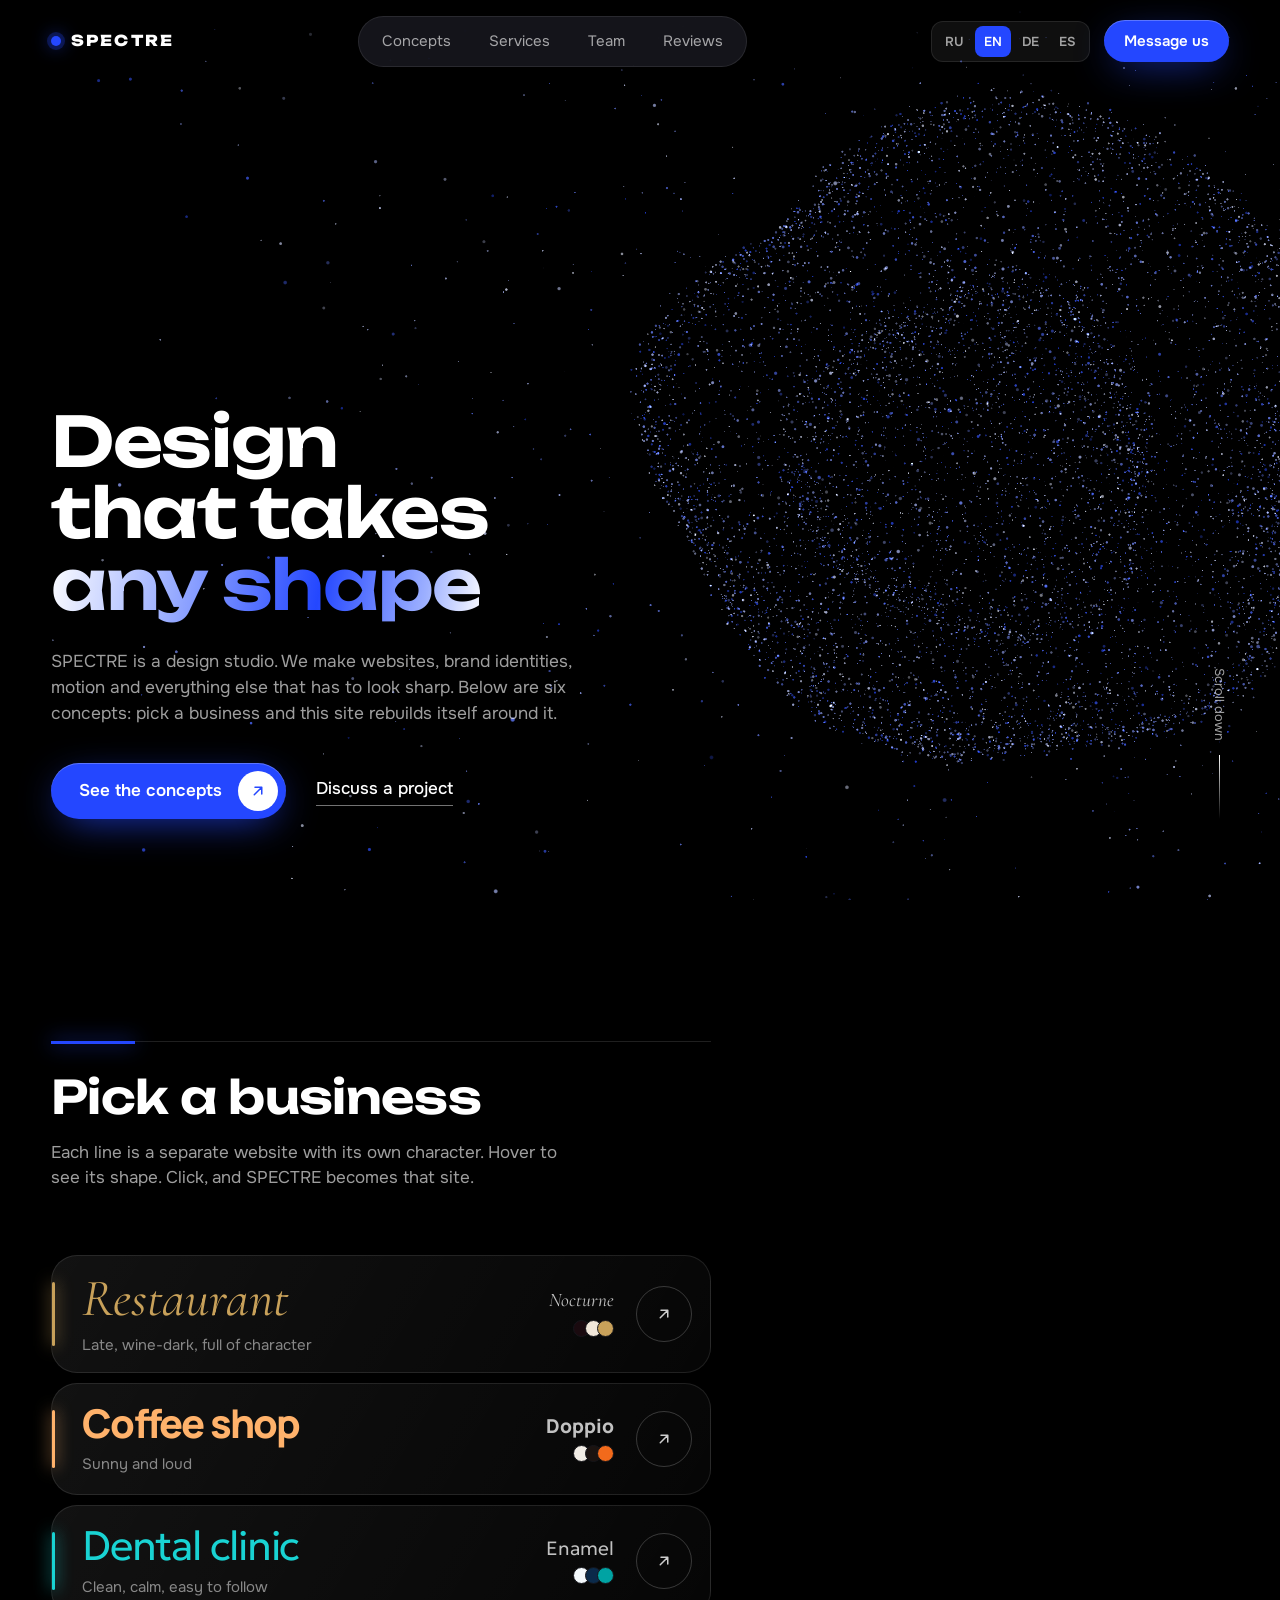
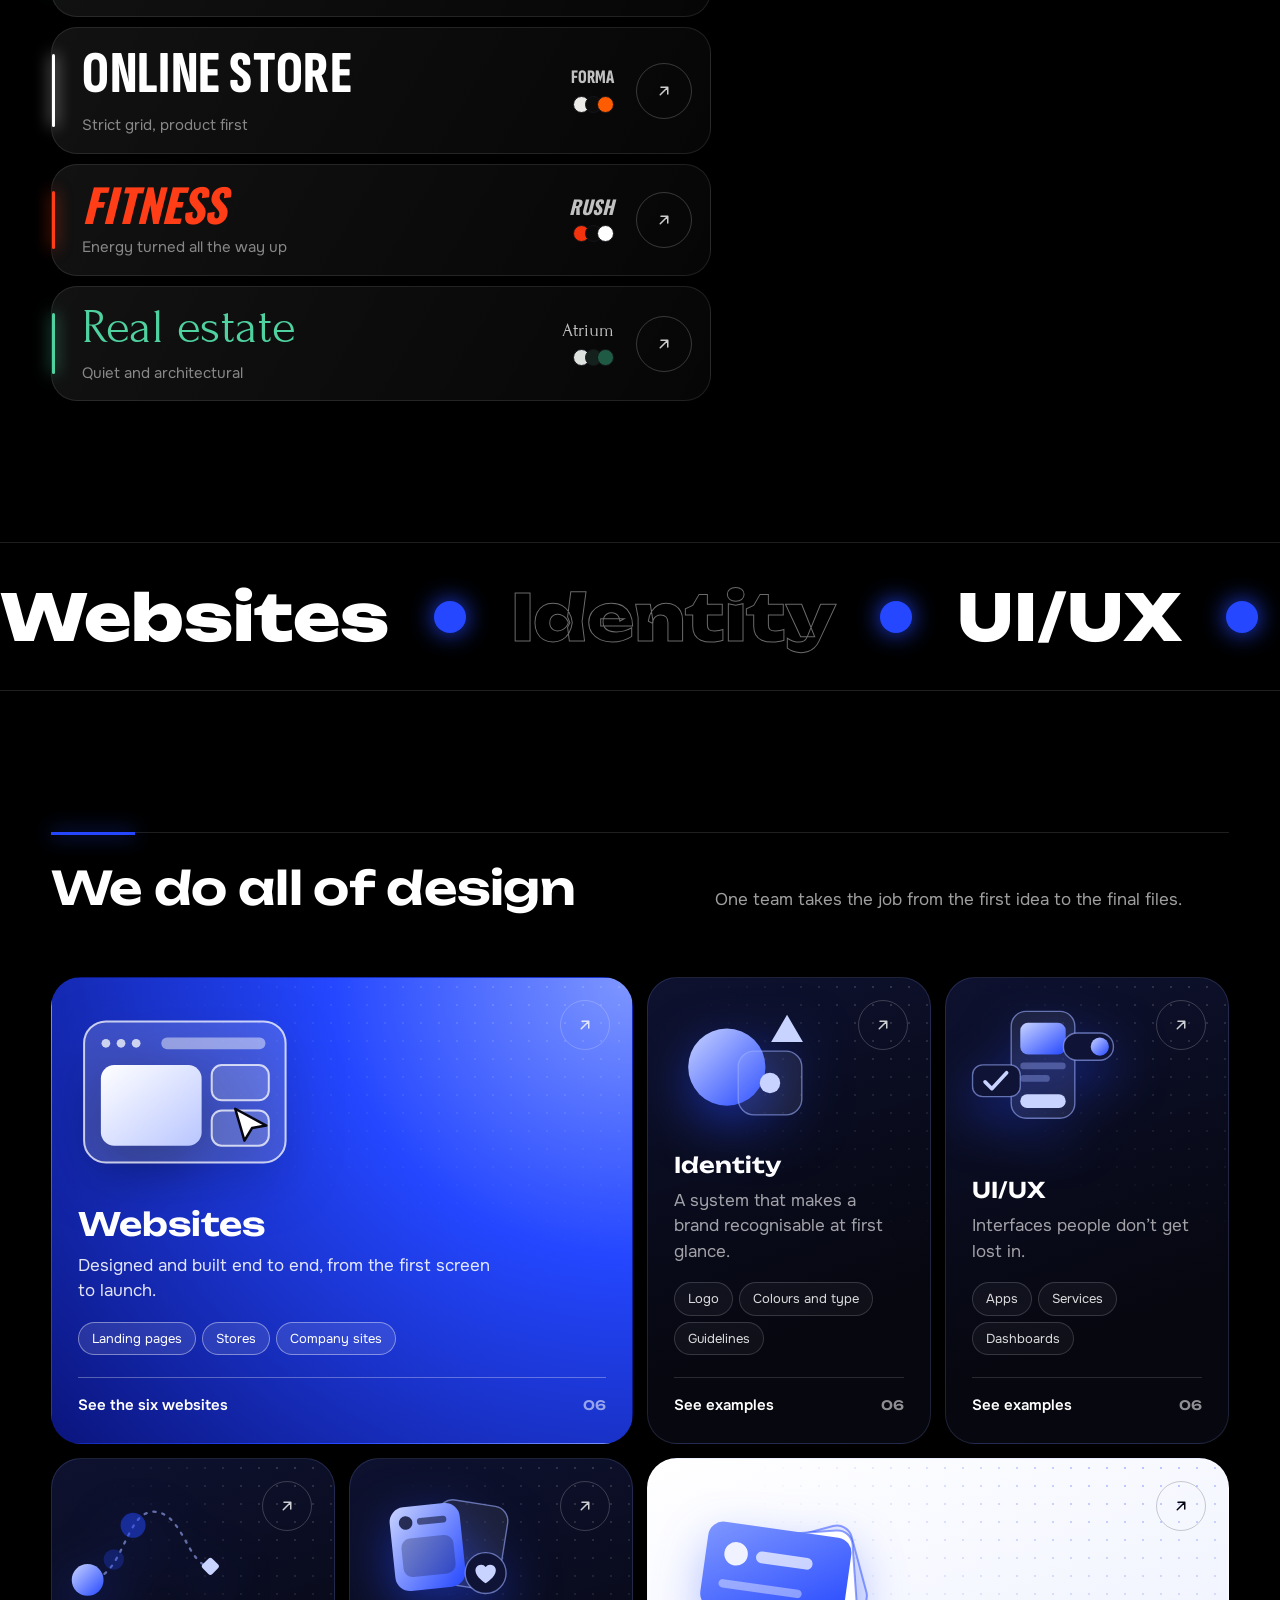
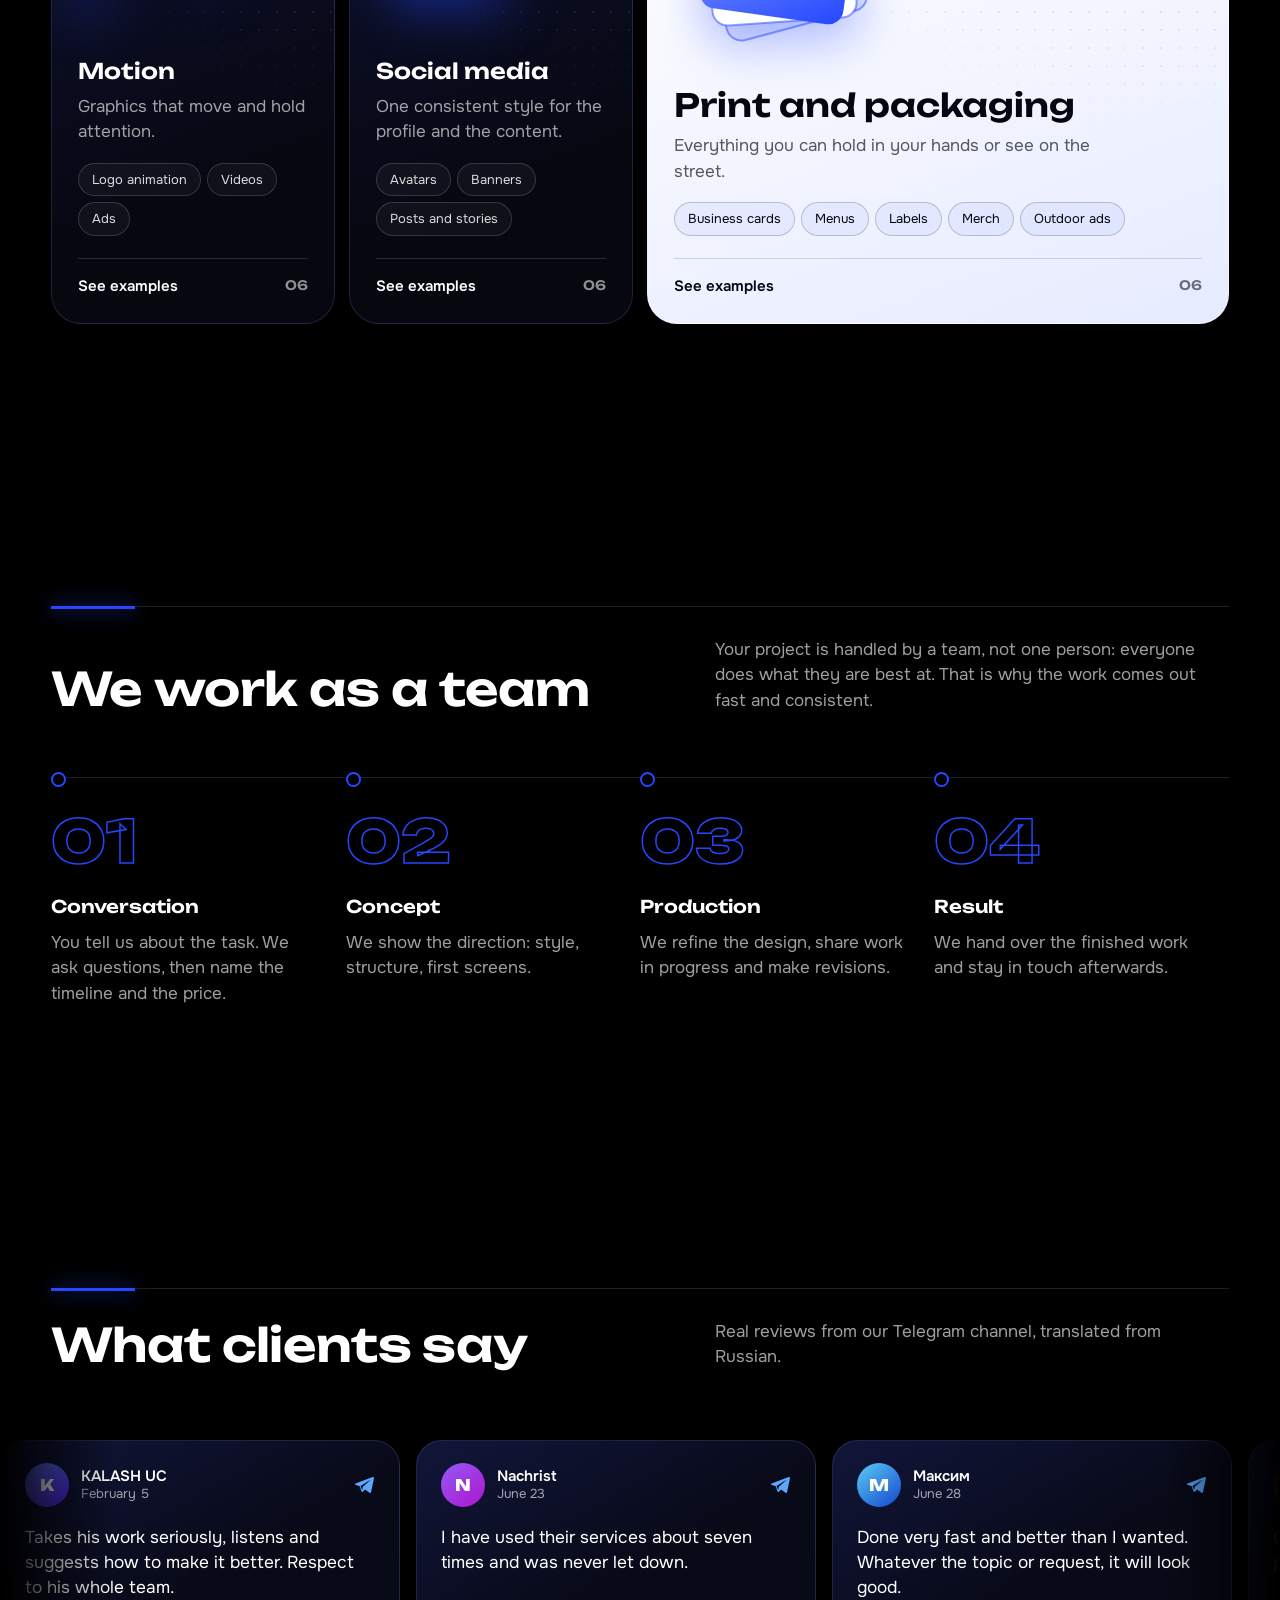
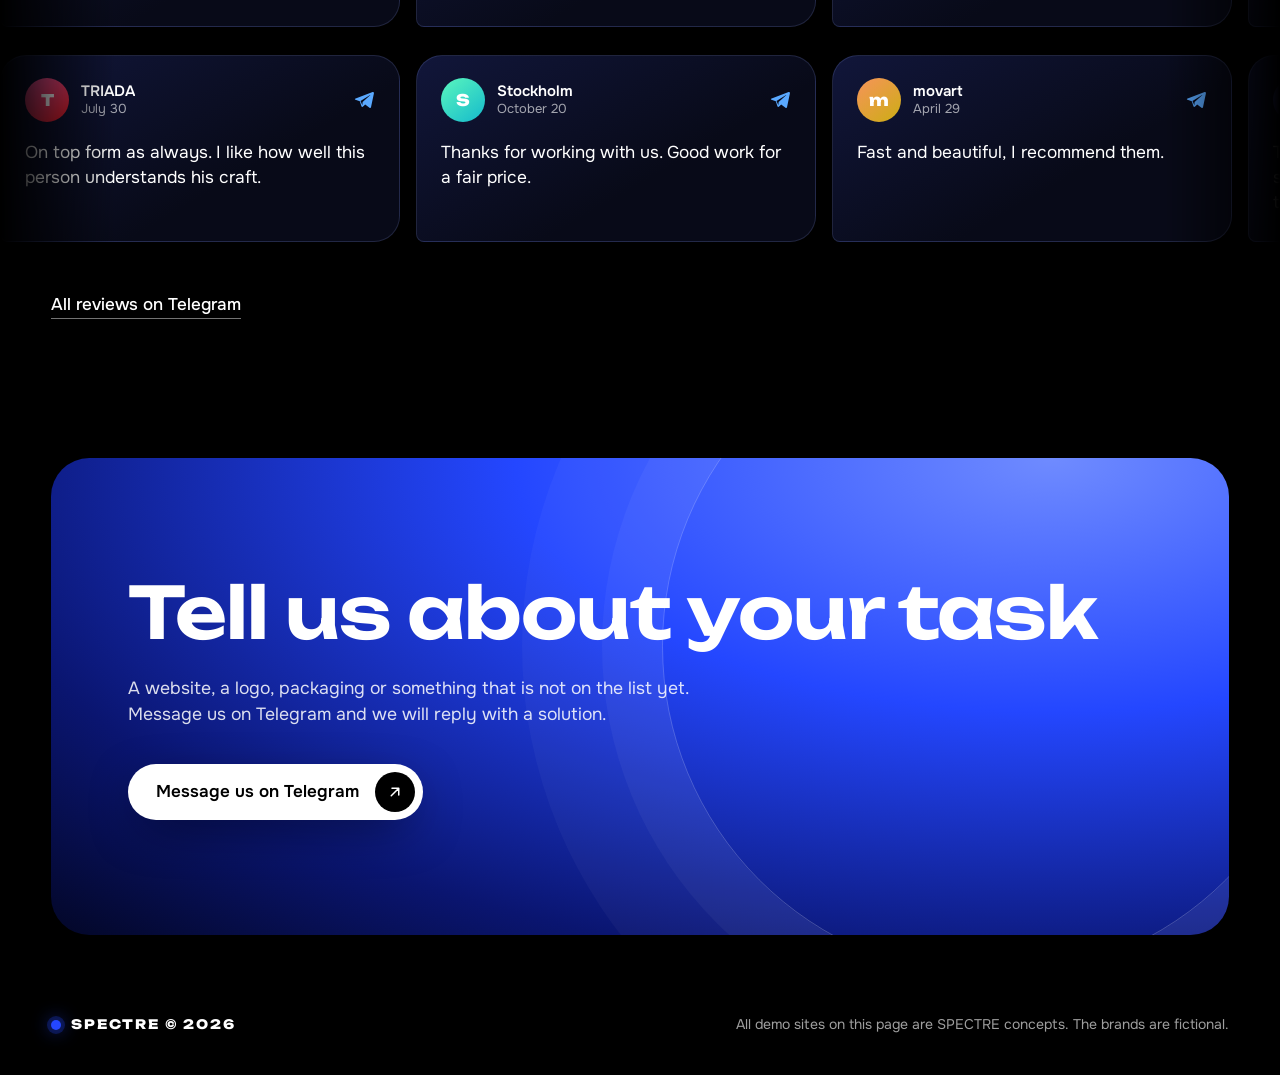
==== index.html @ 67ae776d "Сайт-портфолио дизайн-студии SPECTRE Главная с облаком частиц, шесть демо-сайтов и портфолио по напр" ====
<!doctype html>
<html lang="ru">
<head>
<meta charset="utf-8">
<meta name="viewport" content="width=device-width, initial-scale=1, viewport-fit=cover">
<title>SPECTRE — студия дизайна</title>
<meta name="description" content="SPECTRE — студия дизайна. Сайты, айдентика, моушн и всё, что должно выглядеть сильно. Шесть живых концептов сайтов для разных бизнесов.">
<meta name="theme-color" content="#000000">
<meta property="og:title" content="SPECTRE — студия дизайна">
<meta property="og:description" content="Дизайн, который принимает любую форму.">
<link rel="icon" href="data:image/svg+xml,%3Csvg xmlns='http://www.w3.org/2000/svg' viewBox='0 0 32 32'%3E%3Crect width='32' height='32' fill='%23000'/%3E%3Ccircle cx='16' cy='16' r='8' fill='%232447ff'/%3E%3C/svg%3E">
<link rel="preconnect" href="https://fonts.googleapis.com">
<link rel="preconnect" href="https://fonts.gstatic.com" crossorigin>
<link rel="stylesheet" href="https://fonts.googleapis.com/css2?family=Onest:wght@400;500;600&family=Unbounded:wght@400;600;800&display=swap">
<link rel="stylesheet" href="css/style.css">
<link rel="stylesheet" href="css/demos.css">
<link rel="stylesheet" href="css/works.css">
<link rel="stylesheet" href="css/fx.css">
</head>
<body>
<canvas id="gl" aria-hidden="true"></canvas>
<div id="site"></div>
<div id="demo" hidden></div>
<div id="veil" hidden></div>
<noscript><p style="padding:40px;color:#fff">SPECTRE — студия дизайна. Напишите нам в Telegram: <a href="https://t.me/hovatsavsem" style="color:#9db0ff">@hovatsavsem</a></p></noscript>
<script type="module" src="js/main.js"></script>
</body>
</html>
---- css/style.css ----
:root {
  --blue: #2447ff;
  --ice: #9db0ff;
  --line: rgba(255, 255, 255, .12);
  --mute: rgba(255, 255, 255, .62);
  --pad: clamp(20px, 4vw, 56px);
  --ease: cubic-bezier(.2, .7, .2, 1);
  --fd: 'Unbounded', 'Onest', system-ui, sans-serif;
  --fb: 'Onest', system-ui, -apple-system, 'Segoe UI', sans-serif;
}

* { box-sizing: border-box; margin: 0; }
html { -webkit-text-size-adjust: 100%; scroll-behavior: smooth; scrollbar-width: thin; scrollbar-color: rgba(128, 128, 128, .55) transparent; }
body {
  background: #000; color: #fff;
  font-family: var(--fb); font-size: 17px; line-height: 1.5;
  overflow-x: hidden; -webkit-font-smoothing: antialiased;
  user-select: none; -webkit-user-select: none; -webkit-touch-callout: none;
  -webkit-tap-highlight-color: transparent;
}
a { color: inherit; text-decoration: none; -webkit-user-drag: none; }
ul, ol { list-style: none; padding: 0; }
button { font: inherit; color: inherit; background: none; border: 0; cursor: pointer; }
svg { display: block; }
[hidden] { display: none !important; }
:focus-visible { outline: 2px solid var(--ice); outline-offset: 3px; border-radius: 6px; }

#gl { position: fixed; inset: 0; width: 100%; height: 100%; z-index: 0; pointer-events: none; }
#site, #demo { position: relative; z-index: 1; }
#veil { position: fixed; inset: 0; z-index: 50; will-change: clip-path, opacity; }

/* ---------- курсор ---------- */
.cur { position: fixed; left: 0; top: 0; z-index: 60; pointer-events: none; opacity: 0; mix-blend-mode: difference; transition: opacity .3s; }
.cur.on { opacity: 1; }
.cur span {
  position: absolute; left: -17px; top: -17px; width: 34px; height: 34px; border-radius: 50%;
  border: 1px solid #fff; transition: transform .35s var(--ease), background .3s;
}
.cur.is-link span { transform: scale(1.7); background: rgba(255, 255, 255, .22); }

/* ---------- логотип ---------- */
.logo { display: inline-flex; align-items: center; gap: 10px; font-family: var(--fd); font-weight: 800; letter-spacing: .14em; font-size: 15px; }
.logo::before { content: ''; width: 10px; height: 10px; border-radius: 50%; background: var(--blue); box-shadow: 0 0 0 4px rgba(36, 71, 255, .25), 0 0 18px var(--blue); }

/* ---------- кнопки ---------- */
.btn {
  display: inline-flex; align-items: center; justify-content: space-between; gap: 16px;
  min-height: 56px; padding: 0 8px 0 28px; border-radius: 999px;
  background: var(--blue); color: #fff; font-weight: 600;
  box-shadow: 0 10px 40px -12px rgba(36, 71, 255, .9), inset 0 1px 0 rgba(255, 255, 255, .25);
  transition: background .25s, transform .25s var(--ease), box-shadow .25s;
}
.btn-ico { width: 40px; height: 40px; border-radius: 50%; background: #fff; color: var(--blue); display: grid; place-items: center; flex-shrink: 0; transition: transform .35s var(--ease); }
.btn:hover { background: #3857ff; box-shadow: 0 14px 50px -10px rgba(36, 71, 255, 1), inset 0 1px 0 rgba(255, 255, 255, .3); }
.btn:hover .btn-ico { transform: rotate(45deg); }
.btn:active { transform: scale(.97); }
.btn { transition: background .25s, transform .25s var(--ease), box-shadow .25s, translate .3s var(--ease); }
.btn-sm { min-height: 42px; padding: 0 20px; font-size: 15px; }
.btn-light { background: #fff; color: #000; box-shadow: 0 14px 50px -14px rgba(0, 0, 0, .7); }
.btn-light .btn-ico { background: #000; color: #fff; }
.btn-light:hover { background: #e4e9ff; box-shadow: 0 14px 50px -14px rgba(0, 0, 0, .8); }
.link { position: relative; font-weight: 500; padding-bottom: 4px; }
.link::after { content: ''; position: absolute; left: 0; right: 0; bottom: 0; height: 1px; background: currentColor; opacity: .45; transform-origin: left; transition: transform .4s var(--ease), opacity .3s; }
.link:hover::after { opacity: 1; animation: redraw .6s var(--ease); }
@keyframes redraw { 0% { transform: scaleX(1); transform-origin: right; } 50% { transform: scaleX(0); transform-origin: right; } 51% { transform-origin: left; } 100% { transform: scaleX(1); } }
.actions { display: flex; flex-wrap: wrap; align-items: center; gap: 18px 30px; }

/* ---------- навигация ---------- */
.nav {
  position: fixed; inset: 0 0 auto 0; z-index: 30;
  display: flex; align-items: center; justify-content: space-between; gap: 20px;
  padding: 16px var(--pad);
  background: linear-gradient(#000 0%, rgba(0, 0, 0, .6) 55%, transparent);
}
.nav-links {
  display: flex; gap: 2px; padding: 5px; border-radius: 999px; font-size: 15px;
  background: rgba(255, 255, 255, .06); border: 1px solid rgba(255, 255, 255, .09);
  backdrop-filter: blur(14px); -webkit-backdrop-filter: blur(14px);
}
.nav-links a { padding: 8px 18px; border-radius: 999px; color: var(--mute); transition: color .2s, background .2s; }
.nav-links a:hover { color: #fff; background: rgba(255, 255, 255, .1); }
.nav-side { display: flex; align-items: center; gap: 14px; }
.langs { display: flex; gap: 2px; padding: 4px; border-radius: 12px; font-size: 13px; font-weight: 600; background: rgba(255, 255, 255, .06); border: 1px solid rgba(255, 255, 255, .09); }
.langs button { padding: 6px 9px; border-radius: 8px; color: var(--mute); transition: color .2s, background .2s; }
.langs button:hover { color: #fff; }
.langs button[aria-pressed="true"] { color: #fff; background: var(--blue); }

/* ---------- первый экран ---------- */
.hero {
  position: relative; min-height: 100vh; min-height: 100svh;
  display: flex; flex-direction: column; justify-content: flex-end;
  padding: 120px var(--pad) clamp(48px, 9vh, 96px);
}
.hero > :not(.scroll-cue) { max-width: min(56%, 860px); }
.hero h1 {
  font-family: var(--fd); font-weight: 600;
  font-size: clamp(2.1rem, 5.4vw, 5.4rem); line-height: 1.04; letter-spacing: -.02em;
  text-wrap: balance;
}
.grad {
  background: linear-gradient(100deg, #fff 0%, var(--ice) 28%, var(--blue) 62%, var(--ice) 86%, #fff 100%);
  background-size: 220% 100%; -webkit-background-clip: text; background-clip: text; color: transparent;
  animation: sheen 9s ease-in-out infinite alternate;
  padding-bottom: .12em;
}
@keyframes sheen { to { background-position: 100% 0; } }
.lead { margin: 28px 0 36px; font-size: clamp(1rem, 1.35vw, 1.25rem); color: var(--mute); max-width: 52ch !important; }
.ready .hero h1 { animation: rise .9s var(--ease) both; }
.ready .hero .lead, .ready .hero .actions { animation: rise .9s .15s var(--ease) both; }
@keyframes rise { from { opacity: 0; transform: translateY(28px); } }
.scroll-cue { position: absolute; right: var(--pad); bottom: clamp(48px, 9vh, 96px); display: flex; align-items: center; gap: 14px; font-size: 13px; color: var(--mute); writing-mode: vertical-rl; }
.scroll-cue::after { content: ''; width: 1px; height: 64px; background: linear-gradient(#fff, transparent); animation: cue 2.2s ease-in-out infinite; transform-origin: top; }
@keyframes cue { 0% { transform: scaleY(0); } 50% { transform: scaleY(1); transform-origin: top; } 51% { transform-origin: bottom; } 100% { transform: scaleY(0); transform-origin: bottom; } }
.no-gl .hero { background: radial-gradient(60vw 60vw at 78% 40%, rgba(36, 71, 255, .55), transparent 65%); }

/* ---------- секции ---------- */
main > section:not(.hero) { padding: clamp(72px, 11vw, 160px) var(--pad); }
.sec-head {
  position: relative; display: grid; grid-template-columns: minmax(0, 1.2fr) minmax(0, 1fr); gap: 24px 48px; align-items: end;
  padding-top: 30px; border-top: 1px solid var(--line); margin-bottom: clamp(36px, 5vw, 64px);
}
.sec-head::before { content: ''; position: absolute; left: 0; top: -1px; width: 84px; height: 3px; background: var(--blue); box-shadow: 0 0 20px var(--blue); }
.sec-head h2, .end h2 { font-family: var(--fd); font-weight: 600; font-size: clamp(1.7rem, 3.6vw, 3.4rem); line-height: 1.08; letter-spacing: -.015em; text-wrap: balance; }
.sec-head p { color: var(--mute); max-width: 46ch; }

/* ---------- концепты ---------- */
.concepts .sec-head { display: block; max-width: min(56%, 880px); }
.concepts .sec-head p { margin-top: 18px; }
.c-list { display: grid; gap: 10px; max-width: min(56%, 880px); }
.c-row {
  position: relative; display: grid; grid-template-columns: minmax(0, 1fr) auto auto; align-items: center; gap: 22px;
  min-height: 112px; padding: 16px 18px 16px 30px; border-radius: 26px;
  background: linear-gradient(120deg, rgba(255, 255, 255, .07), rgba(255, 255, 255, .025)); border: 1px solid rgba(255, 255, 255, .1);
  transition: background .45s var(--ease), color .4s, border-color .4s, opacity .3s, box-shadow .45s;
}
.c-row::before { content: ''; position: absolute; left: 0; top: 26px; bottom: 26px; width: 3px; border-radius: 3px; background: var(--c); box-shadow: 0 0 16px var(--c); transition: opacity .3s; }
.c-row::after { content: ''; position: absolute; inset: 0; border-radius: inherit; background: var(--bg); opacity: 0; z-index: -1; clip-path: circle(0% at 0% 50%); transition: clip-path .7s var(--ease), opacity .25s; }
.c-row { isolation: isolate; }
.c-type {
  display: block; color: var(--c);
  font-family: var(--f); font-weight: var(--fw, 600); font-style: var(--fi, normal);
  letter-spacing: var(--ls, 0); text-transform: var(--tt, none);
  font-size: calc(clamp(1.6rem, 3.1vw, 3rem) * var(--k, 1)); line-height: 1.02;
  transition: color .4s, transform .5s var(--ease);
}
.c-style { display: block; padding-top: 9px; font-size: 15px; opacity: .5; transition: opacity .4s, transform .5s var(--ease); }
.c-side { display: flex; flex-direction: column; align-items: flex-end; gap: 9px; }
.c-brand { font-family: var(--f); font-weight: var(--fw, 600); font-style: var(--fi, normal); text-transform: var(--tt, none); font-size: 1.2rem; line-height: 1; color: rgba(255, 255, 255, .75); transition: color .4s; }
.c-sw { display: flex; }
.c-sw i { width: 17px; height: 17px; border-radius: 50%; margin-left: -5px; border: 1.5px solid #15151a; transition: border-color .4s, margin .5s var(--ease); }
.c-sw i:nth-child(1) { background: var(--bg); }
.c-sw i:nth-child(2) { background: var(--ink); }
.c-sw i:nth-child(3) { background: var(--acc); }
.c-go { width: 56px; height: 56px; border-radius: 50%; border: 1px solid rgba(255, 255, 255, .2); display: grid; place-items: center; color: rgba(255, 255, 255, .8); transition: background .4s, color .4s, border-color .4s, transform .5s var(--ease), translate .3s var(--ease), box-shadow .4s; }

.c-row.is-on { color: var(--ink); border-color: transparent; box-shadow: 0 24px 70px -30px var(--c); }
.c-row.is-on::after { opacity: 1; clip-path: circle(150% at 0% 50%); }
.c-row.is-on::before { opacity: 0; }
.c-row.is-on .c-type, .c-row.is-on .c-brand { color: var(--ink); }
.c-row.is-on .c-type, .c-row.is-on .c-style { transform: translateX(8px); }
.c-row.is-on .c-style { opacity: .85; }
.c-row.is-on .c-sw i { border-color: var(--bg); margin-left: 3px; box-shadow: 0 0 0 1px color-mix(in srgb, var(--ink) 30%, transparent); }
.c-row.is-on .c-go { background: var(--acc); color: var(--bg); border-color: transparent; transform: rotate(45deg) scale(1.06); box-shadow: 0 10px 30px -10px rgba(0, 0, 0, .5); }
.c-list:has(.is-on) .c-row:not(.is-on) { opacity: .45; }

/* ---------- бегущая строка ---------- */
.ticker { overflow: hidden; padding: clamp(18px, 3vw, 40px) 0; border-block: 1px solid var(--line); }
.ticker-in { display: flex; align-items: center; width: max-content; animation: tick 38s linear infinite; }
.ticker-in span { font-family: var(--fd); font-weight: 800; font-size: clamp(1.8rem, 5vw, 4.4rem); line-height: 1.1; white-space: nowrap; color: transparent; -webkit-text-stroke: 1px rgba(255, 255, 255, .42); }
.ticker-in span.fill { color: #fff; -webkit-text-stroke: 0; }
.ticker-in b { margin: 0 .7em; width: .5em; height: .5em; font-size: clamp(1.8rem, 5vw, 4.4rem); border-radius: 50%; background: var(--blue); box-shadow: 0 0 24px var(--blue); flex-shrink: 0; }
@keyframes tick { to { transform: translateX(-50%); } }

/* ---------- услуги ---------- */
.s-grid { display: grid; grid-template-columns: repeat(4, minmax(0, 1fr)); gap: 14px; }
.s-card {
  --spot: rgba(36, 71, 255, .4); --i1: #c9d3ff; --i2: #2447ff; --i3: rgba(255, 255, 255, .07); --i4: rgba(157, 176, 255, .6); --i5: #0f1436;
  position: relative; overflow: hidden; isolation: isolate;
  display: flex; flex-direction: column; min-height: 420px; padding: 26px;
  border-radius: 30px; background: linear-gradient(160deg, #0e1230, #06070f 72%); border: 1px solid rgba(157, 176, 255, .16);
  transition: border-color .3s, box-shadow .5s, transform .6s var(--ease);
}
.s-card::before {
  content: ''; position: absolute; inset: 0; z-index: -1; opacity: 0; transition: opacity .35s;
  background: radial-gradient(420px circle at var(--mx, 50%) var(--my, 50%), var(--spot), transparent 65%);
}
.s-card::after {
  content: ''; position: absolute; inset: 0; z-index: -1; pointer-events: none;
  background-image: radial-gradient(rgba(255, 255, 255, .16) 1px, transparent 1.4px); background-size: 18px 18px;
  -webkit-mask-image: radial-gradient(70% 60% at 85% 0%, #000, transparent); mask-image: radial-gradient(70% 60% at 85% 0%, #000, transparent);
}
.s-card:hover { border-color: rgba(157, 176, 255, .55); box-shadow: 0 34px 90px -34px rgba(36, 71, 255, .85); }
.s-card:hover::before { opacity: 1; }
.s-art { width: clamp(150px, 64%, 220px); margin: 4px 0 auto -4px; filter: drop-shadow(0 18px 26px rgba(36, 71, 255, .55)); animation: floaty 6s ease-in-out infinite; animation-delay: calc(var(--i, 0) * -1.1s); }
.s-art svg { width: 100%; height: auto; overflow: visible; }
.s-art .gl { fill: var(--i3); stroke: var(--i4); stroke-width: 1.2; }
.s-art .gl2 { fill: var(--i5); stroke: var(--i4); stroke-width: 1.2; }
.s-art .ln { fill: var(--i4); opacity: .6; }
.s-art .dot { fill: var(--i4); }
.s-art .a1, .s-art .a2, .s-art .a3, .s-art .a4 { transform-box: fill-box; transform-origin: center; transition: transform .7s var(--ease); }
.s-card:hover .a1 { transform: translate(-3px, -4px) scale(1.05); }
.s-card:hover .a2 { transform: translate(7px, 3px) rotate(8deg); }
.s-card:hover .a3 { transform: translate(4px, -7px) rotate(-10deg); }
.s-card:hover .a4 { transform: translate(-16px, -14px); }
@keyframes floaty { 50% { transform: translateY(-8px); } }
.s-go { position: absolute; right: 22px; top: 22px; width: 50px; height: 50px; border-radius: 50%; display: grid; place-items: center; border: 1px solid rgba(255, 255, 255, .2); color: rgba(255, 255, 255, .8); transition: background .35s, color .35s, border-color .35s, transform .5s var(--ease), translate .3s var(--ease); }
.s-card:hover .s-go { background: #fff; color: var(--blue); border-color: transparent; transform: rotate(45deg); }
.s-card h3 { font-family: var(--fd); font-weight: 600; font-size: 1.35rem; line-height: 1.15; margin: 30px 0 10px; }
.s-card p { color: var(--mute); max-width: 38ch; }
.s-tags { display: flex; flex-wrap: wrap; gap: 6px; margin-top: 18px; }
.s-tags li { padding: 6px 13px; border-radius: 999px; font-size: 13px; border: 1px solid rgba(255, 255, 255, .16); color: rgba(255, 255, 255, .85); background: rgba(255, 255, 255, .04); }
.s-more { display: flex; align-items: center; justify-content: space-between; margin-top: 22px; padding-top: 16px; border-top: 1px solid rgba(255, 255, 255, .14); font-weight: 600; font-size: 15px; }
.s-more span { position: relative; }
.s-more span::after { content: ''; position: absolute; left: 0; right: 0; bottom: -3px; height: 1px; background: currentColor; transform: scaleX(0); transform-origin: left; transition: transform .5s var(--ease); }
.s-card:hover .s-more span::after { transform: scaleX(1); }
.s-more em { font-family: var(--fd); font-style: normal; font-size: 13px; opacity: .55; }
.s-wide { grid-column: span 2; }
.s-wide h3 { font-size: clamp(1.6rem, 2.5vw, 2.3rem); }
.s-wide .s-art { width: clamp(170px, 42%, 260px); }
.s-blue { --spot: rgba(255, 255, 255, .28); --i1: #ffffff; --i2: #b9c6ff; --i3: rgba(255, 255, 255, .16); --i4: rgba(255, 255, 255, .75); --i5: #2447ff; background: radial-gradient(130% 150% at 100% 0%, #7f97ff 0%, var(--blue) 40%, #0b1680 100%); border-color: transparent; }
.s-blue p { color: rgba(255, 255, 255, .88); }
.s-blue .s-art { filter: drop-shadow(0 18px 26px rgba(3, 7, 41, .55)); }
.s-blue .s-tags li { border-color: rgba(255, 255, 255, .4); color: #fff; background: rgba(255, 255, 255, .1); }
.s-blue .s-more { border-color: rgba(255, 255, 255, .3); }
.s-white { --spot: rgba(36, 71, 255, .22); --i1: #7f97ff; --i2: #2447ff; --i3: rgba(36, 71, 255, .08); --i4: rgba(36, 71, 255, .5); --i5: #ffffff; background: linear-gradient(160deg, #fff, #e6ebff); color: #05060f; border-color: transparent; }
.s-white::after { background-image: radial-gradient(rgba(36, 71, 255, .3) 1px, transparent 1.4px); }
.s-white p { color: rgba(5, 6, 15, .66); }
.s-white .s-art { filter: drop-shadow(0 18px 24px rgba(36, 71, 255, .35)); }
.s-white .s-tags li { border-color: rgba(5, 6, 15, .2); color: #05060f; background: rgba(36, 71, 255, .05); }
.s-white .s-go { border-color: rgba(5, 6, 15, .2); color: #05060f; }
.s-white:hover .s-go { background: var(--blue); color: #fff; }
.s-white .s-more { border-color: rgba(5, 6, 15, .14); }

/* ---------- команда ---------- */
.steps { display: grid; grid-template-columns: repeat(4, minmax(0, 1fr)); gap: 0; counter-reset: step; }
.steps li { position: relative; counter-increment: step; padding: 34px 28px 0 0; border-top: 1px solid var(--line); }
.steps li::after { content: ''; position: absolute; left: 0; top: -6px; width: 11px; height: 11px; border-radius: 50%; background: #000; border: 2px solid var(--blue); transition: background .3s, box-shadow .3s; }
.steps li:hover::after { background: var(--blue); box-shadow: 0 0 18px var(--blue); }
.steps li::before {
  content: '0' counter(step); display: block; margin-bottom: 22px;
  font-family: var(--fd); font-weight: 800; font-size: clamp(2.6rem, 4.6vw, 4.4rem); line-height: 1;
  color: transparent; -webkit-text-stroke: 1.5px var(--blue); transition: color .35s;
}
.steps li:hover::before { color: var(--blue); }
.steps h3 { font-family: var(--fd); font-weight: 600; font-size: 1.1rem; margin-bottom: 10px; }
.steps p { color: var(--mute); max-width: 30ch; }

/* ---------- отзывы: две ленты едут навстречу друг другу ---------- */
.r-wall { display: grid; gap: 16px; margin: 0 calc(var(--pad) * -1) 44px; }
.r-line { overflow: hidden; -webkit-mask-image: linear-gradient(90deg, transparent, #000 9%, #000 91%, transparent); mask-image: linear-gradient(90deg, transparent, #000 9%, #000 91%, transparent); }
.r-run { display: flex; gap: 16px; width: max-content; padding: 6px 0; animation: tick 64s linear infinite; }
.r-line.rev .r-run { animation-direction: reverse; animation-duration: 72s; }
.r-wall:hover .r-run { animation-play-state: paused; }
.r-card {
  position: relative; flex: 0 0 min(400px, 80vw); margin: 0 16px 0 0;
  display: flex; flex-direction: column; gap: 18px; padding: 22px 24px 26px;
  border-radius: 26px 26px 26px 8px; border: 1px solid rgba(157, 176, 255, .16);
  background: linear-gradient(150deg, #11163a, #080a18 62%);
  transition: border-color .3s, transform .45s var(--ease), box-shadow .45s;
}
.r-run { gap: 0; }
.r-card:hover { border-color: rgba(157, 176, 255, .6); transform: translateY(-5px); box-shadow: 0 24px 60px -28px rgba(36, 71, 255, .9); }
.r-card figcaption { display: flex; align-items: center; gap: 12px; }
.r-card figcaption div { display: flex; flex-direction: column; line-height: 1.25; min-width: 0; }
.r-card figcaption b { font-weight: 600; font-size: 15px; white-space: nowrap; overflow: hidden; text-overflow: ellipsis; }
.r-card figcaption div span { font-size: 13px; color: var(--mute); }
.r-av { width: 44px; height: 44px; flex-shrink: 0; border-radius: 50%; display: grid; place-items: center; font-family: var(--fd); font-weight: 800; font-size: 16px; color: #fff; background: linear-gradient(140deg, hsl(var(--h) 90% 66%), hsl(calc(var(--h) + 28) 82% 44%)); }
.r-tg { width: 22px; height: 22px; margin-left: auto; flex-shrink: 0; color: #5aa9ff; }
.r-card blockquote { font-size: 1.08rem; line-height: 1.45; }

/* ---------- финал ---------- */
main > section.end, .w .end {
  position: relative; overflow: hidden;
  margin: 0 var(--pad) var(--pad); border-radius: clamp(24px, 3vw, 44px);
  padding: clamp(56px, 9vw, 130px) clamp(24px, 6vw, 96px);
  background: radial-gradient(120% 140% at 85% 0%, #6f8bff 0%, var(--blue) 38%, #0a1570 78%, #030729 100%);
}
.end::after { content: ''; position: absolute; right: -8%; top: -30%; width: 56%; aspect-ratio: 1; border-radius: 50%; border: 1px solid rgba(255, 255, 255, .22); box-shadow: 0 0 0 60px rgba(255, 255, 255, .04), 0 0 0 140px rgba(255, 255, 255, .03); pointer-events: none; }
.end > * { position: relative; z-index: 1; }
.end h2 { font-size: clamp(2rem, 5.6vw, 5.2rem); }
.end p { margin: 24px 0 36px; max-width: 48ch; font-size: 1.1rem; color: rgba(255, 255, 255, .85); }

.foot { display: flex; flex-wrap: wrap; justify-content: space-between; align-items: center; gap: 10px 30px; padding: 28px var(--pad) 40px; font-size: 14px; color: var(--mute); }
.foot .logo { color: #fff; font-size: 13px; }

/* ---------- адаптив ---------- */
@media (max-width: 1100px) {
  .nav-links { display: none; }
  .s-grid { grid-template-columns: repeat(2, minmax(0, 1fr)); }
  .steps { grid-template-columns: repeat(2, minmax(0, 1fr)); row-gap: 44px; }
}
@media (max-width: 860px) {
  body { font-size: 16px; }
  .hero > :not(.scroll-cue), .concepts .sec-head, .c-list { max-width: none; }
  .hero h1 { font-size: clamp(1.9rem, 8.4vw, 3.4rem); }
  .hero { padding-bottom: 44px; }
  .scroll-cue { display: none; }
  .nav { padding: 12px var(--pad); }
  .nav .btn { display: none; }
  .sec-head { grid-template-columns: 1fr; }
  .c-row { grid-template-columns: minmax(0, 1fr) auto; min-height: 92px; padding: 14px 14px 14px 22px; border-radius: 20px; gap: 12px; background: linear-gradient(120deg, rgba(22, 22, 28, .72), rgba(8, 8, 12, .72)); }
  .c-side { display: none; }
  .c-go { width: 44px; height: 44px; }
  .c-type { font-size: calc(clamp(1.45rem, 7vw, 2.3rem) * var(--k, 1)); overflow-wrap: anywhere; }
  .s-card { min-height: 360px; }
}
@media (max-width: 560px) {
  .s-grid, .steps { grid-template-columns: 1fr; }
  .s-wide { grid-column: auto; }
  .actions .btn { width: 100%; }
  .langs button { padding: 6px 7px; }
}
@media (prefers-reduced-motion: reduce) {
  html { scroll-behavior: auto; }
  *, *::before, *::after { animation: none !important; transition: none !important; }
}

/* ---------- полоса прогресса ---------- */
.prog { position: fixed; left: 0; right: 0; top: 0; height: 3px; z-index: 45; transform: scaleX(0); transform-origin: left; background: linear-gradient(90deg, var(--blue), var(--ice)); box-shadow: 0 0 14px var(--blue); pointer-events: none; }

/* ---------- появление при прокрутке ---------- */
.rv { transition: opacity .9s var(--ease), transform 1s var(--ease) !important; transition-delay: calc(var(--i, 0) * 80ms) !important; }
.rv:not(.in) { opacity: 0; transform: translateY(54px) scale(.96); }
.wd { display: inline-block; overflow: hidden; vertical-align: top; padding: .04em .14em .16em; margin: -.04em -.14em -.16em; }
.wd > span { display: inline-block; transform: translateY(112%) rotate(4deg); transform-origin: left bottom; transition: transform 1s var(--ease); transition-delay: calc(var(--i, 0) * 70ms); }
.rvw.in .wd > span { transform: none; }
@media (prefers-reduced-motion: reduce) {
  .rv:not(.in) { opacity: 1; transform: none; filter: none; }
  .wd > span { transform: none; }
}
---- css/demos.css ----
/* ---------- общий каркас демо-лендинга ---------- */
.d {
  --b0: var(--bg); --i0: var(--ink);
  --on-acc: var(--bg); --r: 18px; --rb: 999px; --hr: 32px; --dfb: var(--fb); --f3: var(--dfb); --ia: 4 / 5; --cols: 4;
  --pad2: clamp(72px, 10vw, 150px);
  color: var(--ink); font-family: var(--dfb); min-height: 100vh; padding-bottom: 96px; overflow: clip;
}
.d, .d-book, .d-inv {
  --soft: color-mix(in srgb, var(--ink) 68%, transparent);
  --rule: color-mix(in srgb, var(--ink) 16%, transparent);
  --card: color-mix(in srgb, var(--ink) 6%, var(--bg));
}
.d-book, .d-inv { --bg: var(--i0); --ink: var(--b0); background: var(--bg); color: var(--ink); }
.d img { display: block; width: 100%; height: 100%; object-fit: cover; }
.d h1, .d h2:not(.d-end h2), .d-quote, .d-stats dt, .d-ticker span {
  font-family: var(--f); font-weight: var(--fw, 600); font-style: var(--fi, normal);
  text-transform: var(--tt, none); letter-spacing: var(--ls, 0);
}
.d h2:not(.d-end h2) { font-size: calc(clamp(2rem, 4.2vw, 4.2rem) * var(--k, 1) * .9); line-height: 1.02; text-wrap: balance; }
[data-px] { transform: translate3d(0, var(--py, 0px), 0) scale(1.16); will-change: transform; }

/* ---------- шапка ---------- */
.d-nav { position: relative; z-index: 5; display: flex; align-items: center; justify-content: space-between; gap: 20px; padding: 20px var(--pad); }
.d-logo { font-size: calc(1.55rem * var(--k, 1)); }
.d-nav nav { display: flex; gap: 4px; font-size: 15px; }
.d-nav nav a { padding: 9px 16px; border-radius: 999px; transition: background .25s; }
.d-nav nav a:hover { background: color-mix(in srgb, currentColor 14%, transparent); }
.d-nav-r { display: flex; align-items: center; gap: 10px; }
.d-cnt { position: relative; width: 46px; height: 46px; border-radius: 50%; display: grid; place-items: center; border: 1.5px solid color-mix(in srgb, currentColor 32%, transparent); transition: background .25s; }
.d-cnt:hover { background: color-mix(in srgb, currentColor 14%, transparent); }
.d-cnt b { position: absolute; right: -5px; top: -5px; min-width: 21px; height: 21px; padding: 0 5px; border-radius: 11px; display: grid; place-items: center; background: var(--acc); color: var(--on-acc); font-size: 12px; font-weight: 700; transform: scale(0); transition: transform .45s cubic-bezier(.3, 1.7, .5, 1); }
.d-cnt.has b { transform: scale(1); }
.d-cnt.bump { animation: bump .55s var(--ease); }
@keyframes bump { 35% { transform: scale(1.28) rotate(-10deg); } }

/* ---------- кнопки ---------- */
.d-btn {
  position: relative; overflow: hidden; isolation: isolate;
  display: inline-flex; align-items: center; justify-content: center; gap: 12px;
  min-height: 58px; padding: 0 30px; border-radius: var(--rb);
  background: var(--acc); color: var(--on-acc); font-weight: 600; font-family: var(--dfb);
  transition: transform .25s var(--ease), color .35s, box-shadow .3s, translate .3s var(--ease);
}
.d-btn::before { content: ''; position: absolute; inset: 0; z-index: -1; border-radius: inherit; background: var(--btn-h, var(--ink)); transform: translateY(102%); transition: transform .5s var(--ease); }
.d-btn:hover::before { transform: none; }
.d-btn:hover { color: var(--btn-hc, var(--bg)); }
.d-btn svg { transition: transform .45s var(--ease); }
.d-btn:hover svg { transform: rotate(45deg); }
.d-btn:active { transform: scale(.97); }
.d-btn-sm { min-height: 46px; padding: 0 22px; font-size: 15px; }
.d-link { position: relative; font-weight: 600; padding-bottom: 4px; }
.d-link::after { content: ''; position: absolute; left: 0; right: 0; bottom: 0; height: 1.5px; background: currentColor; transform-origin: right; transition: transform .5s var(--ease); }
.d-link:hover::after { transform: scaleX(0); }

/* ---------- первый экран ---------- */
.d-hero { position: relative; overflow: hidden; }
.d-hero-media { overflow: hidden; animation: kb 2.4s var(--ease) both; }
@keyframes kb { from { transform: scale(1.12); opacity: 0; } }
.d-hero-copy { position: relative; z-index: 2; }
.d-eyebrow {
  display: inline-flex; align-items: center; gap: 10px; padding: 8px 16px 8px 13px; margin-bottom: 26px; border-radius: 999px;
  font-size: 14px; font-weight: 500; background: color-mix(in srgb, currentColor 12%, transparent); border: 1px solid color-mix(in srgb, currentColor 24%, transparent);
}
.d-eyebrow i { width: 8px; height: 8px; border-radius: 50%; background: var(--acc); animation: pulse 2s infinite; }
@keyframes pulse { from { box-shadow: 0 0 0 0 var(--acc); } to { box-shadow: 0 0 0 11px transparent; } }
.d-hero h1 { font-size: calc(clamp(2.5rem, 6.2vw, 6.4rem) * var(--k, 1) * .9); line-height: 1; text-wrap: balance; }
.d-sub { margin: 24px 0 34px; font-size: clamp(1rem, 1.3vw, 1.2rem); max-width: 46ch; opacity: .88; }
.d-actions { display: flex; flex-wrap: wrap; align-items: center; gap: 18px 28px; }
.d-hero-copy > :not(h1) { animation: rise .9s .4s var(--ease) both; }
.d-hero-copy > .d-eyebrow { animation-delay: .15s; }
.d-float {
  position: absolute; z-index: 3; display: flex; align-items: center; gap: 14px; padding: 10px 14px 10px 10px;
  border-radius: calc(var(--r) + 10px); animation: rise .9s .8s var(--ease) both, bob 5s 1.8s ease-in-out infinite;
}
.d-float img { width: 64px; height: 64px; border-radius: var(--r); }
.d-float b { display: block; font-weight: 600; font-size: 15px; line-height: 1.2; max-width: 16ch; }
.d-float em { font-style: normal; font-size: 14px; opacity: .8; }
.d-float i { width: 38px; height: 38px; margin-left: 6px; border-radius: 50%; display: grid; place-items: center; background: var(--acc); color: var(--on-acc); transition: transform .4s var(--ease); }
.d-float:hover i { transform: rotate(90deg) scale(1.1); }
@keyframes bob { 50% { translate: 0 -9px; } }

.d-h-full .d-nav { position: absolute; inset: 0 0 auto 0; color: #fff; }
.d-h-full .d-hero { min-height: 100vh; min-height: 100svh; display: flex; align-items: flex-end; padding: 150px var(--pad) clamp(110px, 15vh, 160px); color: #fff; }
.d-h-full .d-hero-media { position: absolute; inset: 0; }
.d-h-full .d-hero-media::after { content: ''; position: absolute; inset: 0; background: linear-gradient(180deg, rgba(0, 0, 0, .6) 0%, rgba(0, 0, 0, .12) 28%, rgba(0, 0, 0, .25) 55%, rgba(0, 0, 0, .84) 100%); }
.d-h-full .d-hero-copy { max-width: min(100%, 900px); }
.d-h-full .d-eyebrow { backdrop-filter: blur(10px); -webkit-backdrop-filter: blur(10px); }
.d-h-full .d-float { right: var(--pad); bottom: clamp(110px, 15vh, 160px); color: #fff; background: rgba(255, 255, 255, .14); border: 1px solid rgba(255, 255, 255, .3); backdrop-filter: blur(18px); -webkit-backdrop-filter: blur(18px); }

.d-h-split .d-hero { display: grid; grid-template-columns: minmax(0, 1.05fr) minmax(0, .95fr); align-items: center; gap: clamp(24px, 4vw, 70px); min-height: calc(100vh - 86px); min-height: calc(100svh - 86px); padding: 10px var(--pad) clamp(100px, 13vh, 140px); }
.d-h-split .d-hero-copy { order: 0; }
.d-h-split .d-hero-media { order: 1; height: min(76vh, 760px); border-radius: var(--hr); }
.d-h-split .d-hero h1 { font-size: calc(clamp(2.3rem, 4.7vw, 5rem) * var(--k, 1) * .9); }
.d-h-split .d-float { left: calc(52% - 70px); bottom: clamp(130px, 19vh, 200px); background: var(--bg); color: var(--ink); border: 1px solid var(--rule); box-shadow: 0 26px 50px -22px rgba(0, 0, 0, .45); }

/* ---------- бегущая строка ---------- */
.d-ticker { overflow: hidden; padding: 18px 0; border-block: 1px solid var(--rule); }
.d-ticker div { display: flex; width: max-content; animation: tick 34s linear infinite; }
.d-ticker span { display: inline-flex; align-items: center; gap: 1.6em; padding-left: 1.6em; white-space: nowrap; font-size: calc(1.5rem * var(--k, 1)); line-height: 1.1; }
.d-ticker span::after { content: ''; width: .38em; height: .38em; border-radius: 50%; background: var(--acc); }

/* ---------- о нас ---------- */
.d-about { display: grid; grid-template-columns: minmax(0, 1fr) minmax(0, 1fr); gap: clamp(28px, 5vw, 90px); align-items: center; padding: var(--pad2) var(--pad); }
.d-about-media { aspect-ratio: 4 / 5; max-height: 82vh; width: 100%; border-radius: var(--hr); overflow: hidden; }
.d-about-copy p { margin-top: 24px; font-size: 1.1rem; color: var(--soft); max-width: 48ch; }
.d-stats { display: grid; grid-template-columns: repeat(3, minmax(0, 1fr)); gap: 18px; margin: 44px 0 0; padding-top: 28px; border-top: 1px solid var(--rule); }
.d-stats dt { font-size: calc(clamp(1.9rem, 3.4vw, 3.3rem) * var(--k, 1) * .9); line-height: 1; color: var(--acc2, var(--acc)); font-variant-numeric: tabular-nums; }
.d-stats dd { margin: 10px 0 0; font-size: 14px; line-height: 1.35; color: var(--soft); }

/* ---------- каталог ---------- */
.d-list { padding: var(--pad2) var(--pad); }
.d-head { display: flex; align-items: flex-end; justify-content: space-between; gap: 24px; margin-bottom: clamp(28px, 4vw, 56px); }
.d-items { display: grid; grid-template-columns: repeat(var(--cols), minmax(0, 1fr)); gap: clamp(14px, 1.6vw, 24px); }
.d-item { display: flex; flex-direction: column; overflow: hidden; border-radius: var(--r); background: var(--card); transition: transform .5s var(--ease), box-shadow .5s; }
.d-item:hover { transform: translateY(-6px); }
.d-item-media { position: relative; aspect-ratio: var(--ia); overflow: hidden; }
.d-item-media img { transition: transform 1.1s var(--ease), filter .6s; }
.d-item:hover .d-item-media img { transform: scale(1.08); }
.d-tag { position: absolute; left: 12px; top: 12px; padding: 6px 13px; border-radius: 999px; background: var(--bg); color: var(--ink); font-weight: 700; font-size: 13px; }
.d-item-body { flex: 1; padding: 18px 18px 0; }
.d-item h3 { font-family: var(--f3); font-weight: 600; font-size: 1.15rem; line-height: 1.2; margin-bottom: 6px; }
.d-item p { font-size: 15px; color: var(--soft); }
.d-item-foot { display: flex; align-items: center; justify-content: space-between; gap: 10px; padding: 16px 18px 18px; }
.d-price { font-weight: 700; font-size: 1.1rem; white-space: nowrap; }
.d-add { display: inline-flex; align-items: center; gap: 9px; height: 44px; padding: 0 7px 0 16px; border-radius: var(--rb); border: 1.5px solid var(--ink); font-weight: 600; font-size: 14px; white-space: nowrap; transition: background .3s, color .3s, transform .25s var(--ease); }
.d-add i { position: relative; width: 28px; height: 28px; border-radius: 50%; background: var(--ink); color: var(--bg); transition: transform .55s var(--ease), background .3s, color .3s; }
.d-add i svg { position: absolute; inset: 4px; width: 20px; height: 20px; transition: opacity .25s, transform .45s var(--ease); }
.d-add i svg:last-child { opacity: 0; transform: scale(.4); }
.d-add-b { display: none; }
.d-add:hover, .d .is-on .d-add { background: var(--ink); color: var(--bg); }
.d-add:hover i, .d .is-on .d-add i { background: var(--acc); color: var(--on-acc); }
.d-add:active { transform: scale(.95); }
.d .is-on .d-add-a { display: none; }
.d .is-on .d-add-b { display: inline; }
.d .is-on .d-add i { transform: rotate(360deg); }
.d .is-on .d-add i svg:first-child { opacity: 0; transform: scale(.4); }
.d .is-on .d-add i svg:last-child { opacity: 1; transform: none; }

/* ---------- галерея ---------- */
.d-gallery { padding: 0 var(--pad) var(--pad2); }
.d-quote { max-width: 20ch; margin-bottom: clamp(32px, 5vw, 72px); font-size: calc(clamp(2rem, 5vw, 5rem) * var(--k, 1) * .9); line-height: 1.04; text-wrap: balance; }
.d-mosaic { display: grid; grid-template-columns: 1.4fr 1fr; grid-template-rows: 1fr 1fr; gap: clamp(12px, 1.4vw, 20px); height: min(92vh, 860px); }
.d-mosaic figure { margin: 0; overflow: hidden; border-radius: var(--r); }
.d-mosaic .g1 { grid-row: 1 / 3; }
.d-mosaic figure img { transition: scale 1.6s var(--ease), transform 1.2s var(--ease); }
.d-mosaic figure:not(.g1):hover img { transform: scale(1.06); }

/* ---------- бронь / заказ ---------- */
.d-book { display: grid; grid-template-columns: minmax(0, 1fr) minmax(0, 1fr); gap: clamp(28px, 5vw, 90px); align-items: start; padding: var(--pad2) var(--pad); }
.d-book-copy p { margin-top: 24px; font-size: 1.1rem; color: var(--soft); max-width: 44ch; }
.d-form { display: grid; gap: 14px; padding: clamp(20px, 2.4vw, 34px); border-radius: calc(var(--r) + 8px); background: var(--card); border: 1px solid var(--rule); }
.d-row { display: flex; align-items: center; gap: 14px; }
.d-row-ico { width: 46px; height: 46px; flex-shrink: 0; border-radius: 50%; display: grid; place-items: center; background: color-mix(in srgb, var(--ink) 10%, transparent); }
.d-chips { display: flex; flex-wrap: wrap; gap: 8px; }
.d-chip { min-width: 54px; height: 46px; padding: 0 16px; border-radius: var(--rb); border: 1.5px solid var(--rule); font-weight: 600; font-family: var(--dfb); transition: background .25s, color .25s, border-color .25s, transform .25s var(--ease); }
.d-chip:hover { border-color: var(--ink); }
.d-chip[aria-pressed="true"] { background: var(--ink); color: var(--bg); border-color: var(--ink); }
.d-chip:active { transform: scale(.93); }
.d-submit { width: 100%; margin-top: 8px; }
.d-submit svg:last-child { display: none; }
.d-submit.ok { background: #1f9d55; color: #fff; pointer-events: none; }
.d-submit.ok svg { display: none; }
.d-submit.ok svg:last-child { display: block; animation: bump .5s var(--ease); }
.d-form-note { font-size: 13px; text-align: center; color: var(--soft); }

/* ---------- подвал ---------- */
.d-foot { display: grid; grid-template-columns: 1fr auto; align-items: end; gap: 22px 40px; padding: clamp(40px, 6vw, 80px) var(--pad) clamp(28px, 4vw, 48px); }
.d-foot-logo { grid-column: 1 / -1; font-size: calc(clamp(2.6rem, 9vw, 9rem) * var(--k, 1) * .8); }
.d-foot nav { display: flex; flex-wrap: wrap; gap: 8px 24px; font-weight: 500; }
.d-foot nav a:hover { color: var(--acc2, var(--acc)); }
.d-foot p { font-size: 14px; color: var(--soft); }

.d-end { margin: 0 var(--pad); padding: clamp(40px, 6vw, 88px); border-radius: clamp(22px, 3vw, 40px); background: #000; color: #fff; font-family: var(--fb); }
.d-end .logo { color: var(--ice); }
.d-end h2 { font-family: var(--fd); font-weight: 600; font-size: clamp(1.6rem, 3.6vw, 3.2rem); line-height: 1.1; margin: 22px 0 18px; max-width: 20ch; text-wrap: balance; }
.d-end p { color: var(--mute); max-width: 50ch; margin-bottom: 32px; }

.d-toast { position: fixed; left: 50%; bottom: 84px; z-index: 41; max-width: calc(100vw - 32px); padding: 13px 22px; border-radius: 999px; background: #0b0b0d; color: #fff; font-family: var(--fb); font-size: 14px; text-align: center; box-shadow: 0 16px 40px rgba(0, 0, 0, .45); opacity: 0; pointer-events: none; transform: translate(-50%, 24px); transition: opacity .35s, transform .5s var(--ease); }
.d-toast.on { opacity: 1; transform: translate(-50%, 0); }

/* ---------- проявление фото ---------- */
.rvi { clip-path: inset(0 0 100% 0); transition: clip-path 1.25s var(--ease); transition-delay: calc(var(--i, 0) * 110ms); }
.rvi img { scale: 1.3; transition: scale 1.7s var(--ease); }
.rvi.in { clip-path: inset(0 0 0 0); }
.rvi.in img { scale: 1; }

/* ---------- док SPECTRE ---------- */
.dock {
  position: fixed; left: 50%; bottom: max(14px, env(safe-area-inset-bottom)); transform: translateX(-50%); z-index: 40;
  display: flex; align-items: center; gap: 6px; padding: 6px; border-radius: 999px;
  background: rgba(0, 0, 0, .88); color: #fff; font-family: var(--fb); font-size: 14px;
  box-shadow: 0 10px 40px rgba(0, 0, 0, .35); backdrop-filter: blur(10px); white-space: nowrap;
}
.dock-home { font-family: var(--fd); font-weight: 800; letter-spacing: .12em; font-size: 12px; padding: 0 16px; height: 44px; display: flex; align-items: center; border-radius: 999px; }
.dock-home:hover { background: rgba(255, 255, 255, .12); }
.dock-sw { display: flex; align-items: center; gap: 2px; padding: 0 4px; border-left: 1px solid rgba(255, 255, 255, .18); border-right: 1px solid rgba(255, 255, 255, .18); }
.dock-sw a { width: 44px; height: 44px; display: grid; place-items: center; font-size: 22px; border-radius: 50%; }
.dock-sw a:hover { background: rgba(255, 255, 255, .12); }
.dock-sw span { min-width: 9em; text-align: center; color: rgba(255, 255, 255, .8); }
.dock-cta { height: 44px; padding: 0 20px; display: flex; align-items: center; border-radius: 999px; background: var(--blue); font-weight: 600; }
.dock-cta:hover { background: #3d5cff; }

/* ---------- Nocturne: ресторан ---------- */
.d-restaurant { --r: 3px; --rb: 3px; --hr: 3px; --dfb: 'Jost', var(--fb); --f3: var(--f); --on-acc: #1a0a0f; --ia: 3 / 4; }
.d-restaurant .d-item { background: transparent; border: 1px solid color-mix(in srgb, var(--acc) 34%, transparent); }
.d-restaurant .d-item h3 { font-weight: 600; font-size: 1.5rem; }
.d-restaurant .d-price, .d-restaurant .d-ticker span { color: var(--acc); }
.d-restaurant .d-price { font-family: var(--f); font-size: 1.5rem; font-weight: 600; }
.d-restaurant .d-quote { color: var(--acc); }
.d-restaurant .d-add { border-color: var(--acc); }
.d-restaurant .d-book { --on-acc: #f1e7da; --acc: #7a1d2f; }

/* ---------- Doppio: кофейня ---------- */

/* ---------- Enamel: стоматология ---------- */
.d-dental { --r: 26px; --hr: 999px 999px 32px 32px; --dfb: 'Geologica', var(--fb); --on-acc: #fff; --card: #fff; --ia: 1 / 1; }
.d-dental .d-hero h1, .d-dental h2:not(.d-end h2), .d-dental .d-quote { letter-spacing: -.035em; }
.d-dental .d-item { box-shadow: 0 1px 0 rgba(11, 42, 74, .05), 0 24px 50px -30px rgba(11, 42, 74, .4); }
.d-dental .d-item:hover { box-shadow: 0 1px 0 rgba(11, 42, 74, .05), 0 34px 60px -28px rgba(0, 163, 163, .55); }
.d-dental .d-item-media { margin: 10px 10px 0; border-radius: 18px; }
.d-dental .d-tag { background: var(--acc); color: #fff; }
.d-dental .d-price { color: var(--acc); }
.d-dental .d-about-media { border-radius: 32px 32px 999px 999px; }
.d-dental .d-ticker span { font-weight: 300; }
.d-dental .d-quote { max-width: 24ch; }

/* ---------- FORMA: магазин ---------- */
.d-shop { --r: 0px; --rb: 0px; --hr: 0px; --f3: var(--f); --on-acc: #fff; --ia: 3 / 4; --btn-h: #ff5b00; --btn-hc: #fff; }
.d-shop .d-btn { background: var(--ink); color: var(--bg); }
.d-shop .d-nav { border-bottom: 1px solid var(--ink); }
.d-shop .d-hero h1 { line-height: .9; }
.d-shop .d-h-split .d-hero h1, .d-shop.d-h-split .d-hero h1 { font-size: calc(clamp(2.8rem, 6vw, 6.6rem) * var(--k, 1) * .9); }
.d-shop .d-item { background: transparent; }
.d-shop .d-item:hover { transform: none; }
.d-shop .d-item-body { padding: 14px 0 0; }
.d-shop .d-item-foot { padding: 12px 0 0; }
.d-shop .d-item h3 { font-weight: 800; font-size: 1.7rem; line-height: 1; text-transform: uppercase; margin-bottom: 4px; }
.d-shop .d-quote { color: #ff5b00; }
.d-shop .d-ticker { background: var(--ink); color: var(--bg); }
.d-shop .d-eyebrow { border-radius: 0; }
.d-shop .d-cnt b { border-radius: 0; }

/* ---------- RUSH: фитнес ---------- */
.d-fitness { --r: 0px; --rb: 0px; --hr: 0px; --on-acc: #0a0a0a; --card: #0a0a0a; --f3: var(--f); --ia: 4 / 5; --btn-h: #0a0a0a; --btn-hc: #fff; }
.d-fitness .d-hero h1, .d-fitness h2:not(.d-end h2), .d-fitness .d-quote { line-height: .96; }
.d-fitness .d-item-media img, .d-fitness .d-about-media img, .d-fitness .d-mosaic img { filter: grayscale(1) contrast(1.15); }
.d-fitness .d-item:hover .d-item-media img, .d-fitness .d-mosaic figure:hover img { filter: none; }
.d-fitness .d-hero-media::after { background: linear-gradient(180deg, rgba(0, 0, 0, .6) 0%, rgba(0, 0, 0, .15) 30%, rgba(0, 0, 0, .35) 60%, rgba(242, 51, 13, .7) 88%, #f2330d 100%); }
.d-fitness .d-hero .d-btn:hover { color: #f2330d; }
.d-fitness .d-item { --ink: #fff; --bg: #0a0a0a; --acc: #f2330d; --on-acc: #fff; --soft: rgba(255, 255, 255, .7); color: #fff; }
.d-fitness .d-item h3 { font-weight: 700; font-style: italic; text-transform: uppercase; font-size: 1.9rem; line-height: 1; }
.d-fitness .d-tag { left: 0; top: 0; padding: 8px 14px; border-radius: 0; background: #f2330d; color: #fff; font-family: var(--f); font-style: italic; font-size: 1.5rem; line-height: 1; }
.d-fitness .d-about { background: #0a0a0a; color: #fff; --soft: rgba(255, 255, 255, .72); --rule: rgba(255, 255, 255, .2); --acc2: #f2330d; }
.d-fitness .d-ticker { background: #0a0a0a; color: #fff; border: 0; }
.d-fitness .d-ticker span::after { background: #f2330d; }
.d-fitness .d-book { --ink: #fff; --acc: #f2330d; --on-acc: #fff; --btn-h: #fff; --btn-hc: #0a0a0a; }
.d-fitness .d-foot-logo { font-style: italic; }

/* ---------- Atrium: недвижимость ---------- */
.d-realty { --r: 8px; --rb: 8px; --hr: 8px; --dfb: 'Jost', var(--fb); --f3: var(--f); --on-acc: #eef3ef; --card: #eef1ef; --cols: 2; --ia: 16 / 10; }
.d-realty .d-item h3 { font-weight: 400; font-size: 1.8rem; line-height: 1.05; }
.d-realty .d-item-body { padding: 22px 24px 0; }
.d-realty .d-item-foot { padding: 18px 24px 24px; }
.d-realty .d-price { font-family: var(--f); font-size: 1.6rem; font-weight: 400; color: var(--acc); }
.d-realty .d-tag { left: 16px; top: 16px; border-radius: 6px; font-size: 14px; }
.d-realty .d-ticker { background: var(--acc); color: #e9efe9; border: 0; }
.d-realty .d-ticker span::after { background: #e9efe9; }
.d-realty .d-book { --acc: #4fd1a0; --on-acc: #14201b; }

/* ---------- карусель с глубиной: образы магазина, тарелки ресторана ---------- */
.lkc { display: grid; grid-template-columns: minmax(0, 1.5fr) minmax(0, 1fr); gap: clamp(24px, 4vw, 70px); align-items: center; }
.lkc-stage { position: relative; height: min(72vh, 660px); touch-action: pan-y; cursor: grab; }
.lkc-stage:active { cursor: grabbing; }
.lkc-it {
  --o: 0; --a: 0;
  position: absolute; left: 50%; top: 50%; width: min(46%, 400px); aspect-ratio: var(--ia); padding: 0; overflow: hidden; border-radius: var(--r);
  transform: translate(-50%, -50%) translateX(calc(var(--o) * 70%)) scale(calc(1 - var(--a) * .2)) rotate(calc(var(--o) * var(--rot, 0deg)));
  filter: blur(calc(var(--a) * 5px)) saturate(calc(1 - var(--a) * .4)); opacity: calc(1 - var(--a) * .3); z-index: calc(10 - var(--a));
  box-shadow: 0 50px 80px -44px rgba(0, 0, 0, .65);
  transition: transform .95s var(--ease), filter .7s, opacity .7s;
}
.lkc-it.far { opacity: 0; pointer-events: none; }
.lkc-it.jump { transition: none; }
.lkc-it img { transition: transform 1.2s var(--ease); pointer-events: none; }
.lkc-it.on img { transform: scale(1.04); }
.lkc-side { display: grid; gap: 28px; }
.lkc-info { display: none; }
.lkc-info.on { display: block; animation: rise .7s var(--ease) both; }
.lkc-num { display: block; margin-bottom: 14px; font-size: 14px; font-weight: 600; color: var(--acc2, var(--acc)); font-variant-numeric: tabular-nums; }
.lkc-info h3 { font-family: var(--f); font-weight: var(--fw, 600); font-style: var(--fi, normal); text-transform: var(--tt, none); font-size: calc(clamp(1.9rem, 3.4vw, 3.2rem) * var(--k, 1) * .9); line-height: 1; margin-bottom: 14px; }
.lkc-info p { font-size: 1.1rem; color: var(--soft); max-width: 34ch; }
.lkc-info .d-item-foot { padding: 26px 0 0; justify-content: flex-start; gap: 22px; }
.lkc-info .d-price { font-size: 1.6rem; }
.lkc-nav { display: flex; align-items: center; gap: 10px; }
.lkc-nav button { width: 54px; height: 54px; border-radius: 50%; display: grid; place-items: center; border: 1.5px solid var(--rule); transition: background .3s, color .3s, border-color .3s, transform .25s var(--ease); }
.lkc-nav button:hover { background: var(--ink); color: var(--bg); border-color: var(--ink); }
.lkc-nav button:active { transform: scale(.92); }
.lkc-prog { flex: 1; height: 2px; margin-left: 12px; background: var(--rule); }
.lkc-prog i { display: block; height: 100%; background: var(--ink); transform-origin: left; transform: scaleX(.25); transition: transform .8s var(--ease); }
.d-restaurant .lkc-info .d-price { color: var(--acc); }

/* ---------- стоматология: «до и после» ---------- */
@property --x { syntax: '<percentage>'; inherits: true; initial-value: 50%; }
.d-ba-sec { display: grid; grid-template-columns: minmax(0, 1fr) minmax(0, 1.1fr); gap: clamp(28px, 5vw, 90px); align-items: center; padding: 0 var(--pad) var(--pad2); }
.d-ba-copy p { margin-top: 22px; font-size: 1.1rem; color: var(--soft); max-width: 40ch; }
.d-ba-hint { display: inline-flex; align-items: center; gap: 10px; margin-top: 28px; padding: 10px 18px 10px 12px; border-radius: 999px; background: #fff; font-weight: 600; font-size: 14px; box-shadow: 0 14px 30px -18px rgba(11, 42, 74, .5); }
.d-ba { --x: 50%; position: relative; aspect-ratio: 4 / 3; overflow: hidden; border-radius: 32px; touch-action: pan-y; cursor: ew-resize; animation: ba-sweep 5s ease-in-out infinite; box-shadow: 0 40px 70px -40px rgba(11, 42, 74, .55); }
.d-ba.drag { animation: none; }
@keyframes ba-sweep { 0%, 100% { --x: 32%; } 50% { --x: 68%; } }
.d-ba-b { position: absolute; inset: 0; clip-path: inset(0 calc(100% - var(--x)) 0 0); }
.d-ba-b img { filter: sepia(.75) saturate(1.7) brightness(.86) contrast(.95); }
.d-ba-h { position: absolute; top: 0; bottom: 0; left: var(--x); width: 3px; margin-left: -1.5px; background: #fff; box-shadow: 0 0 20px rgba(0, 0, 0, .4); }
.d-ba-h svg { position: absolute; left: 50%; top: 50%; width: 46px; height: 46px; padding: 12px; margin: -23px; border-radius: 50%; background: #fff; color: var(--acc); box-shadow: 0 8px 24px rgba(0, 0, 0, .3); }

/* ---------- кофейня: вращающаяся печать ---------- */
.d-seal { position: absolute; z-index: 3; right: calc(var(--pad) - 26px); top: 4%; width: clamp(110px, 12vw, 170px); aspect-ratio: 1; filter: drop-shadow(5px 5px 0 #2a1608); animation: rise .9s 1s var(--ease) both; }

/* ---------- фитнес: линия пульса ---------- */
.d-pulse { height: 120px; background: #0a0a0a; }
.d-pulse svg { display: block; width: 100%; height: 100%; overflow: visible; }
.d-pulse path { fill: none; stroke: rgba(242, 51, 13, .28); stroke-width: 3; vector-effect: non-scaling-stroke; }
.d-pulse .d-pulse-dot { stroke: #f2330d; stroke-width: 4; stroke-linecap: round; stroke-dasharray: .14 .86; filter: drop-shadow(0 0 8px #f2330d); animation: pulse-run 2.6s linear infinite; }
@keyframes pulse-run { from { stroke-dashoffset: 1; } to { stroke-dashoffset: 0; } }

/* ---------- недвижимость: слайд-шоу первого экрана ---------- */

/* ---------- адаптив ---------- */
@media (max-width: 1100px) {
  .d.d { --cols: 2; }
}
@media (max-width: 860px) {
  .d-nav nav, .d-nav .d-btn-sm, .d-float { display: none; }
  .d-h-full .d-hero { padding: 120px var(--pad) 110px; }
  .d-h-split .d-hero { grid-template-columns: 1fr; padding-top: 6px; gap: 28px; }
  .d-h-split .d-hero-media { height: 52vh; }
  .d-hero h1, .d-h-split .d-hero h1 { font-size: calc(clamp(2.1rem, 9.4vw, 3.4rem) * var(--k, 1) * .9); }
  .d-about, .d-book { grid-template-columns: 1fr; }
  .d-about-media { aspect-ratio: 4 / 3; }
  .d-mosaic { grid-template-columns: 1fr 1fr; grid-template-rows: auto; height: auto; }
  .d-mosaic .g1 { grid-column: 1 / -1; grid-row: auto; aspect-ratio: 4 / 3; }
  .d-mosaic .g2, .d-mosaic .g3 { aspect-ratio: 1; }
  .d-head { flex-direction: column; align-items: flex-start; }
  .d-foot { grid-template-columns: 1fr; }
  .d-actions .d-btn { width: 100%; }
  .lkc, .d-ba-sec { grid-template-columns: 1fr; }
  .lkc-stage { height: 56vh; }
  .lkc-it { width: 58%; }
  .d-seal { right: 6px; top: auto; bottom: 34%; }
  .d-pulse { height: 80px; }
  .dock-sw span { display: none; }
  .dock-home { padding: 0 12px; }
  .dock-cta { padding: 0 16px; }
}
@media (max-width: 560px) {
  .d.d { --cols: 1; }
  .d.d-shop { --cols: 2; }
  .d-shop .d-item h3 { font-size: 1.3rem; }
  .d-shop .d-item-foot { flex-direction: column; align-items: flex-start; }
  .d-stats { gap: 10px; }
  .d-row-ico { display: none; }
}
@media (prefers-reduced-motion: reduce) {
  .rvi, .rvi img { clip-path: none; scale: 1; }
  [data-px] { transform: none; }
}
---- css/works.css ----
/* ---------- бренды: цвета и шрифты, общие для списка, портфолио и демо ---------- */
[data-b="restaurant"] { --bg: #1a0a0f; --ink: #f1e7da; --acc: #c8a15a; --oa: #1a0a0f; --mc: #c8a15a; --m2: #f1e7da; --f: 'Cormorant Garamond', Georgia, serif; --k: 1.32; --fw: 400; --fi: italic; }
[data-b="coffee"] { --bg: #f2ede6; --ink: #1b1310; --acc: #f26a1b; --oa: #ffffff; --mc: #1b1310; --m2: #f26a1b; --f: 'Manrope', var(--fb); --k: 1; --fw: 800; --ls: -.045em; }
[data-b="dental"] { --bg: #f4f9fc; --ink: #0b2a4a; --acc: #00a3a3; --oa: #ffffff; --mc: #00a3a3; --m2: #0b2a4a; --f: 'Geologica', var(--fb); --k: 1.04; --fw: 300; --ls: -.03em; }
[data-b="shop"] { --bg: #ecebe7; --ink: #0c0c0c; --acc: #ff5b00; --oa: #ffffff; --mc: #0c0c0c; --m2: #ff5b00; --f: 'Sofia Sans Extra Condensed', 'Unbounded', sans-serif; --k: 1.5; --fw: 800; --ls: .01em; --tt: uppercase; }
[data-b="fitness"] { --bg: #f2330d; --ink: #0a0a0a; --acc: #ffffff; --oa: #0a0a0a; --mc: #0a0a0a; --m2: #ffffff; --f: 'Oswald', 'Unbounded', sans-serif; --k: 1.14; --fw: 700; --fi: italic; --tt: uppercase; }
[data-b="realty"] { --bg: #dde2df; --ink: #14201b; --acc: #1f5a44; --oa: #eef3ef; --mc: #1f5a44; --m2: #14201b; --f: 'Forum', Georgia, serif; --k: 1.24; --fw: 400; --ls: .01em; }

.mk { display: block; width: 1em; height: 1em; color: var(--mc, currentColor); flex-shrink: 0; }
.wm { font-family: var(--f); font-weight: var(--fw, 600); font-style: var(--fi, normal); text-transform: var(--tt, none); letter-spacing: var(--ls, 0); line-height: 1; white-space: nowrap; }
.lk { display: inline-flex; align-items: center; gap: .32em; }
.lk .mk { width: 1.05em; height: 1.05em; }
.seal { display: block; width: 100%; height: 100%; overflow: visible; }
.seal-bg { fill: var(--acc); }
.seal text { fill: var(--oa); font-family: var(--fb); font-size: 8.6px; font-weight: 700; letter-spacing: .4px; text-transform: uppercase; }
.seal-spin { transform-origin: 50px 50px; animation: spin 18s linear infinite; }
.seal-mk { color: var(--oa); --m2: var(--oa); }
@keyframes spin { to { transform: rotate(360deg); } }

/* ---------- страница раздела ---------- */
.w { min-height: 100vh; padding-bottom: 110px; }
.w-top { display: flex; align-items: center; justify-content: space-between; padding: 18px var(--pad); }
.w-x { width: 50px; height: 50px; border-radius: 50%; display: grid; place-items: center; border: 1px solid rgba(255, 255, 255, .18); background: rgba(255, 255, 255, .05); transition: transform .5s var(--ease), background .3s, border-color .3s; }
.w-x:hover { transform: rotate(90deg); background: var(--blue); border-color: transparent; }
.w-hero { min-height: calc(100vh - 90px); min-height: calc(100svh - 90px); display: flex; flex-direction: column; justify-content: flex-end; padding: 40px var(--pad) clamp(100px, 14vh, 150px); }
.w-hero > * { max-width: min(56%, 860px); }
.w-idx { display: inline-flex; align-items: center; gap: 12px; margin-bottom: 24px; font-family: var(--fd); font-weight: 600; font-size: 14px; color: var(--ice); }
.w-idx::before { content: ''; width: 44px; height: 2px; background: var(--blue); box-shadow: 0 0 14px var(--blue); }
.w-hero h1 { font-family: var(--fd); font-weight: 600; font-size: clamp(2.5rem, 7.2vw, 7.2rem); line-height: 1; letter-spacing: -.03em; overflow-wrap: anywhere; }
.w-hero .lead { margin: 28px 0 26px; }
.w-hero .s-tags { margin-top: 0; }
.w-grid { display: grid; gap: clamp(48px, 6vw, 100px); padding: 0 var(--pad); }
.w-note { padding: 34px var(--pad) 0; font-size: 14px; color: var(--mute); }
.w-next { display: flex; align-items: center; justify-content: space-between; gap: 24px; margin: clamp(48px, 8vw, 110px) var(--pad) 0; padding: clamp(26px, 4vw, 54px) 0; border-block: 1px solid var(--line); transition: padding .5s var(--ease), color .3s; }
.w-next span { display: block; font-size: 15px; color: var(--mute); margin-bottom: 8px; }
.w-next b { font-family: var(--fd); font-weight: 600; font-size: clamp(1.8rem, 5.2vw, 5rem); line-height: 1; letter-spacing: -.02em; }
.w-next i { width: clamp(56px, 7vw, 96px); aspect-ratio: 1; border-radius: 50%; display: grid; place-items: center; background: var(--blue); flex-shrink: 0; transition: transform .5s var(--ease); }
.w-next i svg { width: 34%; height: 34%; }
.w-next:hover { padding-left: 24px; padding-right: 24px; color: var(--ice); }
.w-next:hover i { transform: rotate(45deg) scale(1.08); }
.w .end { margin-top: clamp(48px, 8vw, 110px) !important; }

/* ---------- кейс ---------- */
.cs-head { display: flex; align-items: center; gap: 18px; padding: 0 6px 18px; }
.cs-n { font-family: var(--fd); font-weight: 800; font-size: 14px; color: var(--ice); }
.cs-brand { font-size: calc(1.7rem * var(--k, 1)); color: #fff; --mc: #fff; --m2: var(--acc); }
.cs-type { margin-left: auto; font-size: 15px; color: var(--mute); }
.cs-stage {
  position: relative; aspect-ratio: 16 / 9; overflow: hidden; container-type: inline-size;
  border-radius: clamp(18px, 2.2vw, 34px); background: var(--bg); color: var(--ink);
  box-shadow: 0 40px 100px -50px rgba(36, 71, 255, .7), 0 0 0 1px rgba(255, 255, 255, .08);
}
.sn { position: absolute; inset: 0; font-size: 1cqw; line-height: 1.25; font-family: var(--fb); }
.sn img { display: block; width: 100%; height: 100%; object-fit: cover; }
.tilt { transform: perspective(1100px) rotateX(var(--rx, 0deg)) rotateY(var(--ry, 0deg)); transition: transform .6s var(--ease); will-change: transform; }
/* анимации сцен идут только пока кейс на экране */
.mo *, .mo *::before, .mo *::after { animation-play-state: paused !important; }
.mo.play *, .mo.play *::before, .mo.play *::after { animation-play-state: running !important; }
@keyframes bobY { 50% { translate: 0 -1.2em; } }

/* ---------- айдентика ---------- */
.idb { position: absolute; inset: 0; display: grid; grid-template-columns: 1fr 1fr 1fr 1fr 1.35fr; grid-template-rows: 1.5fr 1fr; gap: .8em; padding: .8em; background: #0a0b11; }
.idb > * { position: relative; overflow: hidden; display: grid; place-items: center; border-radius: 1.6em; }
.idb-main { grid-column: 1 / 4; background: var(--bg); color: var(--ink); }
.idb-main .lk { font-size: calc(7em * var(--k, 1)); transition: transform .8s var(--ease); }
.idb-alt { background: var(--acc); --mc: var(--bg); --m2: var(--ink); }
.idb-alt .mk { width: 10em; height: 10em; transition: transform .8s var(--ease); }
.idb-photo { grid-column: 5; grid-row: 1 / 3; color: #fff; --mc: #fff; --m2: #fff; }
.idb-photo img { position: absolute; inset: 0; transition: transform 1.4s var(--ease); }
.idb-photo::after { content: ''; position: absolute; inset: 0; background: linear-gradient(180deg, transparent 45%, rgba(0, 0, 0, .75)); }
.idb-photo .lk { position: absolute; left: 1.6em; bottom: 1.6em; z-index: 1; font-size: calc(2.4em * var(--k, 1)); }
.idb-type { background: var(--ink); color: var(--bg); align-content: center; gap: .3em; font-size: 1.25em; }
.idb-aa { font-family: var(--f); font-weight: var(--fw, 600); font-style: var(--fi, normal); font-size: 6.4em; line-height: 1; }
.idb-pal { grid-column: 2 / 4; display: flex; place-items: stretch; }
.idb-pal i { flex: 1; position: relative; transition: flex .5s var(--ease); }
.idb-pal i:hover { flex: 1.8; }
.idb-pal em { position: absolute; left: 1em; bottom: .9em; font-style: normal; font-weight: 600; font-size: 1.05em; color: #fff; mix-blend-mode: difference; }
.idb-pat { background: var(--bg); grid-template-columns: repeat(4, 1fr); gap: .5em; padding: 1.1em; }
.idb-pat .mk { width: 100%; height: auto; aspect-ratio: 1; opacity: .9; transition: transform .7s var(--ease); }
.idb-pat .mk:nth-child(even) { transform: rotate(90deg); opacity: .45; }
.cs:hover .idb-main .lk { transform: scale(1.06); }
.cs:hover .idb-alt .mk { transform: rotate(-12deg) scale(1.1); }
.cs:hover .idb-photo img { transform: scale(1.08); }
.cs:hover .idb-pat .mk { transform: rotate(90deg); }
.cs:hover .idb-pat .mk:nth-child(even) { transform: rotate(180deg); }

/* ---------- телефон ---------- */
.ph {
  position: relative; flex-shrink: 0; width: 22em; height: 46em; overflow: hidden;
  border-radius: 3.4em; border: .62em solid #0b0b0d; outline: .1em solid rgba(255, 255, 255, .28);
  background: var(--bg); color: var(--ink); box-shadow: 0 3em 5em -2em rgba(0, 0, 0, .6);
}
.ph::before { content: ''; position: absolute; left: 50%; top: .9em; z-index: 5; width: 6.4em; height: 1.7em; border-radius: 1em; background: #0b0b0d; transform: translateX(-50%); }
.sc { position: absolute; inset: 0; display: flex; flex-direction: column; }
.ph-bar { display: flex; justify-content: space-between; align-items: center; padding: 1.1em 1.8em .4em; font-size: .95em; font-weight: 600; }
.ph-bar i { width: 2.2em; height: 1em; border-radius: .6em; background: currentColor; opacity: .6; }
.ph-top { display: flex; align-items: center; gap: .4em; padding: .7em 1em .6em; font-size: 1.5em; }
.ph-top .mk { width: 1.3em; height: 1.3em; }
.ph-av { margin-left: auto; width: 1.7em; height: 1.7em; border-radius: 50%; background: var(--acc); }
.ph-cta { display: flex; align-items: center; justify-content: center; height: 3.5em; padding: 0 1.5em; border-radius: 2em; background: var(--acc); color: var(--oa); font-weight: 600; font-size: 1.05em; white-space: nowrap; }
.ph-chips { display: flex; gap: .5em; flex-shrink: 0; }
.ph-chips span { padding: .45em 1em; border-radius: 2em; border: .1em solid currentColor; font-size: .95em; opacity: .55; white-space: nowrap; }
.ph-chips span:first-child { background: var(--ink); color: var(--bg); border-color: var(--ink); opacity: 1; }
.ph-tabs { display: flex; justify-content: space-around; align-items: center; padding: 1em 0 1.3em; background: var(--bg); border-top: .08em solid color-mix(in srgb, var(--ink) 12%, transparent); }
.ph-tabs i { width: .9em; height: .9em; border-radius: 50%; background: currentColor; opacity: .3; }
.ph-tabs i.on { width: 2.4em; border-radius: .6em; opacity: 1; }
.sn h4 { font-family: var(--f); font-weight: var(--fw, 600); font-style: var(--fi, normal); text-transform: var(--tt, none); letter-spacing: var(--ls, 0); line-height: 1.02; }

/* ---------- интерфейсы ---------- */
.ux {
  --dur: 10s; position: absolute; inset: 0; display: flex; align-items: center; justify-content: center; gap: 3.4em; perspective: 150em;
  background: radial-gradient(70em 46em at 50% 118%, color-mix(in srgb, var(--acc) 75%, var(--bg)), transparent 70%), color-mix(in srgb, var(--acc) 22%, var(--bg));
}
.ph-c { width: 24em; height: 50em; z-index: 2; animation: bobY 6s ease-in-out infinite; }
.ph-l { transform: rotateY(24deg) translateZ(-3em); animation: bobY 7s -2s ease-in-out infinite; }
.ph-r { transform: rotateY(-24deg) translateZ(-3em); animation: bobY 7.5s -4s ease-in-out infinite; }
.pa-img { position: relative; height: 56%; overflow: hidden; flex-shrink: 0; }
.pa-like { position: absolute; right: 1.2em; top: 3.2em; width: 3em; height: 3em; border-radius: 50%; display: grid; place-items: center; background: var(--bg); color: var(--acc); animation: like 3s infinite; }
.pa-like svg { width: 1.6em; height: 1.6em; }
@keyframes like { 0%, 70%, 100% { transform: scale(1); } 80% { transform: scale(1.32); } }
.pa-sheet { position: relative; flex: 1; margin-top: -2.2em; padding: 1em 1.5em 1.5em; border-radius: 2.2em 2.2em 0 0; background: var(--bg); display: flex; flex-direction: column; gap: .7em; }
.pa-grab { align-self: center; width: 3.4em; height: .35em; border-radius: .3em; background: currentColor; opacity: .25; }
.pa-sheet h4 { font-size: calc(1.9em * var(--k, 1)); }
.pa-sheet p { font-size: .95em; opacity: .7; }
.pa-opts { display: flex; gap: .5em; }
.pa-opts span, .pc-row span { min-width: 3.2em; padding: .55em .7em; text-align: center; border-radius: 1.3em; border: .1em solid color-mix(in srgb, var(--ink) 24%, transparent); font-weight: 600; font-size: .95em; }
.pa-opts span.on, .pc-row span.on { background: var(--ink); color: var(--bg); border-color: var(--ink); }
.pa-buy { margin-top: auto; display: flex; align-items: center; justify-content: space-between; gap: 1em; }
.pa-buy b { font-size: 1.5em; white-space: nowrap; }
.sc-scroll { flex: 1; min-height: 0; overflow: hidden; }
.sc-in { display: flex; flex-direction: column; gap: 1em; padding: .4em 1.5em 2em; animation: ux-scroll var(--dur) cubic-bezier(.6, 0, .3, 1) infinite; }
@keyframes ux-scroll { 0%, 12% { transform: translateY(0); } 44%, 60% { transform: translateY(calc(-100% + 38em)); } 92%, 100% { transform: translateY(0); } }
.pb-title { font-size: calc(2.1em * var(--k, 1)); }
.pb-hero { position: relative; height: 13em; border-radius: 1.6em; overflow: hidden; flex-shrink: 0; }
.pb-hero span { position: absolute; left: .8em; bottom: .8em; right: .8em; width: fit-content; max-width: calc(100% - 1.6em); padding: .4em .9em; border-radius: 1.4em; background: var(--bg); font-size: .85em; font-weight: 600; }
.pb-row, .pc-sum { display: flex; align-items: center; gap: .9em; padding: .6em; border-radius: 1.4em; background: color-mix(in srgb, var(--ink) 8%, transparent); flex-shrink: 0; }
.pb-row img, .pc-sum img { width: 4.4em; height: 4.4em; border-radius: 1em; flex-shrink: 0; }
.pb-row b, .pc-sum b { display: block; font-size: 1em; line-height: 1.15; }
.pb-row em, .pc-sum em { font-style: normal; font-size: .95em; font-weight: 600; color: var(--acc); }
.pb-row > i { margin-left: auto; width: 2.4em; height: 2.4em; border-radius: 50%; display: grid; place-items: center; flex-shrink: 0; background: var(--ink); color: var(--bg); }
.pb-row > i svg { width: 1.2em; height: 1.2em; }
.ph-r .sc { padding: 0 1.5em 1.6em; gap: 1em; }
.ph-r .ph-bar { padding-inline: .3em; }
.pc-title { font-size: calc(2em * var(--k, 1)); margin-top: .8em; }
.pc-row { display: flex; gap: .5em; flex-wrap: wrap; }
.pc-sum { margin-top: auto; }
.pc-cta { width: 100%; }
.pc-ok { position: absolute; inset: 0; z-index: 4; display: flex; flex-direction: column; align-items: center; justify-content: center; gap: 1.2em; padding: 2em; text-align: center; background: var(--acc); color: var(--oa); font-size: 1.3em; font-weight: 600; animation: ux-ok var(--dur) cubic-bezier(.7, 0, .2, 1) infinite; }
.pc-ok i { width: 5em; height: 5em; border-radius: 50%; display: grid; place-items: center; background: var(--oa); color: var(--acc); }
.pc-ok svg { width: 2.6em; height: 2.6em; }
@keyframes ux-ok { 0%, 52% { transform: translateY(101%); } 60%, 90% { transform: none; } 96%, 100% { transform: translateY(101%); } }
.ux-toast { position: absolute; right: 4em; top: 4em; z-index: 6; display: flex; align-items: center; gap: .8em; padding: .8em 1.5em .8em .8em; border-radius: 3em; background: #0b0b0d; color: #fff; font-size: 1.05em; font-weight: 600; box-shadow: 0 1.5em 3em -1em rgba(0, 0, 0, .6); animation: ux-toast var(--dur) var(--ease) infinite; }
.ux-toast i { width: 2.2em; height: 2.2em; border-radius: 50%; display: grid; place-items: center; background: #1f9d55; }
.ux-toast svg { width: 1.3em; height: 1.3em; }
@keyframes ux-toast { 0%, 58% { transform: translateY(-9em); opacity: 0; } 64%, 88% { transform: none; opacity: 1; } 94%, 100% { transform: translateY(-9em); opacity: 0; } }

/* ---------- моушн: ролик ---------- */
.mv { --dur: 10s; position: absolute; inset: 0; overflow: hidden; background: var(--bg); color: var(--ink); }
.mv-s { position: absolute; inset: 0; display: flex; align-items: center; justify-content: center; }
.mv-s, .mv-s *, .mv-wipe { animation-duration: var(--dur); animation-iteration-count: infinite; animation-fill-mode: both; animation-timing-function: var(--ease); }
.mv-1 { z-index: 1; flex-direction: column; gap: 2.4em; }
.mv-logo { display: flex; align-items: center; gap: .2em; font-size: calc(8.4em * var(--k, 1)); }
.mv-logo .mk { width: 1.15em; height: 1.15em; animation-name: mv-m1; }
.mv-logo .wm { display: inline-flex; overflow: hidden; padding: .1em .12em .16em; }
.mv-logo .wm span { display: inline-block; animation-name: mv-l1; animation-delay: calc(var(--i) * 45ms); }
.mv-tag { font-size: 1.6em; letter-spacing: .3em; text-transform: uppercase; animation-name: mv-t1; }
@keyframes mv-m1 { 0%, 4% { transform: scale(0) rotate(-140deg); } 11% { transform: scale(1.15) rotate(6deg); } 14%, 100% { transform: none; } }
@keyframes mv-l1 { 0%, 7% { transform: translateY(125%); } 15%, 100% { transform: none; } }
@keyframes mv-t1 { 0%, 14% { opacity: 0; transform: translateY(1em); } 20%, 100% { opacity: .7; transform: none; } }
.mv-2 { z-index: 2; justify-content: flex-start; padding-left: 6em; background: #0b0b0d; color: #fff; animation-name: mv-on2; }
@keyframes mv-on2 { 0%, 31% { visibility: hidden; } 31.01%, 100% { visibility: visible; } }
.mv-2 > img { position: absolute; inset: 0; animation-name: mv-kb; animation-timing-function: linear; }
@keyframes mv-kb { 0%, 31% { transform: scale(1.25); } 66%, 100% { transform: scale(1.02); } }
.mv-2::after { content: ''; position: absolute; inset: 0; background: linear-gradient(90deg, rgba(0, 0, 0, .78), rgba(0, 0, 0, .15)); }
.mv-kin { position: relative; z-index: 1; max-width: 58%; font-family: var(--f); font-weight: var(--fw, 600); font-style: var(--fi, normal); text-transform: var(--tt, none); letter-spacing: var(--ls, 0); font-size: calc(5.6em * var(--k, 1)); line-height: 1.02; }
.mv-kin span { display: inline-block; overflow: hidden; vertical-align: top; padding: .04em .12em .14em; margin: -.04em -.12em -.14em; }
.mv-kin i { display: inline-block; font-style: inherit; animation-name: mv-w2; animation-delay: calc(var(--i) * 90ms); }
@keyframes mv-w2 { 0%, 34% { transform: translateY(118%) rotate(6deg); } 41%, 100% { transform: none; } }
.mv-corner { position: absolute; right: 1.2em; top: 1.2em; z-index: 1; font-size: calc(2.2em * var(--k, 1)); color: #fff; --mc: #fff; --m2: #fff; }
.mv-3 { z-index: 3; gap: 6em; background: var(--acc); color: var(--oa); --mc: var(--oa); --m2: var(--oa); animation-name: mv-on3; }
@keyframes mv-on3 { 0%, 65% { visibility: hidden; } 65.01%, 100% { visibility: visible; } }
.mv-card { width: 30em; height: 38em; border-radius: 1.6em; overflow: hidden; box-shadow: 0 3em 5em -2em rgba(0, 0, 0, .55); animation-name: mv-c3; }
@keyframes mv-c3 { 0%, 67% { transform: translateY(62em) rotate(14deg); } 75% { transform: translateY(-1em) rotate(-5deg); } 79%, 100% { transform: rotate(-3deg); } }
.mv-offer { display: flex; flex-direction: column; align-items: flex-start; gap: 1.2em; max-width: 36em; }
.mv-offer > * { animation-name: mv-o3; }
.mv-offer > :nth-child(2) { animation-delay: .12s; } .mv-offer > :nth-child(3) { animation-delay: .24s; } .mv-offer > :nth-child(4) { animation-delay: .36s; }
.mv-offer .lk { font-size: calc(2.4em * var(--k, 1)); }
.mv-offer h4 { font-size: calc(4.6em * var(--k, 1)); line-height: 1; }
.mv-price { font-family: var(--fd); font-weight: 800; font-size: 5em; line-height: 1; white-space: nowrap; }
.mv-cta { padding: .9em 2.2em; border-radius: 3em; background: var(--oa); color: var(--acc); font-weight: 700; font-size: 1.6em; }
@keyframes mv-o3 { 0%, 70% { opacity: 0; transform: translateX(4em); } 77%, 100% { opacity: 1; transform: none; } }
.mv-wipe { position: absolute; inset: 0; z-index: 5; background: var(--ink); animation-name: mv-wipe; animation-timing-function: cubic-bezier(.7, 0, .3, 1); }
@keyframes mv-wipe {
  0% { transform: translateX(0); } 3.5% { transform: translateX(101%); } 3.6%, 27.5% { transform: translateX(-101%); }
  31% { transform: translateX(0); } 34.5% { transform: translateX(101%); } 34.6%, 61.5% { transform: translateX(-101%); }
  65% { transform: translateX(0); } 68.5% { transform: translateX(101%); } 68.6%, 96.5% { transform: translateX(-101%); }
  100% { transform: translateX(0); }
}
.mv-ui { position: absolute; left: 2em; right: 2em; bottom: 1.6em; z-index: 6; display: flex; align-items: center; gap: 1.2em; padding: .8em 1.4em; border-radius: 3em; background: rgba(0, 0, 0, .55); color: #fff; backdrop-filter: blur(8px); -webkit-backdrop-filter: blur(8px); }
.mv-play { width: 0; height: 0; border-left: .9em solid #fff; border-block: .55em solid transparent; }
.mv-bar { flex: 1; height: .35em; border-radius: .3em; overflow: hidden; background: rgba(255, 255, 255, .25); }
.mv-bar i { display: block; height: 100%; background: #fff; transform-origin: left; animation: mv-prog var(--dur) linear infinite; }
@keyframes mv-prog { from { transform: scaleX(0); } to { transform: scaleX(1); } }
.mv-time { font-size: .95em; font-variant-numeric: tabular-nums; }

/* ---------- соцсети ---------- */
.sg { --dur: 9s; position: absolute; inset: 0; display: flex; align-items: center; justify-content: center; gap: 5em; background: radial-gradient(60em 44em at 18% 115%, color-mix(in srgb, var(--acc) 50%, #0d0e15), transparent 70%), #0d0e15; }
.so-av { width: 2.6em; height: 2.6em; flex-shrink: 0; border-radius: 50%; display: grid; place-items: center; background: var(--bg); box-shadow: 0 0 0 .14em #0d0e15, 0 0 0 .3em var(--acc); }
.so-av .mk { width: 1.4em; height: 1.4em; }
.sg-story { animation: bobY 6s ease-in-out infinite; }
.st-slide { position: absolute; inset: 0; display: flex; flex-direction: column; justify-content: flex-end; padding: 2em 1.6em 7em; color: #fff; animation: st-a var(--dur) infinite both; }
.st-slide img { position: absolute; inset: 0; animation: st-kb var(--dur) linear infinite; }
.st-slide::after { content: ''; position: absolute; inset: 0; background: linear-gradient(180deg, rgba(0, 0, 0, .5), transparent 28%, transparent 48%, rgba(0, 0, 0, .82)); }
.st-slide p { position: relative; z-index: 1; font-family: var(--f); font-weight: var(--fw, 600); font-style: var(--fi, normal); text-transform: var(--tt, none); letter-spacing: var(--ls, 0); font-size: calc(2.3em * var(--k, 1)); line-height: 1.03; }
.st-slide em { position: relative; z-index: 1; margin-top: .4em; font-style: normal; font-weight: 700; font-size: 1.5em; }
.st-2 { animation-name: st-b; }
.st-3 { animation-name: st-c; justify-content: center; align-items: center; gap: 1.4em; padding-bottom: 2em; text-align: center; background: var(--acc); color: var(--oa); --mc: var(--oa); --m2: var(--oa); }
.st-3::after { display: none; }
.st-3 .mk { width: 7em; height: 7em; }
@keyframes st-a { 0%, 32% { opacity: 1; } 35%, 97% { opacity: 0; } 100% { opacity: 1; } }
@keyframes st-b { 0%, 32% { opacity: 0; } 35%, 65% { opacity: 1; } 68%, 100% { opacity: 0; } }
@keyframes st-c { 0%, 65% { opacity: 0; } 68%, 97% { opacity: 1; } 100% { opacity: 0; } }
@keyframes st-kb { from { transform: scale(1.02); } to { transform: scale(1.22); } }
.st-bars { position: absolute; left: 1.2em; right: 1.2em; top: 3.4em; z-index: 3; display: flex; gap: .4em; }
.st-bars i { position: relative; flex: 1; height: .3em; border-radius: .3em; overflow: hidden; background: rgba(255, 255, 255, .35); }
.st-bars i::after { content: ''; position: absolute; inset: 0; background: #fff; transform-origin: left; animation: sb1 var(--dur) linear infinite both; }
.st-bars i:nth-child(2)::after { animation-name: sb2; }
.st-bars i:nth-child(3)::after { animation-name: sb3; }
@keyframes sb1 { 0% { transform: scaleX(0); } 33.3%, 100% { transform: scaleX(1); } }
@keyframes sb2 { 0%, 33.3% { transform: scaleX(0); } 66.6%, 100% { transform: scaleX(1); } }
@keyframes sb3 { 0%, 66.6% { transform: scaleX(0); } 100% { transform: scaleX(1); } }
.st-top { position: absolute; left: 1.4em; top: 4.6em; z-index: 3; display: flex; align-items: center; gap: .7em; color: #fff; font-weight: 600; }
.st-cta { position: absolute; left: 1.6em; right: 1.6em; bottom: 1.8em; z-index: 3; height: 3.4em; border-radius: 2em; display: grid; place-items: center; background: #fff; color: #000; font-weight: 600; }
.sg-prof { width: 44em; height: 46em; overflow: hidden; display: flex; flex-direction: column; gap: 1em; padding: 2em; border-radius: 2.4em; background: #fff; color: #0b0b0d; box-shadow: 0 3em 5em -2em rgba(0, 0, 0, .6); }
[data-b="fitness"] .sg-prof { --acc: #f2330d; --oa: #fff; }
.sg-top { display: flex; align-items: center; gap: 2em; }
.sg-top .so-av { width: 7em; height: 7em; box-shadow: 0 0 0 .3em #fff, 0 0 0 .6em var(--acc); }
.sg-top .so-av .mk { width: 3.6em; height: 3.6em; }
.sg-stats { flex: 1; display: flex; justify-content: space-around; }
.sg-stats div { display: flex; flex-direction: column; align-items: center; gap: .3em; }
.sg-stats b { font-size: 1.7em; font-weight: 700; }
.sg-stats svg { width: 1.4em; height: 1.4em; opacity: .5; }
.sg-name { font-size: 1.3em; }
.sg-bio { margin-top: -.7em; font-size: 1.05em; opacity: .7; }
.sg-btns { display: flex; gap: .6em; }
.sg-btns span { flex: 1; height: 3em; border-radius: .9em; display: grid; place-items: center; background: #eceef2; font-weight: 600; font-size: 1.05em; }
.sg-btns span.on { background: var(--acc); color: var(--oa); }
.sg-grid { flex: 1; min-height: 0; display: grid; grid-template-columns: repeat(3, 1fr); grid-template-rows: 1fr 1fr; gap: .5em; }
.sg-p { position: relative; overflow: hidden; display: grid; place-items: center; border-radius: .9em; background: var(--bg); color: var(--ink); }
.sg-p img { position: absolute; inset: 0; transition: transform 1s var(--ease); }
.sg-p:hover img { transform: scale(1.1); }
.sg-p em { position: absolute; left: .6em; bottom: .6em; padding: .3em .8em; border-radius: 1em; background: var(--acc); color: var(--oa); font-style: normal; font-weight: 700; }
.sg-acc { background: var(--acc); --mc: var(--oa); --m2: var(--oa); }
.sg-acc .mk { width: 6em; height: 6em; }
.sg-txt p { padding: .8em; font-family: var(--f); font-weight: var(--fw, 600); font-style: var(--fi, normal); text-transform: var(--tt, none); letter-spacing: var(--ls, 0); font-size: calc(1.35em * var(--k, 1)); line-height: 1.03; }
.sg-ink { background: var(--ink); color: var(--bg); font-size: calc(2em * var(--k, 1)); }
.sg-like { position: absolute; inset: 0; display: grid; place-items: center; color: #fff; background: rgba(0, 0, 0, .28); animation: sg-like var(--dur) infinite; }
.sg-like svg { width: 4em; height: 4em; }
@keyframes sg-like { 0%, 40% { opacity: 0; transform: scale(.4); } 46% { opacity: 1; transform: scale(1.15); } 50%, 58% { opacity: 1; transform: none; } 64%, 100% { opacity: 0; transform: scale(1.3); } }

/* ---------- печать ---------- */
.pt { position: absolute; inset: 0; perspective: 160em; background: radial-gradient(70em 50em at 28% 0%, rgba(255, 255, 255, .55), transparent 70%), color-mix(in srgb, var(--acc) 28%, #e9e8e6); }
.pt-poster { position: absolute; left: 7em; top: 6.5em; width: 30em; height: 43em; overflow: hidden; border-radius: .5em; color: #fff; transform: rotateY(16deg) rotateZ(-2deg); box-shadow: -2em 3em 5em -2em rgba(0, 0, 0, .55); transition: transform .9s var(--ease); }
.pt-poster img { position: absolute; inset: 0; }
.pt-poster::after { content: ''; position: absolute; inset: 0; background: linear-gradient(180deg, rgba(0, 0, 0, .45), transparent 30%, transparent 45%, rgba(0, 0, 0, .85)); }
.pt-poster-in { position: absolute; inset: 0; z-index: 1; display: flex; flex-direction: column; padding: 2.2em; --mc: #fff; --m2: #fff; }
.pt-poster-in .lk { font-size: calc(2em * var(--k, 1)); }
.pt-poster-in h4 { margin-top: auto; font-size: calc(3.3em * var(--k, 1)); line-height: 1; }
.pt-poster-in p { margin-top: .8em; font-size: 1.1em; opacity: .85; }
.cs:hover .pt-poster { transform: rotateY(5deg) rotateZ(-1deg); }
.pt-cards { position: absolute; left: 39em; top: 9em; width: 30em; height: 38em; }
.pr-card { position: absolute; width: 26em; height: 15em; display: flex; border-radius: 1em; box-shadow: 0 2em 3em -1.4em rgba(0, 0, 0, .5), 0 .25em 0 rgba(0, 0, 0, .16); }
.pr-front { left: 0; top: 2em; align-items: center; justify-content: center; background: var(--bg); color: var(--ink); transform: rotate(-8deg); animation: fl1 7s ease-in-out infinite; }
.pr-front .lk { font-size: calc(3em * var(--k, 1)); }
.pr-back { left: 3em; top: 20em; flex-direction: column; justify-content: flex-end; gap: .3em; padding: 1.6em; background: var(--ink); color: var(--bg); --mc: var(--bg); --m2: var(--acc); transform: rotate(5deg); animation: fl2 8s ease-in-out infinite; }
.pr-back .mk { position: absolute; right: 1.6em; top: 1.6em; width: 3.6em; height: 3.6em; }
.pr-back b { font-size: 1.5em; }
.pr-back span { font-size: 1.05em; opacity: .7; }
@keyframes fl1 { 50% { transform: rotate(-10deg) translateY(-1em); } }
@keyframes fl2 { 50% { transform: rotate(6.5deg) translateY(1em); } }
.pt-obj { position: absolute; right: 5em; top: 4em; width: 25em; height: 48em; transition: transform .9s var(--ease); }
.cs:hover .pt-obj { transform: translateY(-1em) rotate(-2deg); }
.pr-menu { position: absolute; inset: 1em 0 3em 1em; display: flex; flex-direction: column; gap: 1.1em; padding: 2.4em 1.9em 1.9em; border-radius: .9em; background: var(--bg); color: var(--ink); transform: rotate(5deg); box-shadow: 0 3em 5em -2em rgba(0, 0, 0, .5); }
.pr-menu .wm { font-size: calc(2.5em * var(--k, 1)); text-align: center; padding-bottom: 1.2em; border-bottom: .1em solid color-mix(in srgb, var(--ink) 35%, transparent); }
.pr-menu h4 { font-size: calc(1.6em * var(--k, 1)); color: var(--acc); }
.pr-menu p { display: flex; align-items: baseline; gap: .5em; font-size: 1.05em; line-height: 1.2; }
.pr-menu p i { flex: 1; min-width: 1em; border-bottom: .12em dotted currentColor; opacity: .4; }
.pr-menu p b { white-space: nowrap; }
.pr-menu-img { flex: 1; min-height: 0; margin-top: .6em; border-radius: .6em; overflow: hidden; }
.pr-cup { position: absolute; left: 4em; top: 3em; width: 17em; transform: rotate(5deg); filter: drop-shadow(0 2.4em 2em rgba(0, 0, 0, .4)); }
.pr-cup .lid { display: block; height: 3.6em; margin: 0 -.9em; border-radius: 1.3em 1.3em .4em .4em; background: var(--ink); }
.pr-cup .body { height: 36em; display: grid; align-items: center; background: linear-gradient(90deg, rgba(0, 0, 0, .1), transparent 30%, transparent 70%, rgba(0, 0, 0, .14)), var(--bg); clip-path: polygon(0 0, 100% 0, 85% 100%, 15% 100%); }
.pr-cup .sleeve { height: 14em; display: grid; place-items: center; background: var(--acc); --mc: var(--oa); --m2: var(--ink); }
.pr-cup .mk { width: 7.4em; height: 7.4em; }
.pr-bag { position: absolute; left: 2em; top: 12em; width: 21em; height: 32em; display: grid; place-items: center; background: linear-gradient(90deg, rgba(255, 255, 255, .09), transparent 40%), var(--ink); color: var(--bg); --mc: var(--bg); transform: rotate(4deg); box-shadow: 0 3em 5em -2em rgba(0, 0, 0, .55); }
.pr-bag .lk { font-size: calc(2.7em * var(--k, 1)); }
.pr-bag .hd { position: absolute; left: 50%; top: -7.4em; width: 10.6em; height: 9.6em; border: .5em solid var(--ink); border-bottom: 0; border-radius: 5.3em 5.3em 0 0; transform: translateX(-50%); }
.pr-ticket { position: absolute; left: -5em; top: 17em; width: 29em; height: 15em; display: grid; grid-template-columns: 1fr 9em; transform: rotate(8deg); filter: drop-shadow(0 2em 2em rgba(0, 0, 0, .4)); }
.pr-ticket > div { display: flex; flex-direction: column; justify-content: space-between; padding: 1.6em; border-radius: 1.2em; background: var(--bg); color: var(--ink); }
.pr-ticket .lk { font-size: calc(2.2em * var(--k, 1)); }
.pr-ticket b { font-size: 1.35em; line-height: 1.15; }
.pr-ticket .stub { align-items: center; justify-content: center; gap: .7em; background: var(--acc); color: var(--oa); border-left: .22em dashed var(--bg); text-align: center; font-size: 1.1em; }
.pr-ticket .stub em { font-family: var(--f); font-weight: var(--fw, 600); font-style: normal; font-size: calc(1.8em * var(--k, 1)); line-height: 1; }
.pt-seal { position: absolute; left: 60em; top: 3em; z-index: 3; width: 13em; height: 13em; filter: drop-shadow(0 1em 1.4em rgba(0, 0, 0, .35)); }
[data-b="fitness"] .pt-seal { --acc: #0a0a0a; --oa: #fff; }

/* ---------- адаптив ---------- */
@media (max-width: 860px) {
  .w-hero > * { max-width: none; }
  .w-hero { padding-bottom: 96px; }
  .cs-ui { aspect-ratio: 1 / 1.08; }
  .cs-ui .sn { font-size: 1.95cqw; }
  .cs-social { aspect-ratio: 1 / .74; }
  .cs-social .sn { font-size: 1.34cqw; }
  .cs-social .sg { gap: 3.4em; }
  .ux-toast { display: none; }
}
---- css/fx.css ----
/* Фирменные механики демо-сайтов и облегчённый режим для слабых устройств. Подключается после demos.css. */

/* ---------- магазин: рейл с одеждой ---------- */
.d-h-rail .d-hero { display: flex; flex-direction: column; min-height: calc(100vh - 87px); min-height: calc(100svh - 87px); padding-top: clamp(14px, 2.6vh, 36px); }
.d-h-rail .d-hero-copy { padding: 0 var(--pad); text-align: center; }
.d-h-rail .d-eyebrow { margin-bottom: 16px; }
.d-h-rail .d-hero h1 { font-size: calc(clamp(2.3rem, 5.4vw, 5.4rem) * var(--k, 1) * .9); line-height: .92; }
.rail { position: relative; flex: 1; min-height: calc(var(--gw, 150px) * 2.62 + 70px); margin-top: clamp(12px, 2.4vh, 30px); touch-action: pan-y; cursor: grab; }
.rail:active { cursor: grabbing; }
.rail-rope { position: absolute; left: 0; top: 0; width: 100%; overflow: visible; pointer-events: none; }
.rail-rope path { fill: none; stroke: #b3925f; stroke-width: 3; stroke-linecap: round; }
.rail-track { position: absolute; inset: 0; animation: rail-in 1s ease both; }
@keyframes rail-in { from { opacity: 0; } }
.gm { position: absolute; left: 0; top: calc(var(--gw, 150px) * -.1); width: var(--gw, 150px); padding: 0; transform-origin: 50% calc(var(--gw, 150px) * .1); will-change: transform; cursor: pointer; }
.gm svg { display: block; width: 100%; height: auto; overflow: visible; pointer-events: none; filter: drop-shadow(0 16px 12px rgba(0, 0, 0, .2)); }
.gm-tag { position: absolute; left: 58%; top: 13.5%; padding: 3px 7px; border-radius: 2px; background: #fff; color: #0c0c0c; font-size: 11px; font-weight: 700; white-space: nowrap; transform: rotate(8deg); box-shadow: 0 2px 6px rgba(0, 0, 0, .22); pointer-events: none; }
.gm.is-hover { z-index: 5; }
.rail-foot { display: grid; grid-template-columns: 1fr auto 1fr; align-items: end; gap: 24px; padding: 14px var(--pad) clamp(86px, 11vh, 108px); }
.rail-info { display: flex; flex-direction: column; gap: 2px; min-height: 46px; }
.rail-info b { font-weight: 600; }
.rail-info span { color: var(--soft); }
.rail-bar { width: 160px; height: 2px; margin-bottom: 12px; overflow: hidden; background: var(--rule); }
.rail-bar i { display: block; width: 25%; height: 100%; background: var(--ink); }
.rail-side { justify-self: end; max-width: 36ch; text-align: right; }
.rail-side p { margin-bottom: 8px; font-size: 15px; color: var(--soft); }

.gm-view { position: fixed; inset: 0; z-index: 44; display: grid; grid-template-columns: 1fr 1fr; align-items: center; background: var(--bg); color: var(--ink); opacity: 0; transition: opacity .45s; }
.gm-view.on { opacity: 1; }
.gm-big { position: relative; justify-self: center; align-self: start; height: min(94vh, 920px); aspect-ratio: 200 / 520; transform: translateY(-10%) scale(.78) rotate(-7deg); transform-origin: 50% 0; transition: transform 1s var(--ease); }
.gm-view.on .gm-big { transform: none; }
.gm-big svg { display: block; width: 100%; height: 100%; overflow: visible; filter: drop-shadow(0 30px 28px rgba(0, 0, 0, .22)); }
.gm-panel { display: grid; gap: 16px; justify-items: start; max-width: 440px; padding-right: var(--pad); opacity: 0; transform: translateY(34px); transition: opacity .6s .15s, transform .9s .15s var(--ease); }
.gm-view.on .gm-panel { opacity: 1; transform: none; }
.gm-idx { font-size: 14px; color: var(--soft); font-variant-numeric: tabular-nums; }
.gm-panel h3 { font-family: var(--f); font-weight: 800; text-transform: uppercase; font-size: clamp(2.2rem, 4.2vw, 4.2rem); line-height: .94; }
.gm-price { font-size: 1.5rem; }
.gm-add { min-width: min(280px, 100%); margin-top: 6px; }
.gm-spin { display: none; width: 18px; height: 18px; border-radius: 50%; border: 2px solid currentColor; border-top-color: transparent; animation: spin .7s linear infinite; }
.gm-view.busy .gm-add { opacity: .7; pointer-events: none; }
.gm-view.busy .gm-add span, .gm-view.busy .gm-add svg { display: none; }
.gm-view.busy .gm-spin { display: block; }
.gm-panel p { font-size: 14px; color: var(--soft); }
.gm-close { position: absolute; right: var(--pad); top: 22px; z-index: 2; display: inline-flex; align-items: center; gap: 8px; height: 44px; padding: 0 16px; border: 1.5px solid var(--ink); background: var(--bg); font-weight: 600; font-size: 14px; transition: background .25s, color .25s; }
.gm-close:hover { background: var(--ink); color: var(--bg); }
.gm-fly { position: fixed; z-index: 60; pointer-events: none; transition: transform .8s cubic-bezier(.6, 0, .3, 1), opacity .8s; }
.gm-fly svg { display: block; width: 100%; height: 100%; overflow: visible; }

/* ---------- ресторан: круг из тарелок ---------- */
@property --orb { syntax: '<angle>'; inherits: true; initial-value: 0deg; }
@property --s { syntax: '<number>'; inherits: false; initial-value: .8; }
.orb { --orb: 0deg; position: relative; width: min(100%, 880px); aspect-ratio: 1; margin: 0 auto; transition: --orb 1.2s var(--ease); }
.orb-ring { position: absolute; inset: 0; }
.orb-ring::before { content: ''; position: absolute; inset: 12%; border-radius: 50%; border: 1px solid rgba(200, 161, 90, .4); }
.orb-ring::after { content: ''; position: absolute; inset: 3%; border-radius: 50%; border: 1px dashed rgba(200, 161, 90, .22); animation: spin 90s linear infinite; }
.orb .orb-it {
  --s: .8; left: 50%; top: 50%; width: 22%; aspect-ratio: 1; border-radius: 50%; z-index: 1; opacity: .6; filter: none;
  transform: translate(-50%, -50%) rotate(calc(var(--orb) + var(--n) * 45deg)) translateY(-172%) rotate(calc((var(--orb) + var(--n) * 45deg) * -1)) scale(var(--s));
  box-shadow: 0 0 0 1px rgba(200, 161, 90, .5), 0 30px 50px -24px #000;
  transition: --s .9s var(--ease), opacity .6s;
}
.orb .orb-it.on { --s: 1.34; opacity: 1; z-index: 2; box-shadow: 0 0 0 1px rgba(200, 161, 90, .8), 0 0 0 12px rgba(200, 161, 90, .1), 0 40px 60px -26px #000; }
.orb-center { position: absolute; left: 50%; top: 55%; width: 44%; transform: translate(-50%, -50%); justify-items: center; text-align: center; gap: 20px; }
.orb-center .lkc-info p { margin-inline: auto; }
.orb-center .lkc-info .d-item-foot { justify-content: center; padding-top: 20px; }

/* ---------- фитнес: раздвигающиеся панели ---------- */
.pan { display: flex; gap: 10px; height: min(74vh, 660px); }
.pan-it { --ink: #fff; --bg: #0a0a0a; --acc: #f2330d; --on-acc: #fff; --soft: rgba(255, 255, 255, .78); position: relative; flex: 1; min-width: 0; overflow: hidden; background: #0a0a0a; color: #fff; cursor: pointer; transition: flex .8s var(--ease); }
.pan-it img { position: absolute; inset: 0; filter: grayscale(1) contrast(1.15); transition: filter .6s, transform 1.2s var(--ease); }
.pan-it::after { content: ''; position: absolute; inset: 0; background: linear-gradient(180deg, transparent 30%, rgba(0, 0, 0, .9)); }
.pan-it.on { flex: 3.4; }
.pan-it.on img { filter: none; transform: scale(1.05); }
.pan-in { position: absolute; left: 0; right: 0; bottom: 0; z-index: 1; padding: 22px; }
.pan-in h3 { font-family: var(--f); font-weight: 700; font-style: italic; text-transform: uppercase; font-size: clamp(1.5rem, 2.6vw, 2.7rem); line-height: 1; white-space: nowrap; }
.pan-more { display: grid; grid-template-rows: 0fr; opacity: 0; transition: grid-template-rows .7s var(--ease), opacity .4s; }
.pan-more > div { overflow: hidden; min-width: 300px; }
.pan-it.on .pan-more { grid-template-rows: 1fr; opacity: 1; }
.pan-more p { margin-top: 10px; color: var(--soft); }
.pan-more .d-item-foot { padding: 16px 0 0; justify-content: flex-start; gap: 20px; }
.pan-it .d-tag { z-index: 1; }

/* ---------- недвижимость: список с большим превью ---------- */
.hl { display: grid; grid-template-columns: minmax(0, 1.15fr) minmax(0, 1fr); gap: clamp(24px, 4vw, 70px); align-items: start; }
.hl-row { display: grid; grid-template-columns: auto minmax(0, 1fr) auto; align-items: center; gap: 4px 22px; padding: 26px 0; border-top: 1px solid var(--rule); cursor: pointer; transition: padding .5s var(--ease), opacity .3s; }
.hl-row:last-child { border-bottom: 1px solid var(--rule); }
.hl-n { font-size: 14px; color: var(--soft); font-variant-numeric: tabular-nums; }
.hl-main h3 { font-family: var(--f); font-weight: 400; font-size: clamp(1.7rem, 2.8vw, 2.7rem); line-height: 1.05; transition: color .3s; }
.hl-main p { margin-top: 4px; font-size: 15px; color: var(--soft); }
.hl-tag { padding: 6px 12px; border-radius: 6px; border: 1px solid var(--rule); font-weight: 600; font-size: 14px; white-space: nowrap; }
.hl-buy { grid-column: 2 / -1; display: flex; align-items: center; gap: 22px; max-height: 0; overflow: hidden; opacity: 0; transition: max-height .6s var(--ease), opacity .4s, margin .6s var(--ease); }
.hl-buy .d-price { font-family: var(--f); font-size: 1.6rem; font-weight: 400; color: var(--acc); }
.hl-row.on { padding-left: 16px; }
.hl-row.on h3 { color: var(--acc); }
.hl-row.on .hl-buy { max-height: 70px; opacity: 1; margin-top: 12px; }
.hl-list:hover .hl-row:not(.on) { opacity: .55; }
.hl-view { position: sticky; top: 24px; aspect-ratio: 4 / 5; max-height: 80vh; overflow: hidden; border-radius: var(--r); background: var(--card); }
.hl-img { position: absolute; inset: 0; margin: 0; z-index: 1; clip-path: inset(100% 0 0 0); transition: clip-path .9s var(--ease); }
.hl-img img { transform: scale(1.14); transition: transform 1.4s var(--ease); }
.hl-img.on { z-index: 2; clip-path: inset(0 0 0 0); }
.hl-img.on img { transform: none; }
.hl-img figcaption { position: absolute; left: 16px; bottom: 16px; padding: 6px 12px; border-radius: 6px; background: var(--bg); font-weight: 600; font-size: 14px; }

/* ---------- адаптив ---------- */
@media (max-width: 860px) {
  .rail-foot { grid-template-columns: 1fr; gap: 12px; padding-bottom: 112px; }
  .rail-bar, .rail-side p { display: none; }
  .rail-side { justify-self: start; text-align: left; }
  .gm-view { grid-template-columns: 1fr; grid-template-rows: 52vh auto; align-items: start; overflow: auto; }
  .gm-big { height: 50vh; }
  .gm-panel { padding: 0 var(--pad) 40px; }
  .orb { aspect-ratio: auto; padding-top: 100%; }
  .orb-ring { inset: 0 0 auto 0; aspect-ratio: 1; }
  .orb-center { position: static; width: auto; transform: none; padding-top: 24px; }
  .pan { flex-direction: column; height: auto; }
  .pan-it { flex: none; height: 104px; transition: height .7s var(--ease); }
  .pan-it.on { flex: none; height: 400px; }
  .pan-more > div { min-width: 0; }
  .hl { grid-template-columns: 1fr; }
  .hl-view { position: relative; top: 0; order: -1; aspect-ratio: 4 / 3; }
  .hl-row { grid-template-columns: auto minmax(0, 1fr); }
  .hl-tag { grid-column: 2; justify-self: start; }
}

/* ---------- облегчённый режим: нет видеоускорения или низкая частота кадров ---------- */
.lite .nav-links, .lite .dock, .lite .d-eyebrow, .lite .d-float, .lite .mv-ui, .lite .langs { backdrop-filter: none !important; -webkit-backdrop-filter: none !important; }
.lite .nav-links { background: rgba(22, 22, 28, .94); }
.lite .cur { display: none; }
.lite .grad { animation: none; }
.lite [data-px] { transform: none; }
.lite .tilt { transform: none; }
.lite .s-card::before { display: none; }
.lite .s-art, .lite .gm svg, .lite .gm-big svg, .lite .pt-seal, .lite .d-seal, .lite .pr-cup, .lite .pr-ticket { filter: none; }
.lite .lkc-it { filter: none; }
.lite .r-line { -webkit-mask-image: none; mask-image: none; }
.lite .s-art, .lite .ph-c, .lite .ph-l, .lite .ph-r, .lite .sg-story { animation: none; }
.lite .d-pulse .d-pulse-dot { filter: none; }
.lite .btn, .lite .cs-stage { box-shadow: none; }

/* ====================================================================================================
   Вторая волна: настоящая одежда на рейле, новая кофейня, «влёт» недвижимости, эффекты прокрутки
   ==================================================================================================== */

/* ---------- рейл: фото вещей вместо рисунков ---------- */
.gm { left: 0; top: -4px; width: calc(var(--gw, 150px) * var(--w, 1)); margin-left: calc(var(--gw, 150px) * var(--w, 1) / -2); transform-origin: 50% 0; }
.gm img { display: block; width: 100%; height: auto; aspect-ratio: var(--a); pointer-events: none; filter: drop-shadow(0 18px 14px rgba(0, 0, 0, .22)); }
.gm-nohanger { top: 30px; }
.gm-hook { position: absolute; left: 50%; top: -32px; width: 30px; height: 36px; margin-left: -15px; }
.gm-tag { left: 62%; top: 16%; }
.rail { min-height: calc(var(--gw, 150px) * 2.25 + 80px); }
.gm-big { aspect-ratio: var(--a, .7); height: auto; width: min(38vw, 520px); max-height: 86vh; align-self: center; }
.gm-big img, .gm-fly img { display: block; width: 100%; height: 100%; object-fit: contain; filter: drop-shadow(0 30px 28px rgba(0, 0, 0, .25)); }

/* ---------- слои с параллаксом: идут за курсором ---------- */
[data-par] { --mx: 0; --my: 0; }

/* ---------- Doppio: новая кофейня ---------- */
.d-coffee {
  --r: 28px; --hr: 36px; --dfb: 'Manrope', var(--fb); --f3: var(--f); --on-acc: #fff; --card: #fff; --ia: 1 / 1; --btn-h: #1b1310; --btn-hc: #fff;
  background:
    radial-gradient(70vw 60vw at 88% -6%, rgba(242, 106, 27, .2), transparent 62%),
    radial-gradient(60vw 50vw at -6% 34vh, rgba(201, 184, 163, .55), transparent 62%);
  background-repeat: no-repeat; background-size: 100% 160vh;
}
.d-coffee .d-hero h1, .d-coffee h2:not(.d-end h2), .d-coffee .d-quote { letter-spacing: -.045em; line-height: .98; }
.d-coffee .d-logo { letter-spacing: -.04em; }
.d-coffee .d-eyebrow { background: #fff; border-color: transparent; box-shadow: 0 12px 30px -18px rgba(27, 19, 16, .5); }
.d-coffee .d-item { padding: 10px; border-radius: 30px; box-shadow: 0 1px 0 rgba(27, 19, 16, .04), 0 34px 60px -38px rgba(27, 19, 16, .4); }
.d-coffee .d-item-media { border-radius: 22px; }
.d-coffee .d-item-body { padding: 16px 10px 0; }
.d-coffee .d-item-foot { padding: 14px 10px 10px; }
.d-coffee .d-item h3 { font-weight: 800; font-size: 1.3rem; letter-spacing: -.03em; }
.d-coffee .d-price { font-weight: 800; font-size: 1.25rem; }
.d-coffee .d-ticker span { font-size: 1.3rem; }
.d-coffee .d-stats dt { letter-spacing: -.04em; }
.d-coffee .d-book { border-radius: 44px 44px 0 0; }
.d-coffee .d-foot-logo { letter-spacing: -.05em; }

.d-h-float .d-hero { position: relative; display: flex; flex-direction: column; min-height: calc(100vh - 87px); min-height: calc(100svh - 87px); padding: clamp(10px, 2vh, 30px) var(--pad) clamp(92px, 12vh, 120px); overflow: hidden; --p: 0; }
.fl-copy { position: relative; z-index: 1; text-align: center; }
.d-h-float .d-hero .fl-copy h1 { max-width: 15ch; margin-inline: auto; font-size: calc(clamp(2.6rem, 6.6vw, 7rem) * var(--k, 1)); line-height: .94; }
.fl-scene { position: absolute; inset: 0; z-index: 2; pointer-events: none; }
.fl-glow { position: absolute; left: 50%; top: 62%; width: min(60vw, 760px); aspect-ratio: 1; translate: -50% -50%; border-radius: 50%; background: radial-gradient(closest-side, rgba(242, 106, 27, .34), rgba(242, 106, 27, .08) 60%, transparent); }
.fl-o {
  position: absolute; left: var(--x); top: var(--y); will-change: transform;
  transform: translate(-50%, -50%) translate3d(calc(var(--mx) * var(--d) * -1px), calc(var(--my) * var(--d) * -1px - var(--p) * var(--d) * 9px), 0) rotate(var(--r)) scale(calc(var(--s) * (1 + var(--p) * var(--d) * .012)));
  transition: transform .7s cubic-bezier(.2, .7, .2, 1);
  animation: fl-bob 7s ease-in-out infinite; animation-delay: calc(var(--d) * -.19s);
}
@keyframes fl-bob { 50% { translate: 0 -12px; } }
.d .fl-bean { height: auto; width: clamp(46px, 5.4vw, 96px); filter: drop-shadow(0 10px 10px rgba(27, 19, 16, .25)); }
.fl-blur1 { filter: blur(2.5px); opacity: .85; }
.fl-blur2 { filter: blur(6px); opacity: .9; }
.d .fl-croissant { height: auto; width: clamp(150px, 19vw, 330px); filter: drop-shadow(0 26px 22px rgba(27, 19, 16, .3)); -webkit-mask-image: linear-gradient(90deg, #000 78%, transparent 98%); mask-image: linear-gradient(90deg, #000 78%, transparent 98%); }
.d .fl-glass { height: auto; width: clamp(90px, 11vw, 190px); filter: drop-shadow(0 26px 22px rgba(27, 19, 16, .3)); }
.fl-cup { width: clamp(210px, 25vw, 400px); filter: drop-shadow(0 40px 34px rgba(27, 19, 16, .35)); }
.d .fl-cup img { display: block; width: 100%; height: auto; }
.fl-cup-mk { position: absolute; left: 44%; top: 56%; width: 24%; aspect-ratio: 1; transform: translate(-50%, -50%) rotate(-21deg); opacity: .92; }
.fl-cup-mk .mk { width: 100%; height: 100%; }
.fl-tag { position: absolute; z-index: 3; left: calc(50% + clamp(120px, 14vw, 230px)); top: 44%; display: inline-flex; align-items: center; gap: 10px; padding: 9px 16px 9px 12px; border-radius: 999px; background: rgba(255, 255, 255, .82); backdrop-filter: blur(12px); -webkit-backdrop-filter: blur(12px); box-shadow: 0 16px 34px -18px rgba(27, 19, 16, .5); font-size: 14px; animation: rise .9s .9s var(--ease) both; transition: transform .3s var(--ease); }
.fl-tag:hover { transform: scale(1.05); }
.fl-tag i { width: 9px; height: 9px; border-radius: 50%; background: var(--acc); animation: pulse 2s infinite; }
.fl-tag b { font-weight: 700; }
.fl-tag em { font-style: normal; color: var(--soft); }
.fl-foot { position: relative; z-index: 3; margin-top: auto; display: flex; align-items: flex-end; justify-content: space-between; gap: 24px; }
.fl-foot .d-sub { margin: 0; max-width: 34ch; }
.fl-foot > * { animation: rise .9s .5s var(--ease) both; }

/* ---------- Atrium: первый экран «влетает» в дом ---------- */
.d-h-zoom .d-nav { position: absolute; inset: 0 0 auto 0; z-index: 6; color: #fff; }
.zm {
  --p: 0; position: relative; height: 340vh;
  --z1: clamp(0, calc(var(--p) / .42), 1);
  --o1: clamp(0, calc((var(--p) - .3) / .12), 1);
  --z2: clamp(0, calc((var(--p) - .25) / .3), 1);
  --o2: clamp(0, calc((var(--p) - .27) / .13), 1);
  --c1: clamp(0, calc(var(--p) / .13), 1);
  --c2: clamp(0, calc((var(--p) - .5) / .1), 1);
  --k1: clamp(0, calc((var(--p) - .72) / .1), 1);
  --k2: clamp(0, calc((var(--p) - .8) / .1), 1);
}
.zm-stage { position: sticky; top: 0; height: 100vh; overflow: hidden; background: #0c1110; color: #fff; }
.zm-s { position: absolute; inset: 0; will-change: transform, opacity; }
.zm-s::after { content: ''; position: absolute; inset: 0; background: linear-gradient(180deg, rgba(0, 0, 0, .55) 0%, rgba(0, 0, 0, .1) 30%, rgba(0, 0, 0, .2) 55%, rgba(0, 0, 0, .78) 100%); }
.zm-s1 { z-index: 2; transform-origin: 57% 52%; transform: scale(calc(1 + var(--z1) * var(--z1) * 3.2)); opacity: calc(1 - var(--o1)); }
.zm-s2 { z-index: 1; transform: scale(calc(1.5 - var(--z2) * .5)); opacity: var(--o2); }
.zm-s2::after { background: linear-gradient(90deg, rgba(0, 0, 0, .62), rgba(0, 0, 0, .12) 55%, rgba(0, 0, 0, .3)); }
.zm-copy1 { position: absolute; z-index: 4; left: var(--pad); right: var(--pad); bottom: clamp(110px, 15vh, 160px); max-width: 900px; opacity: calc(1 - var(--c1)); transform: translateY(calc(var(--c1) * -90px)) scale(calc(1 + var(--c1) * .06)); transform-origin: left bottom; pointer-events: none; }
.zm-copy1 h1 { font-size: calc(clamp(2.5rem, 6.2vw, 6.4rem) * var(--k, 1) * .9); line-height: 1; text-wrap: balance; }
.zm-copy1 .d-actions { pointer-events: auto; }
.zm.past .zm-copy1 .d-actions { pointer-events: none; }
.zm-copy2 { position: absolute; z-index: 4; left: var(--pad); top: clamp(96px, 14vh, 150px); max-width: min(36ch, 80vw); opacity: var(--c2); transform: translateY(calc((1 - var(--c2)) * 44px)); }
.zm-copy2 span { display: inline-block; margin-bottom: 14px; padding: 6px 12px; border-radius: 6px; background: #4fd1a0; color: #14201b; font-weight: 600; font-size: 14px; }
.zm-copy2 p { font-size: clamp(1.15rem, 1.9vw, 1.8rem); line-height: 1.25; }
.zm-hot { --h: clamp(0, calc((var(--p) - .58 - var(--i) * .05) / .05), 1); position: absolute; z-index: 4; display: inline-flex; align-items: center; gap: 9px; padding: 8px 14px 8px 10px; border-radius: 999px; background: rgba(255, 255, 255, .86); color: #14201b; font-size: 14px; font-weight: 600; white-space: nowrap; opacity: var(--h); transform: translateY(calc((1 - var(--h)) * 16px)) scale(calc(.8 + var(--h) * .2)); box-shadow: 0 14px 30px -14px rgba(0, 0, 0, .6); }
.zm-hot i { width: 9px; height: 9px; border-radius: 50%; background: #1f5a44; animation: pulse 2s infinite; --acc: #4fd1a0; }
.zm-hot1 { left: 30%; top: 64%; } .zm-hot2 { left: 56%; top: 46%; } .zm-hot3 { left: 72%; top: 70%; }
.zm-card { position: absolute; z-index: 5; border-radius: 22px; background: rgba(238, 243, 239, .2); border: 1px solid rgba(255, 255, 255, .34); backdrop-filter: blur(18px); -webkit-backdrop-filter: blur(18px); box-shadow: 0 30px 60px -30px rgba(0, 0, 0, .7); }
.zm-price { --k: var(--k1); right: calc(var(--pad) + min(30vw, 400px) + 18px); bottom: clamp(110px, 16vh, 170px); width: min(22vw, 270px); padding: 20px; display: grid; gap: 4px; opacity: var(--k1); transform: translateY(calc((1 - var(--k1)) * 50px)); }
.zm-price span { font-size: 14px; opacity: .85; }
.zm-price b { font-family: var(--f); font-weight: 400; font-size: clamp(1.6rem, 2.5vw, 2.5rem); line-height: 1.05; font-variant-numeric: tabular-nums; white-space: nowrap; }
.zm-price em { justify-self: start; margin-top: 4px; padding: 4px 10px; border-radius: 6px; background: #4fd1a0; color: #14201b; font-style: normal; font-weight: 600; font-size: 13px; }
.zm-price svg { width: 100%; height: 54px; margin-top: 8px; overflow: visible; }
.zm-price path { fill: none; stroke: #4fd1a0; stroke-width: 2.5; stroke-linecap: round; vector-effect: non-scaling-stroke; }
.zm-list { right: var(--pad); bottom: clamp(110px, 16vh, 170px); width: min(30vw, 400px); padding: 8px 18px; opacity: var(--k2); transform: translateY(calc((1 - var(--k2)) * 50px)); }
.zm-li { display: grid; grid-template-columns: auto 1fr auto; align-items: center; gap: 12px; padding: 13px 0; border-bottom: 1px solid rgba(255, 255, 255, .22); font-size: 15px; transition: padding .35s var(--ease), color .25s; }
.zm-li:last-child { border-bottom: 0; }
.zm-li:hover { padding-left: 8px; color: #4fd1a0; }
.zm-li span { font-size: 12px; opacity: .7; font-variant-numeric: tabular-nums; }
.zm-li b { font-weight: 500; white-space: nowrap; overflow: hidden; text-overflow: ellipsis; }
.zm-li em { font-style: normal; font-size: 13px; opacity: .85; white-space: nowrap; }
.zm-bar { position: absolute; z-index: 5; left: var(--pad); bottom: 72px; width: 220px; height: 3px; border-radius: 3px; overflow: hidden; background: rgba(255, 255, 255, .28); }
.zm-bar i { display: block; height: 100%; background: #fff; transform-origin: left; transform: scaleX(var(--p)); }

/* ---------- цитата проявляется по словам при прокрутке ---------- */
.d-quote[data-sp] .wd { overflow: visible; }
.d-quote[data-sp] .wd > span { transform: none; transition: none; opacity: clamp(.14, calc((var(--p, 0) - .2) / .3 * (var(--n, 8) + 1) - var(--i, 0)), 1); }

/* ---------- Nocturne: свет идёт за курсором ---------- */
.d-restaurant .d-hero { --sx: 68%; --sy: 40%; }
.d-restaurant .d-hero-media::after { background: radial-gradient(circle 44vmin at var(--sx) var(--sy), rgba(26, 10, 15, 0) 0%, rgba(26, 10, 15, .5) 55%, rgba(12, 4, 7, .9) 100%), linear-gradient(180deg, rgba(0, 0, 0, .45), transparent 26%, rgba(0, 0, 0, .55)); }

/* ---------- RUSH: таймер тренировки ---------- */
.d-timer { position: absolute; z-index: 3; right: var(--pad); top: 108px; display: grid; grid-template-columns: auto auto; align-items: center; gap: 2px 12px; padding: 14px 20px 14px 16px; background: #0a0a0a; color: #fff; animation: rise .9s .6s var(--ease) both; }
.d-timer i { grid-row: 1 / 3; width: 12px; height: 12px; border-radius: 50%; background: #f2330d; animation: pulse 1.2s infinite; --acc: #f2330d; }
.d-timer b { font-family: var(--f); font-weight: 700; font-style: italic; font-size: clamp(2.2rem, 4vw, 3.6rem); line-height: 1; font-variant-numeric: tabular-nums; }
.d-timer span { font-size: 12px; opacity: .7; text-transform: uppercase; letter-spacing: .08em; }

/* ---------- Enamel: стеклянные карточки над фото ---------- */
.d-glass { position: absolute; z-index: 3; display: flex; align-items: center; gap: 12px; padding: 14px 18px; border-radius: 22px; background: rgba(255, 255, 255, .76); border: 1px solid #fff; backdrop-filter: blur(14px); -webkit-backdrop-filter: blur(14px); box-shadow: 0 24px 50px -24px rgba(11, 42, 74, .55); transform: translate3d(calc(var(--mx) * var(--d, 14) * -1px), calc(var(--my) * var(--d, 14) * -1px), 0); transition: transform .7s cubic-bezier(.2, .7, .2, 1); animation: rise .9s .9s var(--ease) both, bob 6s 2s ease-in-out infinite; }
.d-glass-a { --d: 22; left: 49%; top: 12%; flex-direction: column; align-items: flex-start; gap: 0; }
.d-glass-a b { font-weight: 300; font-size: 2.4rem; line-height: 1; letter-spacing: -.04em; color: var(--acc); }
.d-glass-a span { font-size: 13px; color: var(--soft); }
.d-glass-b { --d: 34; right: 1.5%; top: 34%; animation-delay: 1.1s, 3s; }
.d-glass-b svg { color: var(--acc); flex-shrink: 0; }
.d-glass-b div { display: flex; gap: 6px; }
.d-glass-b em { padding: 6px 10px; border-radius: 999px; background: rgba(11, 42, 74, .07); font-style: normal; font-weight: 600; font-size: 13px; }
.d-glass-b em.on { background: var(--acc); color: #fff; }

/* ---------- адаптив ---------- */
@media (max-width: 860px) {
  .gm-big { width: min(64vw, 320px); max-height: 48vh; justify-self: center; }
  .fl-croissant, .fl-glass, .fl-tag { display: none; }
  .d .fl-cup { width: 58vw; }
  .fl-o.fl-cup { --y: 56% !important; }
  .fl-foot { flex-direction: column; align-items: stretch; }
  .d-h-float .d-hero { min-height: calc(100svh - 70px); }
  .zm { height: 300vh; }
  .zm-list, .zm-hot3 { display: none; }
  .zm-price { right: var(--pad); width: min(64vw, 260px); bottom: 110px; }
  .zm-hot1 { left: 8%; top: 58%; } .zm-hot2 { left: 40%; top: 44%; }
  .zm-copy2 p { font-size: 1.1rem; }
  .d-timer { top: 76px; padding: 10px 14px; }
  .d-glass-a { left: auto; right: 6%; top: auto; bottom: 30%; }
  .d-glass-b { display: none; }
}

/* ---------- облегчённый режим ---------- */
.lite .gm img, .lite .gm-big img, .lite .fl-o, .lite .fl-bean, .lite .fl-croissant, .lite .fl-glass, .lite .fl-cup { filter: none; }
.lite .fl-o, .lite .d-glass { animation: none; transition: none; }
.lite .fl-tag, .lite .zm-card, .lite .d-glass { backdrop-filter: none !important; -webkit-backdrop-filter: none !important; }
.lite .zm-card { background: rgba(20, 32, 27, .82); }
.lite .fl-tag, .lite .d-glass { background: #fff; }

/* ====================================================================================================
   Производительность
   ==================================================================================================== */
/* Анимации идут только у блоков, которые сейчас на экране: класс .play ставит js/main.js при прокрутке. */
[data-live]:not(.play), [data-live]:not(.play) *, [data-live]:not(.play) *::before, [data-live]:not(.play) *::after { animation-play-state: paused !important; }
/* Размытие подложек (backdrop-filter) пересчитывается на каждом кадре прокрутки — заменено плотной заливкой. */
.nav-links, .langs, .dock, .d-eyebrow, .d-float, .mv-ui, .fl-tag, .zm-card, .d-glass { backdrop-filter: none !important; -webkit-backdrop-filter: none !important; }
.nav-links { background: rgba(22, 22, 28, .93); }
.dock { background: rgba(8, 8, 10, .95); }
.d-h-full .d-float { background: rgba(18, 18, 20, .64); }
.d-h-full .d-eyebrow, .zm-copy1 .d-eyebrow { background: rgba(18, 18, 20, .5); }
.fl-tag, .d-glass { background: rgba(255, 255, 255, .95); }
.zm-card { background: rgba(22, 34, 29, .82); }
.mv-ui { background: rgba(0, 0, 0, .74); }
/* Режим наложения у курсора заставлял браузер заново смешивать всю страницу при каждом движении мыши. */
.cur { mix-blend-mode: normal; }
.cur span { border-color: rgba(255, 255, 255, .92); box-shadow: 0 0 0 1px rgba(0, 0, 0, .35); }
.cur.is-link span { background: rgba(255, 255, 255, .14); }
/* Переливающийся заголовок перерисовывал текст 60 раз в секунду — градиент оставлен, движение убрано. */
.grad { animation: none; background-size: 100% 100%; }
/* Наклон карточек держал шесть отдельных 3D-слоёв. */
.tilt { transform: none; will-change: auto; }
.mo-ball { offset-path: path('M12 80C44 80 44 20 70 20s30 48 50 48'); offset-rotate: 0deg; animation: mo-ball 3.2s ease-in-out infinite alternate; }
@keyframes mo-ball { to { offset-distance: 100%; } }

/* Облегчённый режим: без видеоускорения каждая анимация — это перерисовка, поэтому мелкие циклы выключены. */
.lite .d-eyebrow i, .lite .fl-tag i, .lite .zm-hot i, .lite .d-timer i, .lite .seal-spin, .lite .orb-ring::after, .lite .scroll-cue::after, .lite .mo-ball { animation: none; }
.lite .d-pulse .d-pulse-dot { animation: none; stroke-dasharray: none; }
.lite .d-hero-media { animation-duration: .01s; }

/* зёрна стоят на месте и только сдвигаются за курсором: двенадцать постоянно качающихся слоёв были лишней нагрузкой */
.d .fl-bean { animation: none; filter: none; }
.d .fl-bean.fl-blur1 { filter: blur(2.5px); }
.d .fl-bean.fl-blur2 { filter: blur(6px); }
/* шторка «до/после» качается сама только первые два раза, дальше ждёт курсор */
.d-ba { animation-iteration-count: 2; }
.lite .d .fl-bean { filter: none; }
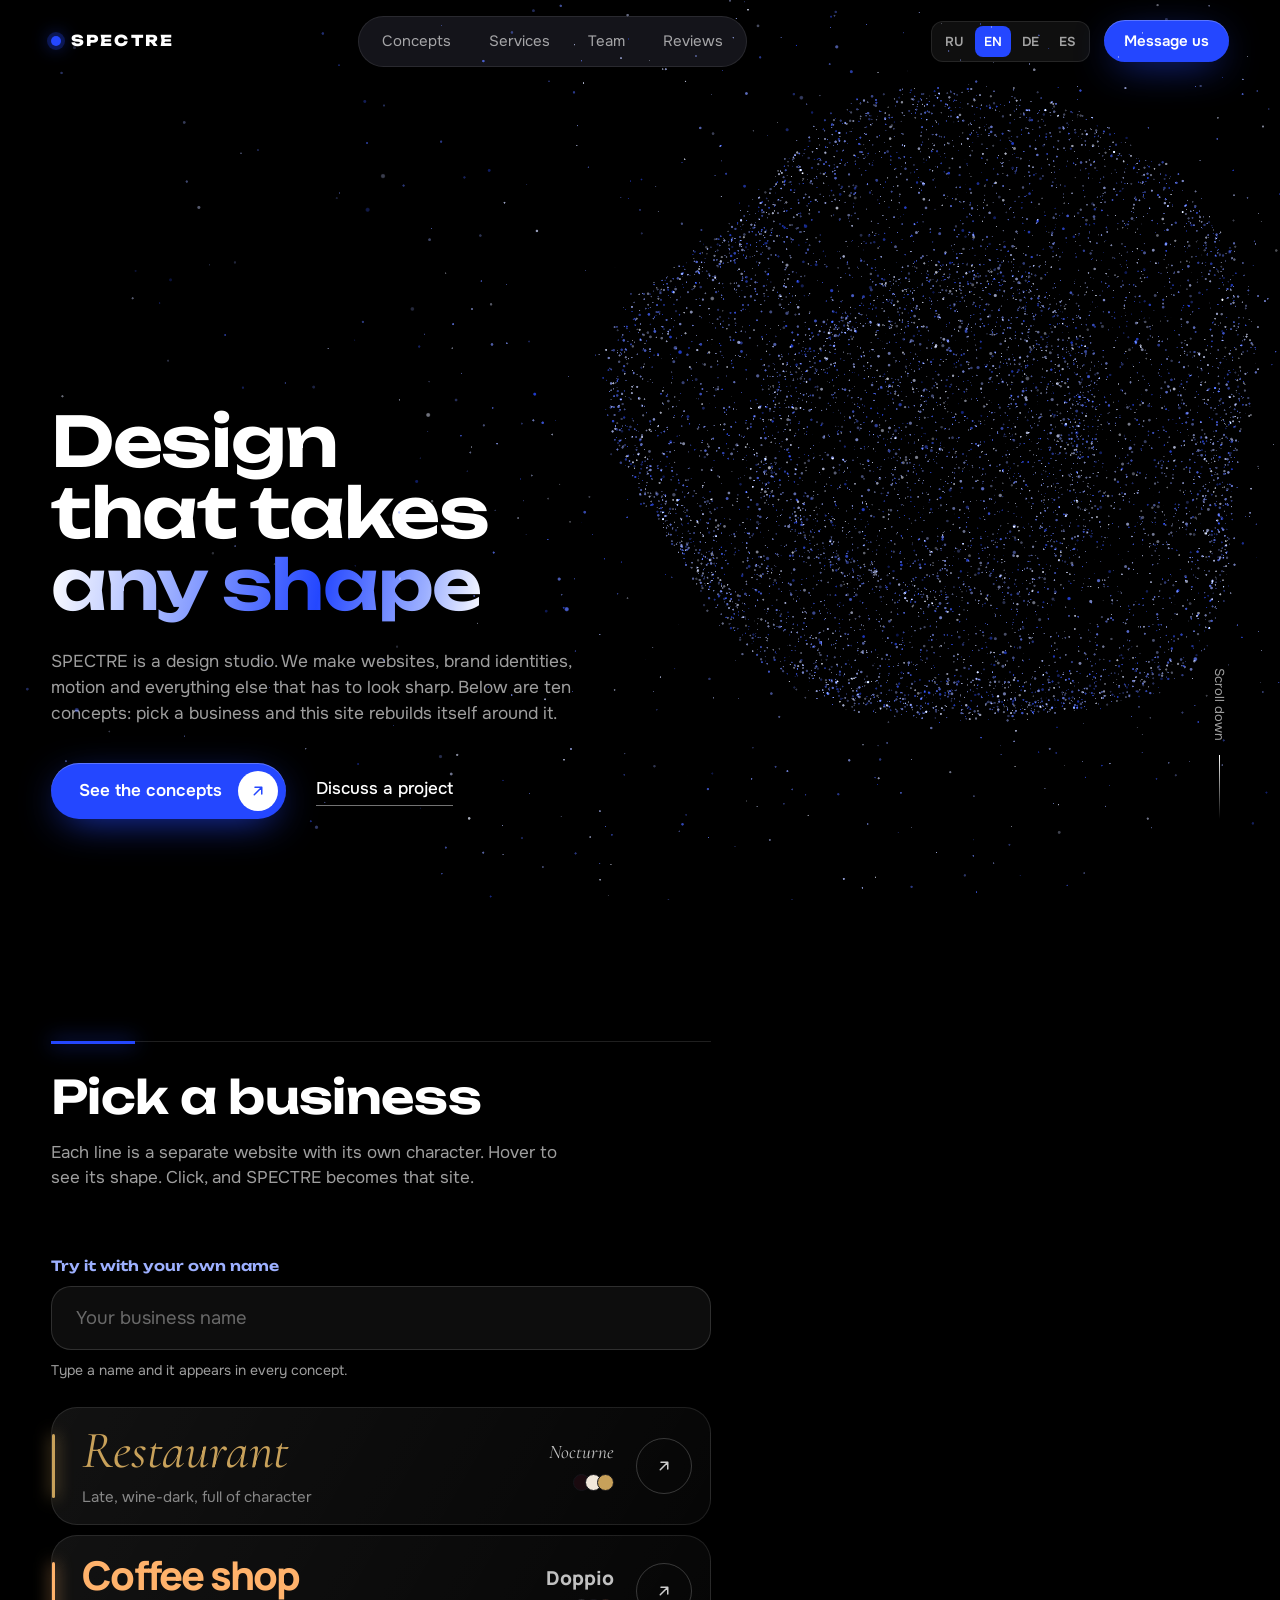
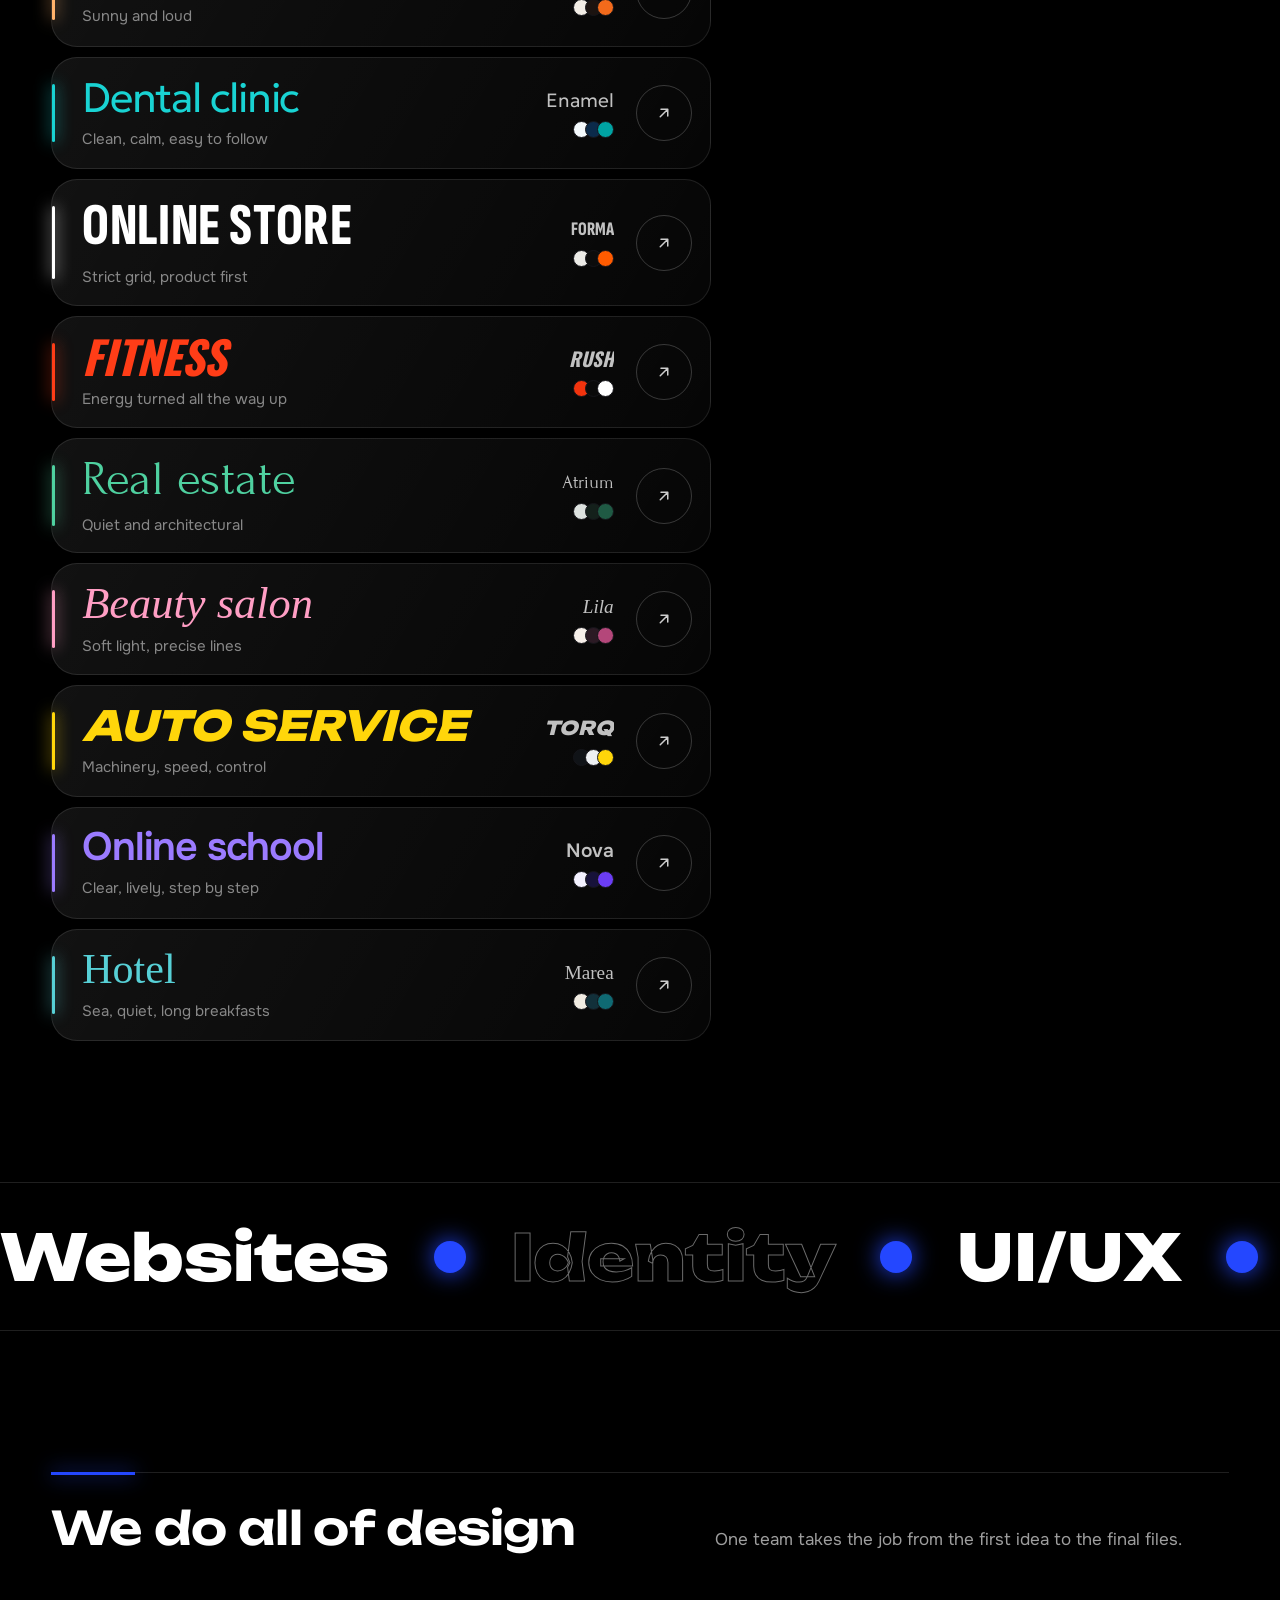
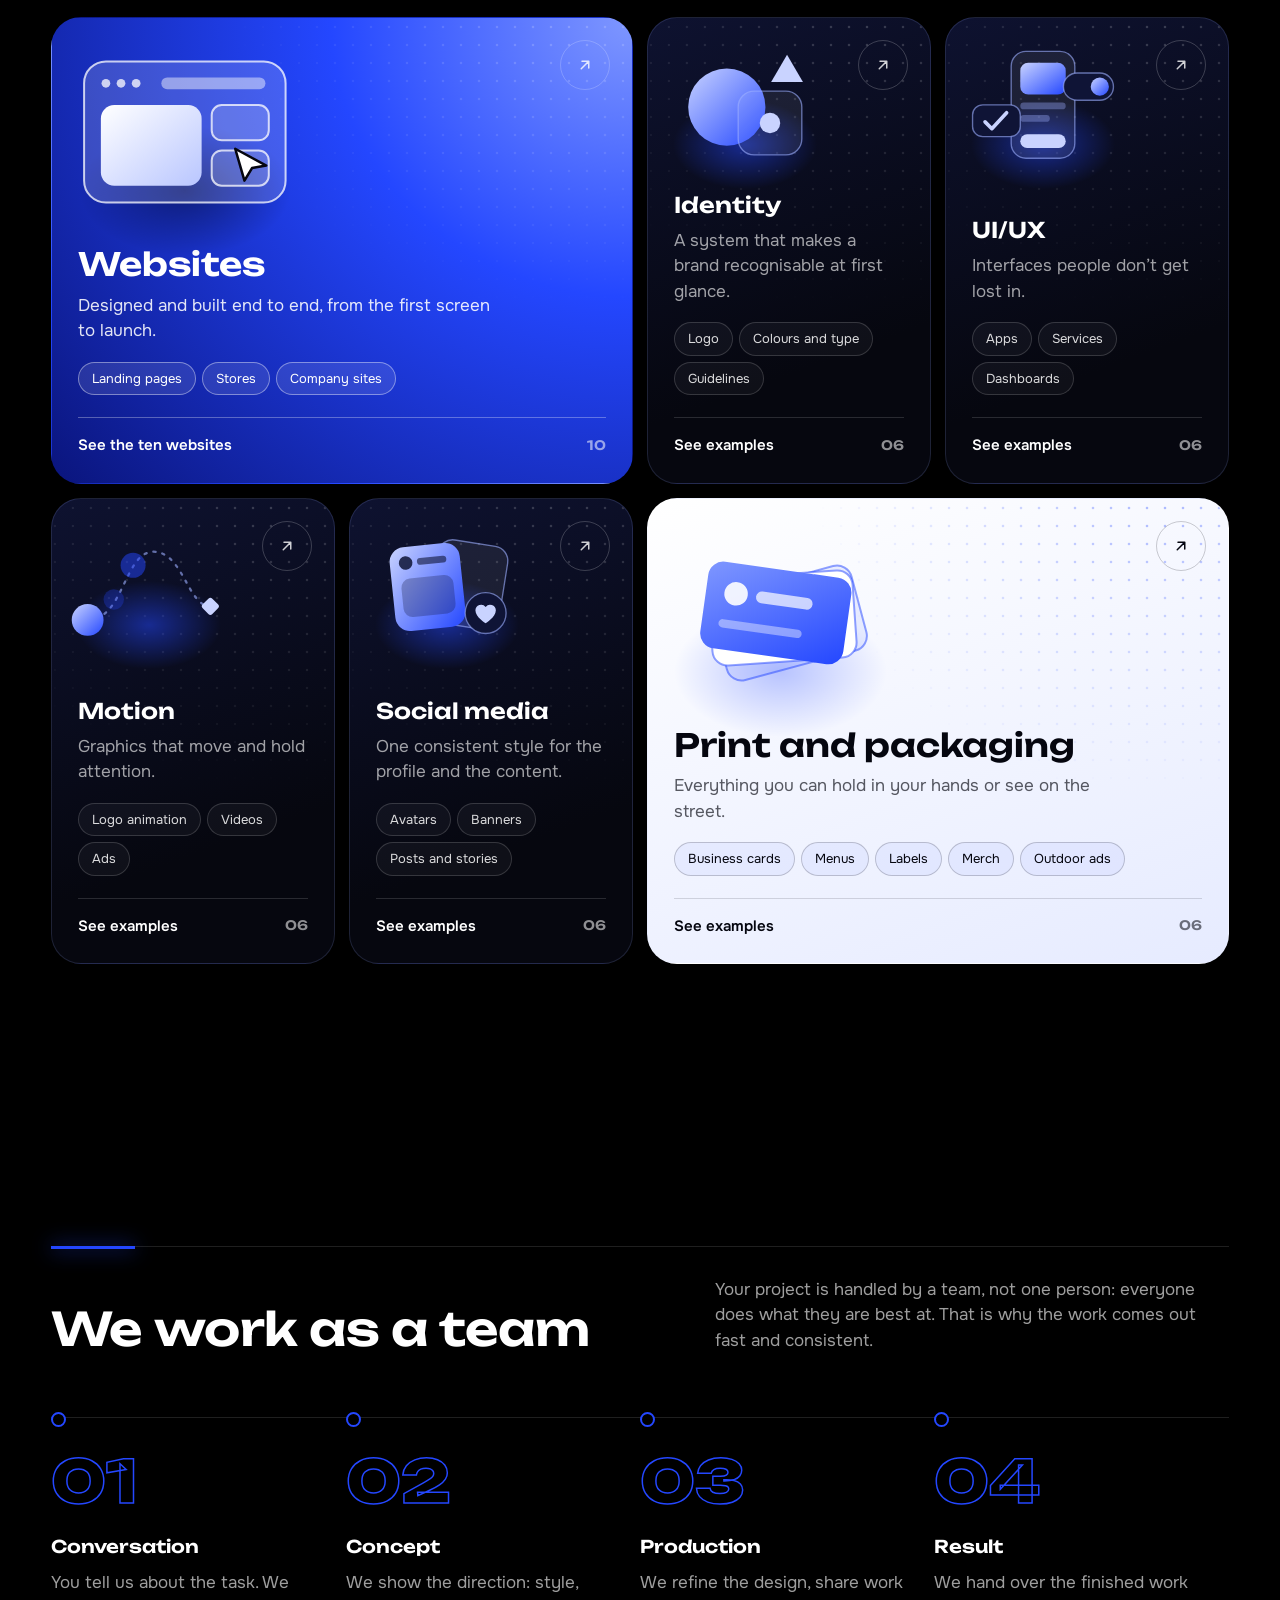
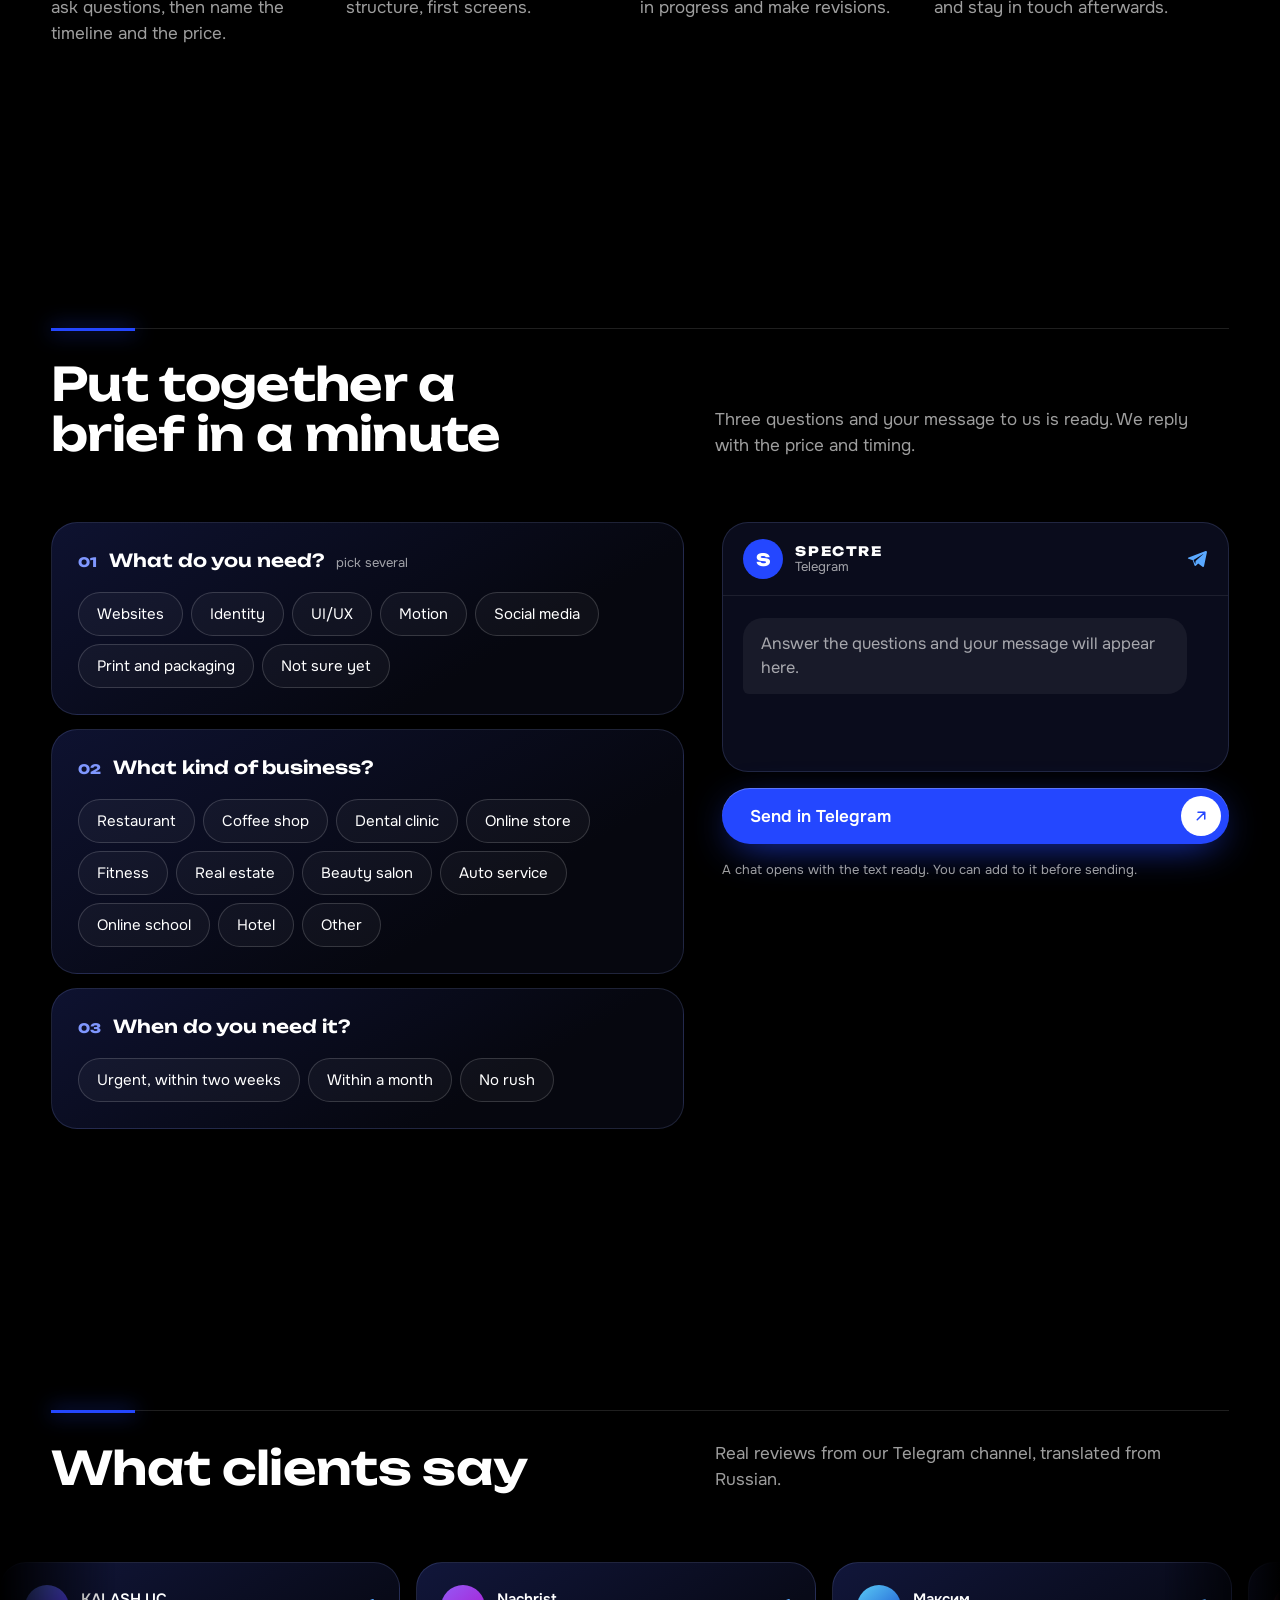
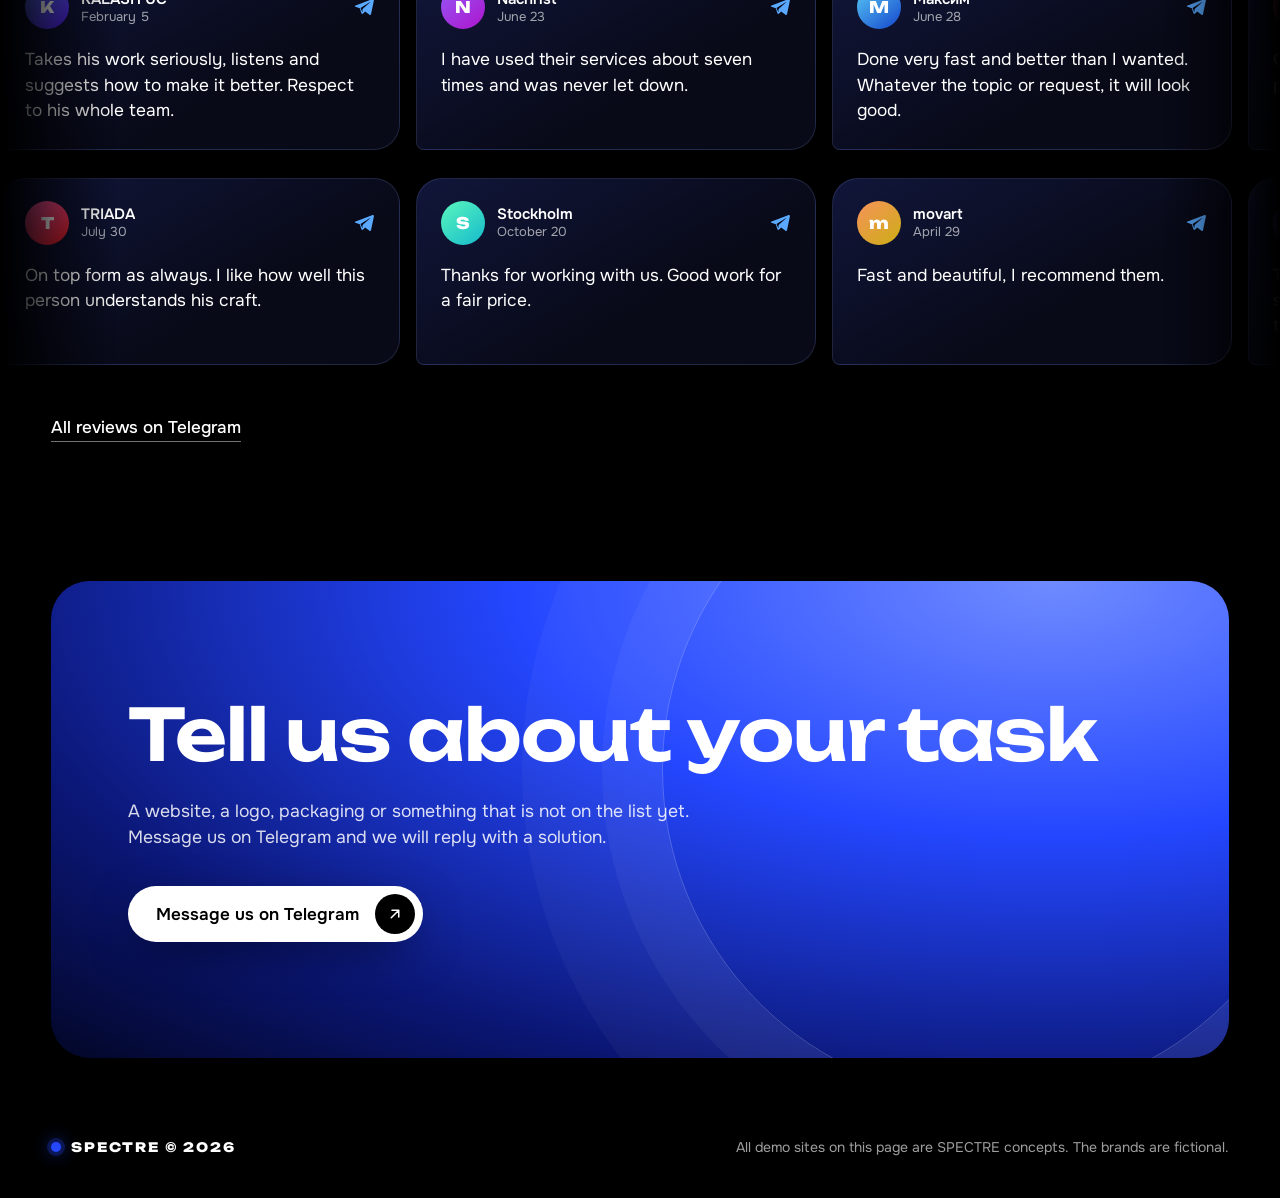
==== commit 9fee0a3b: "Четыре новых концепта, примерка названия и заявка в три вопроса - Новые демо-сайты: салон красоты (L" ====
--- a/index.html
+++ b/index.html
@@ -4,7 +4,7 @@
 <meta charset="utf-8">
 <meta name="viewport" content="width=device-width, initial-scale=1, viewport-fit=cover">
 <title>SPECTRE — студия дизайна</title>
-<meta name="description" content="SPECTRE — студия дизайна. Сайты, айдентика, моушн и всё, что должно выглядеть сильно. Шесть живых концептов сайтов для разных бизнесов.">
+<meta name="description" content="SPECTRE — студия дизайна. Сайты, айдентика, моушн и всё, что должно выглядеть сильно. Десять живых концептов сайтов для разных бизнесов.">
 <meta name="theme-color" content="#000000">
 <meta property="og:title" content="SPECTRE — студия дизайна">
 <meta property="og:description" content="Дизайн, который принимает любую форму.">
--- a/css/style.css
+++ b/css/style.css
@@ -25,7 +25,9 @@
 [hidden] { display: none !important; }
 :focus-visible { outline: 2px solid var(--ice); outline-offset: 3px; border-radius: 6px; }
 
-#gl { position: fixed; inset: 0; width: 100%; height: 100%; z-index: 0; pointer-events: none; }
+/* Холст лежит поверх содержимого. Под ним браузеру приходилось держать всю страницу отдельным слоем
+   и смешивать три полноэкранных слоя в каждом кадре; сверху страница остаётся одним слоем. */
+#gl { position: fixed; inset: 0; width: 100%; height: 100%; z-index: 2; pointer-events: none; }
 #site, #demo { position: relative; z-index: 1; }
 #veil { position: fixed; inset: 0; z-index: 50; will-change: clip-path, opacity; }
 
@@ -328,3 +330,51 @@
   .rv:not(.in) { opacity: 1; transform: none; filter: none; }
   .wd > span { transform: none; }
 }
+
+/* ---------- примерка названия: поле над списком концептов ---------- */
+.nm { display: grid; gap: 10px; max-width: min(56%, 880px); margin-bottom: 26px; }
+.nm-l { font-family: var(--fd); font-weight: 600; font-size: 14px; color: var(--ice); }
+.nm-f { position: relative; display: flex; align-items: center; }
+.nm-f input {
+  width: 100%; height: 64px; padding: 0 62px 0 24px; border-radius: 20px; border: 1px solid rgba(255, 255, 255, .14);
+  background: rgba(255, 255, 255, .05); color: #fff; font: inherit; font-size: 1.15rem; outline: none;
+  user-select: text; -webkit-user-select: text; transition: border-color .25s, background .25s, box-shadow .25s;
+}
+.nm-f input::placeholder { color: rgba(255, 255, 255, .38); }
+.nm-f input:focus { border-color: var(--blue); background: rgba(36, 71, 255, .1); box-shadow: 0 0 0 4px rgba(36, 71, 255, .18); }
+.nm.has .nm-f input { border-color: rgba(157, 176, 255, .5); }
+.nm-f button { position: absolute; right: 12px; width: 40px; height: 40px; border-radius: 50%; display: grid; place-items: center; color: var(--mute); opacity: 0; pointer-events: none; transition: opacity .2s, background .2s, color .2s; }
+.nm.has .nm-f button { opacity: 1; pointer-events: auto; }
+.nm-f button:hover { background: rgba(255, 255, 255, .12); color: #fff; }
+.nm-h { font-size: 14px; color: var(--mute); }
+.c-brand { max-width: 15em; overflow: hidden; text-overflow: ellipsis; white-space: nowrap; padding-block: .12em; }
+
+/* ---------- заявка: три вопроса и готовое сообщение ---------- */
+.bf { display: grid; grid-template-columns: minmax(0, 1.25fr) minmax(0, 1fr); gap: clamp(20px, 3vw, 48px); align-items: start; }
+.bf-q { display: grid; gap: 14px; }
+.bf-step { padding: 24px 26px 26px; border-radius: 26px; border: 1px solid rgba(157, 176, 255, .16); background: linear-gradient(150deg, #0e1230, #06070f 70%); }
+.bf-step h3 { display: flex; align-items: baseline; flex-wrap: wrap; gap: 6px 12px; margin-bottom: 18px; font-family: var(--fd); font-weight: 600; font-size: 1.12rem; }
+.bf-step h3 b { font-size: 13px; font-weight: 800; color: #7f97ff; }
+.bf-step h3 em { font-family: var(--fb); font-style: normal; font-weight: 400; font-size: 13px; color: var(--mute); }
+.bf-chips { display: flex; flex-wrap: wrap; gap: 8px; }
+.bf-chip { min-height: 44px; padding: 0 18px; border-radius: 999px; border: 1px solid rgba(255, 255, 255, .16); background: rgba(255, 255, 255, .04); color: #fff; font-size: 15px; transition: background .2s, border-color .2s, box-shadow .2s, transform .2s var(--ease); }
+.bf-chip:hover { border-color: rgba(157, 176, 255, .7); }
+.bf-chip:active { transform: scale(.95); }
+.bf-chip[aria-pressed="true"] { background: var(--blue); border-color: var(--blue); box-shadow: 0 8px 26px -10px var(--blue); }
+.bf-out { position: sticky; top: 96px; display: grid; gap: 16px; }
+.bf-chat { min-height: 250px; border-radius: 26px; border: 1px solid rgba(157, 176, 255, .16); background: #0a0c1c; overflow: hidden; }
+.bf-top { display: flex; align-items: center; gap: 12px; padding: 16px 20px; border-bottom: 1px solid rgba(255, 255, 255, .08); }
+.bf-top div { display: flex; flex-direction: column; line-height: 1.25; }
+.bf-top b { font-family: var(--fd); font-weight: 800; font-size: 13px; letter-spacing: .12em; }
+.bf-top div span { font-size: 13px; color: var(--mute); }
+.bf-top .r-tg { margin-left: auto; }
+.bf-av { width: 40px; height: 40px; flex-shrink: 0; border-radius: 50%; display: grid; place-items: center; background: var(--blue); font-family: var(--fd); font-weight: 800; }
+.bf-msg { width: fit-content; max-width: 88%; margin: 22px 20px 22px auto; padding: 14px 18px; border-radius: 20px 20px 6px 20px; background: var(--blue); font-size: 1.02rem; line-height: 1.45; overflow-wrap: anywhere; }
+.bf-msg.is-empty { margin: 22px auto 22px 20px; border-radius: 20px 20px 20px 6px; background: rgba(255, 255, 255, .06); color: var(--mute); }
+.bf-send { width: 100%; }
+.bf-note { font-size: 13px; color: var(--mute); }
+@media (max-width: 860px) {
+  .nm { max-width: none; }
+  .bf { grid-template-columns: 1fr; }
+  .bf-out { position: static; }
+}
--- a/css/demos.css
+++ b/css/demos.css
@@ -165,7 +165,10 @@
 
 /* ---------- подвал ---------- */
 .d-foot { display: grid; grid-template-columns: 1fr auto; align-items: end; gap: 22px 40px; padding: clamp(40px, 6vw, 80px) var(--pad) clamp(28px, 4vw, 48px); }
-.d-foot-logo { grid-column: 1 / -1; font-size: calc(clamp(2.6rem, 9vw, 9rem) * var(--k, 1) * .8); }
+/* --nl — длина своего названия из «примерки» (ставит js/demo.js): длинное название в подвале уменьшается, чтобы помещаться в строку */
+.d-foot-logo { grid-column: 1 / -1; font-size: calc(clamp(2.6rem, 9vw, 9rem) * var(--k, 1) * .8 * min(1, 9 / var(--nl, 8))); max-width: 100%; }
+.d-logo { min-width: 0; }
+.d-logo .wm { max-width: min(34vw, 13em); overflow: hidden; text-overflow: ellipsis; padding-block: .14em; margin-block: -.14em; }
 .d-foot nav { display: flex; flex-wrap: wrap; gap: 8px 24px; font-weight: 500; }
 .d-foot nav a:hover { color: var(--acc2, var(--acc)); }
 .d-foot p { font-size: 14px; color: var(--soft); }
@@ -266,6 +269,53 @@
 .d-realty .d-ticker { background: var(--acc); color: #e9efe9; border: 0; }
 .d-realty .d-ticker span::after { background: #e9efe9; }
 .d-realty .d-book { --acc: #4fd1a0; --on-acc: #14201b; }
+
+/* ---------- Lila: салон красоты ---------- */
+.d-beauty { --r: 22px; --hr: 999px 999px 26px 26px; --dfb: 'Jost', var(--fb); --f3: var(--f); --on-acc: #fff; --card: #fff; --ia: 3 / 4; }
+.d-beauty .d-hero h1, .d-beauty h2:not(.d-end h2), .d-beauty .d-quote { line-height: 1.04; }
+.d-beauty .d-ticker { background: var(--acc); color: #fff; border: 0; }
+.d-beauty .d-ticker span::after { background: #fff; }
+.d-beauty .d-about-media { border-radius: 999px 999px 26px 26px; }
+.d-beauty .d-quote { color: var(--acc); }
+.d-beauty .lkc-info .d-price, .d-beauty .d-price { font-family: var(--f); font-style: italic; font-weight: 500; color: var(--acc); }
+.d-beauty .d-book { --acc: #ff9ec4; --on-acc: #2b1a24; }
+
+/* ---------- TORQ: автосервис ---------- */
+.d-auto { --r: 4px; --rb: 4px; --hr: 4px; --f3: var(--f); --on-acc: #101317; --card: #171b21; --btn-h: #fff; --btn-hc: #101317; }
+.d-auto .d-hero h1, .d-auto h2:not(.d-end h2), .d-auto .d-quote { line-height: .98; }
+.d-auto .d-hero-media::after { background: linear-gradient(180deg, rgba(8, 10, 12, .72) 0%, rgba(8, 10, 12, .2) 30%, rgba(8, 10, 12, .45) 60%, #101317 100%); }
+.d-auto .d-ticker { background: var(--acc); color: #101317; border: 0; }
+.d-auto .d-ticker span::after { background: #101317; }
+.d-auto .pan-it { --acc: #ffd60a; --on-acc: #101317; background: #171b21; }
+.d-auto .pan-it img { filter: saturate(.2) brightness(.74); }
+.d-auto .pan-it.on img { filter: none; }
+.d-auto .pan-in h3 { font-size: clamp(1.3rem, 2.1vw, 2.2rem); }
+.d-auto .d-tag { left: 0; top: 0; padding: 8px 14px; border-radius: 0; background: var(--acc); color: #101317; font-family: var(--f); font-style: italic; font-size: 1.15rem; line-height: 1; }
+.d-auto .d-quote { color: var(--acc); }
+.d-auto .d-book { --bg: #ffd60a; --acc: #101317; --on-acc: #ffd60a; --btn-h: #fff; --btn-hc: #101317; }
+.d-auto .d-foot-logo { font-style: italic; }
+
+/* ---------- Nova: онлайн-школа ---------- */
+.d-school { --r: 24px; --hr: 36px; --dfb: 'Rubik', var(--fb); --on-acc: #fff; --card: #fff; --ia: 4 / 3; }
+.d-school .d-hero h1, .d-school h2:not(.d-end h2), .d-school .d-quote { line-height: 1; }
+.d-school .d-item { box-shadow: 0 1px 0 rgba(23, 18, 58, .05), 0 24px 50px -30px rgba(23, 18, 58, .4); }
+.d-school .d-item:hover { box-shadow: 0 1px 0 rgba(23, 18, 58, .05), 0 34px 60px -28px rgba(107, 61, 245, .6); }
+.d-school .d-item-media { margin: 10px 10px 0; border-radius: 16px; }
+.d-school .d-tag { background: #c8f25a; color: #17123a; }
+.d-school .d-price { color: var(--acc); }
+.d-school .d-ticker { background: #17123a; color: #fff; border: 0; }
+.d-school .d-ticker span::after { background: #c8f25a; }
+.d-school .d-quote { max-width: 22ch; }
+.d-school .d-book { --acc: #c8f25a; --on-acc: #17123a; }
+
+/* ---------- Marea: отель ---------- */
+.d-hotel { --r: 6px; --rb: 6px; --hr: 6px; --dfb: 'Jost', var(--fb); --f3: var(--f); --on-acc: #f1ece2; --card: #e8e1d3; }
+.d-hotel .d-hero-media::after { background: linear-gradient(90deg, rgba(6, 20, 26, .62) 0%, rgba(6, 20, 26, .3) 38%, transparent 62%), linear-gradient(180deg, rgba(6, 20, 26, .58) 0%, rgba(6, 20, 26, .06) 30%, rgba(6, 20, 26, .22) 55%, rgba(6, 20, 26, .84) 100%); }
+.d-hotel .d-hero, .d-hotel .d-nav { --acc: #e3c08c; --on-acc: #12303a; --btn-h: #fff; --btn-hc: #12303a; }
+.d-hotel .d-ticker { background: var(--acc); color: #f1ece2; border: 0; }
+.d-hotel .d-ticker span::after { background: #d9b98a; }
+.d-hotel .d-quote { color: var(--acc); }
+.d-hotel .d-book { --acc: #d9b98a; --on-acc: #12303a; }
 
 /* ---------- карусель с глубиной: образы магазина, тарелки ресторана ---------- */
 .lkc { display: grid; grid-template-columns: minmax(0, 1.5fr) minmax(0, 1fr); gap: clamp(24px, 4vw, 70px); align-items: center; }
--- a/css/works.css
+++ b/css/works.css
@@ -4,6 +4,10 @@
 [data-b="dental"] { --bg: #f4f9fc; --ink: #0b2a4a; --acc: #00a3a3; --oa: #ffffff; --mc: #00a3a3; --m2: #0b2a4a; --f: 'Geologica', var(--fb); --k: 1.04; --fw: 300; --ls: -.03em; }
 [data-b="shop"] { --bg: #ecebe7; --ink: #0c0c0c; --acc: #ff5b00; --oa: #ffffff; --mc: #0c0c0c; --m2: #ff5b00; --f: 'Sofia Sans Extra Condensed', 'Unbounded', sans-serif; --k: 1.5; --fw: 800; --ls: .01em; --tt: uppercase; }
 [data-b="fitness"] { --bg: #f2330d; --ink: #0a0a0a; --acc: #ffffff; --oa: #0a0a0a; --mc: #0a0a0a; --m2: #ffffff; --f: 'Oswald', 'Unbounded', sans-serif; --k: 1.14; --fw: 700; --fi: italic; --tt: uppercase; }
+[data-b="beauty"] { --bg: #f6efe9; --ink: #2b1a24; --acc: #b4477a; --oa: #ffffff; --mc: #b4477a; --m2: #2b1a24; --f: 'Playfair Display', Georgia, serif; --k: 1.12; --fw: 500; --fi: italic; }
+[data-b="auto"] { --bg: #101317; --ink: #eef1f4; --acc: #ffd60a; --oa: #101317; --mc: #ffd60a; --m2: #eef1f4; --f: 'Exo 2', 'Unbounded', sans-serif; --k: 1.04; --fw: 800; --fi: italic; --tt: uppercase; }
+[data-b="school"] { --bg: #f3f1ff; --ink: #17123a; --acc: #6b3df5; --oa: #ffffff; --mc: #6b3df5; --m2: #17123a; --f: 'Rubik', var(--fb); --k: 1; --fw: 600; --ls: -.03em; }
+[data-b="hotel"] { --bg: #f1ece2; --ink: #12303a; --acc: #0f6a73; --oa: #f1ece2; --mc: #0f6a73; --m2: #d39a52; --f: 'Prata', Georgia, serif; --k: 1.06; --fw: 400; }
 [data-b="realty"] { --bg: #dde2df; --ink: #14201b; --acc: #1f5a44; --oa: #eef3ef; --mc: #1f5a44; --m2: #14201b; --f: 'Forum', Georgia, serif; --k: 1.24; --fw: 400; --ls: .01em; }
 
 .mk { display: block; width: 1em; height: 1em; color: var(--mc, currentColor); flex-shrink: 0; }
--- a/css/fx.css
+++ b/css/fx.css
@@ -338,3 +338,102 @@
 /* шторка «до/после» качается сама только первые два раза, дальше ждёт курсор */
 .d-ba { animation-iteration-count: 2; }
 .lite .d .fl-bean { filter: none; }
+
+/* ====================================================================================================
+   Слои и перерисовка (замеры 2026-11-17: Edge, Intel UHD, экран 2560×1440 @165 Гц)
+   ==================================================================================================== */
+/* Фото первого экрана больше не отдельный слой: из-за него браузер выносил в слои и затемнение, и текст поверх —
+   в ресторане и фитнесе набиралось шесть полноэкранных слоёв. Параллакс остался у фото ниже по странице. */
+.d-hero-media [data-px] { transform: none; will-change: auto; }
+/* Полоска под рейлом двигается каждый кадр: без своего слоя она заставляла перерисовывать слой всей страницы. */
+.rail-bar i { will-change: transform; }
+/* Пульсирующие точки: кольцо растёт за счёт transform/opacity. Раньше анимировалась тень (box-shadow), а это перерисовка в каждом кадре. */
+.d-eyebrow i, .fl-tag i, .zm-hot i, .d-timer i { position: relative; flex: none; animation: none; }
+.d-eyebrow i::after, .fl-tag i::after, .zm-hot i::after, .d-timer i::after { content: ''; position: absolute; inset: 0; border-radius: 50%; background: var(--acc); animation: pulse 2s infinite; }
+.d-timer i::after { animation-duration: 1.2s; }
+@keyframes pulse { from { transform: scale(1); opacity: .8; } to { transform: scale(3.7); opacity: 0; } }
+.lite .d-eyebrow i::after, .lite .fl-tag i::after, .lite .zm-hot i::after, .lite .d-timer i::after { animation: none; opacity: 0; }
+/* Кофейня: тени и размытие парящих предметов запечены в картинки. Фильтры (drop-shadow, blur, mask) браузер пересчитывал
+   в каждом кадре, пока предметы покачиваются. У картинок появились прозрачные поля, поэтому ширины умножены на их долю. */
+.fl-cup, .d .fl-croissant, .d .fl-glass, .d .fl-bean.fl-blur1, .d .fl-bean.fl-blur2 { filter: none; }
+.d .fl-cup img { width: 150%; max-width: none; margin: -25% 0 -25% -25%; }
+.d .fl-croissant { -webkit-mask-image: none; mask-image: none; }
+.d .fl-glass { width: calc(clamp(90px, 11vw, 190px) * 1.52); }
+.d .fl-bean.fl-blur1 { opacity: 1; width: calc(clamp(46px, 5.4vw, 96px) * 1.16); }
+.d .fl-bean.fl-blur2 { opacity: 1; width: calc(clamp(46px, 5.4vw, 96px) * 1.38); }
+/* Иллюстрации услуг: вместо фильтра drop-shadow, который пересчитывался при каждом покачивании шести иллюстраций, —
+   мягкое пятно света под рисунком (обычный градиент, рисуется один раз). */
+.s-art { position: relative; isolation: isolate; filter: none; --glow: rgba(36, 71, 255, .5); }
+.s-art::before { content: ''; position: absolute; left: 2%; right: 2%; top: 46%; bottom: -24%; z-index: -1; border-radius: 50%; background: radial-gradient(closest-side, var(--glow), transparent); pointer-events: none; }
+.s-blue .s-art { filter: none; --glow: rgba(3, 7, 41, .5); }
+.s-white .s-art { filter: none; --glow: rgba(36, 71, 255, .3); }
+/* Отзывы: края лент гаснут за счёт градиента поверх, а не маски. С маской каждая лента сначала рисовалась
+   в отдельную текстуру и только потом на экран — и так в каждом кадре, пока ленты едут. */
+.r-line { position: relative; -webkit-mask-image: none; mask-image: none; }
+.r-line::before, .r-line::after { content: ''; position: absolute; top: 0; bottom: 0; width: 9%; z-index: 1; pointer-events: none; }
+.r-line::before { left: 0; background: linear-gradient(90deg, #000, transparent); }
+.r-line::after { right: 0; background: linear-gradient(270deg, #000, transparent); }
+
+/* ====================================================================================================
+   Прокрутка: анимации ведёт сам браузер (замеры 2026-11-17, Chrome, прокрутка колесом)
+   ==================================================================================================== */
+/* Появление фото. Раньше анимировался clip-path — это перерисовка картинки в каждом кадре. Теперь рамка съезжает сверху,
+   а фото внутри едет навстречу: на вид то же раскрытие сверху вниз, но двигает его видеокарта без перерисовки. */
+.rvi { clip-path: none; translate: 0 -100%; transition: translate 1.25s var(--ease); transition-delay: calc(var(--i, 0) * 110ms); }
+.rvi img { translate: 0 100%; transition: translate 1.25s var(--ease), scale 1.7s var(--ease); transition-delay: calc(var(--i, 0) * 110ms); }
+.rvi.in, .rvi.in img { clip-path: none; translate: 0 0; }
+.d-mosaic figure.rvi img { transition: translate 1.25s var(--ease), scale 1.6s var(--ease), transform 1.2s var(--ease); transition-delay: calc(var(--i, 0) * 110ms), calc(var(--i, 0) * 110ms), 0s; }
+@media (prefers-reduced-motion: reduce) { .rvi, .rvi img { translate: none; } }
+/* Фитнес: чёрно-белый фильтр на фото с параллаксом применялся заново в каждом кадре прокрутки (фото в отдельном слое).
+   Без параллакса фильтр считается один раз. */
+.d-fitness [data-px] { transform: none; will-change: auto; animation: none; }
+
+/* «Влёт» в дом: невидимые слои не рисуются вовсе (класс ставит js/main.js по ходу прокрутки). С will-change прозрачный
+   слой всё равно смешивался на весь экран в каждом кадре. */
+.zm.s1off .zm-s1, .zm.s2off .zm-s2, .zm.past .zm-copy1, .zm.c2off .zm-copy2, .zm.early .zm-hot, .zm.early .zm-card { visibility: hidden; }
+
+/* Chrome и Edge умеют привязывать анимацию к прокрутке без скрипта (animation-timeline). Там «влёт», параллакс фото и
+   проявление цитаты по словам идут синхронно с прокруткой на стороне видеокарты. В остальных браузерах работает прежний
+   расчёт через переменную --p (js/main.js). */
+@supports (animation-timeline: view()) {
+  .zm { view-timeline: --zm block; }
+  .zm-s1, .zm-s2, .zm-copy1, .zm-copy2, .zm-hot, .zm-price, .zm-list, .zm-bar i { animation-timeline: --zm; animation-fill-mode: both; animation-timing-function: linear; animation-duration: auto; }
+  .zm-s1 { animation-name: zm-zoom1, zm-out; animation-timeline: --zm, --zm; animation-range: contain 0% contain 42%, contain 30% contain 42%; animation-timing-function: cubic-bezier(.333, 0, .667, .333), linear; }
+  .zm-s2 { animation-name: zm-zoom2, zm-in; animation-timeline: --zm, --zm; animation-range: contain 25% contain 55%, contain 27% contain 40%; }
+  .zm-copy1 { animation-name: zm-copy1; animation-range: contain 0% contain 13%; }
+  .zm-copy2 { animation-name: zm-up44; animation-range: contain 50% contain 60%; }
+  .zm-hot { animation-name: zm-hot; animation-range: contain calc(58% + var(--i, 0) * 5%) contain calc(63% + var(--i, 0) * 5%); }
+  .zm-price { animation-name: zm-up50; animation-range: contain 72% contain 82%; }
+  .zm-list { animation-name: zm-up50; animation-range: contain 80% contain 90%; }
+  .zm-bar i { animation-name: zm-bar; animation-range: contain 0% contain 100%; }
+  @keyframes zm-zoom1 { from { transform: scale(1); } to { transform: scale(4.2); } }
+  @keyframes zm-zoom2 { from { transform: scale(1.5); } to { transform: scale(1); } }
+  @keyframes zm-out { from { opacity: 1; } to { opacity: 0; } }
+  @keyframes zm-in { from { opacity: 0; } to { opacity: 1; } }
+  @keyframes zm-copy1 { from { opacity: 1; transform: none; } to { opacity: 0; transform: translateY(-90px) scale(1.06); } }
+  @keyframes zm-up44 { from { opacity: 0; transform: translateY(44px); } to { opacity: 1; transform: none; } }
+  @keyframes zm-hot { from { opacity: 0; transform: translateY(16px) scale(.8); } to { opacity: 1; transform: none; } }
+  @keyframes zm-up50 { from { opacity: 0; transform: translateY(50px); } to { opacity: 1; transform: none; } }
+  @keyframes zm-bar { from { transform: scaleX(0); } to { transform: scaleX(1); } }
+
+  [data-px] { animation: px-shift linear both; animation-timeline: view(); animation-range: cover; }
+  .d-hero-media [data-px], .d-fitness [data-px] { animation: none; }
+  @keyframes px-shift { from { transform: translate3d(0, calc((50vh + 50%) * -.05), 0) scale(1.16); } to { transform: translate3d(0, calc((50vh + 50%) * .05), 0) scale(1.16); } }
+
+  .d-quote[data-sp] { view-timeline: --quote block; }
+  .d-quote[data-sp] .wd > span { opacity: 1; animation: q-word linear both; animation-timeline: --quote; animation-range: cover calc(20% + 30% * var(--i, 0) / (var(--n, 8) + 1)) cover calc(20% + 30% * (var(--i, 0) + 1) / (var(--n, 8) + 1)); }
+  @keyframes q-word { from { opacity: .14; } to { opacity: 1; } }
+}
+@media (prefers-reduced-motion: reduce) { [data-px] { animation: none; } }
+.lite [data-px] { animation: none; }
+
+/* Точечный узор карточек услуг — готовая картинка (img/ui/dots-*.webp). CSS-узор из градиента с маской при первом показе
+   рисовался по 35–45 мс на карточку и давал провалы при прокрутке главной (трассировка Chrome 2026-11-17). */
+.s-card::after { background: url(../img/ui/dots-w.webp) top right / 420px 310px no-repeat; -webkit-mask-image: none; mask-image: none; }
+.s-white::after { background-image: url(../img/ui/dots-b.webp); }
+
+/* Иллюстрации услуг покачиваются только под курсором. Постоянное покачивание держало каждую иллюстрацию в отдельном слое,
+   а вслед за ней в слои уходило и содержимое карточки: при первом показе блока браузер рисовал их заново, и прокрутка
+   главной проваливалась на 35–45 мс (трассировка Chrome 2026-11-17: без иллюстраций провалов нет). */
+.s-art { animation: none; }
+.s-card:hover .s-art { animation: floaty 3.6s ease-in-out infinite; }
